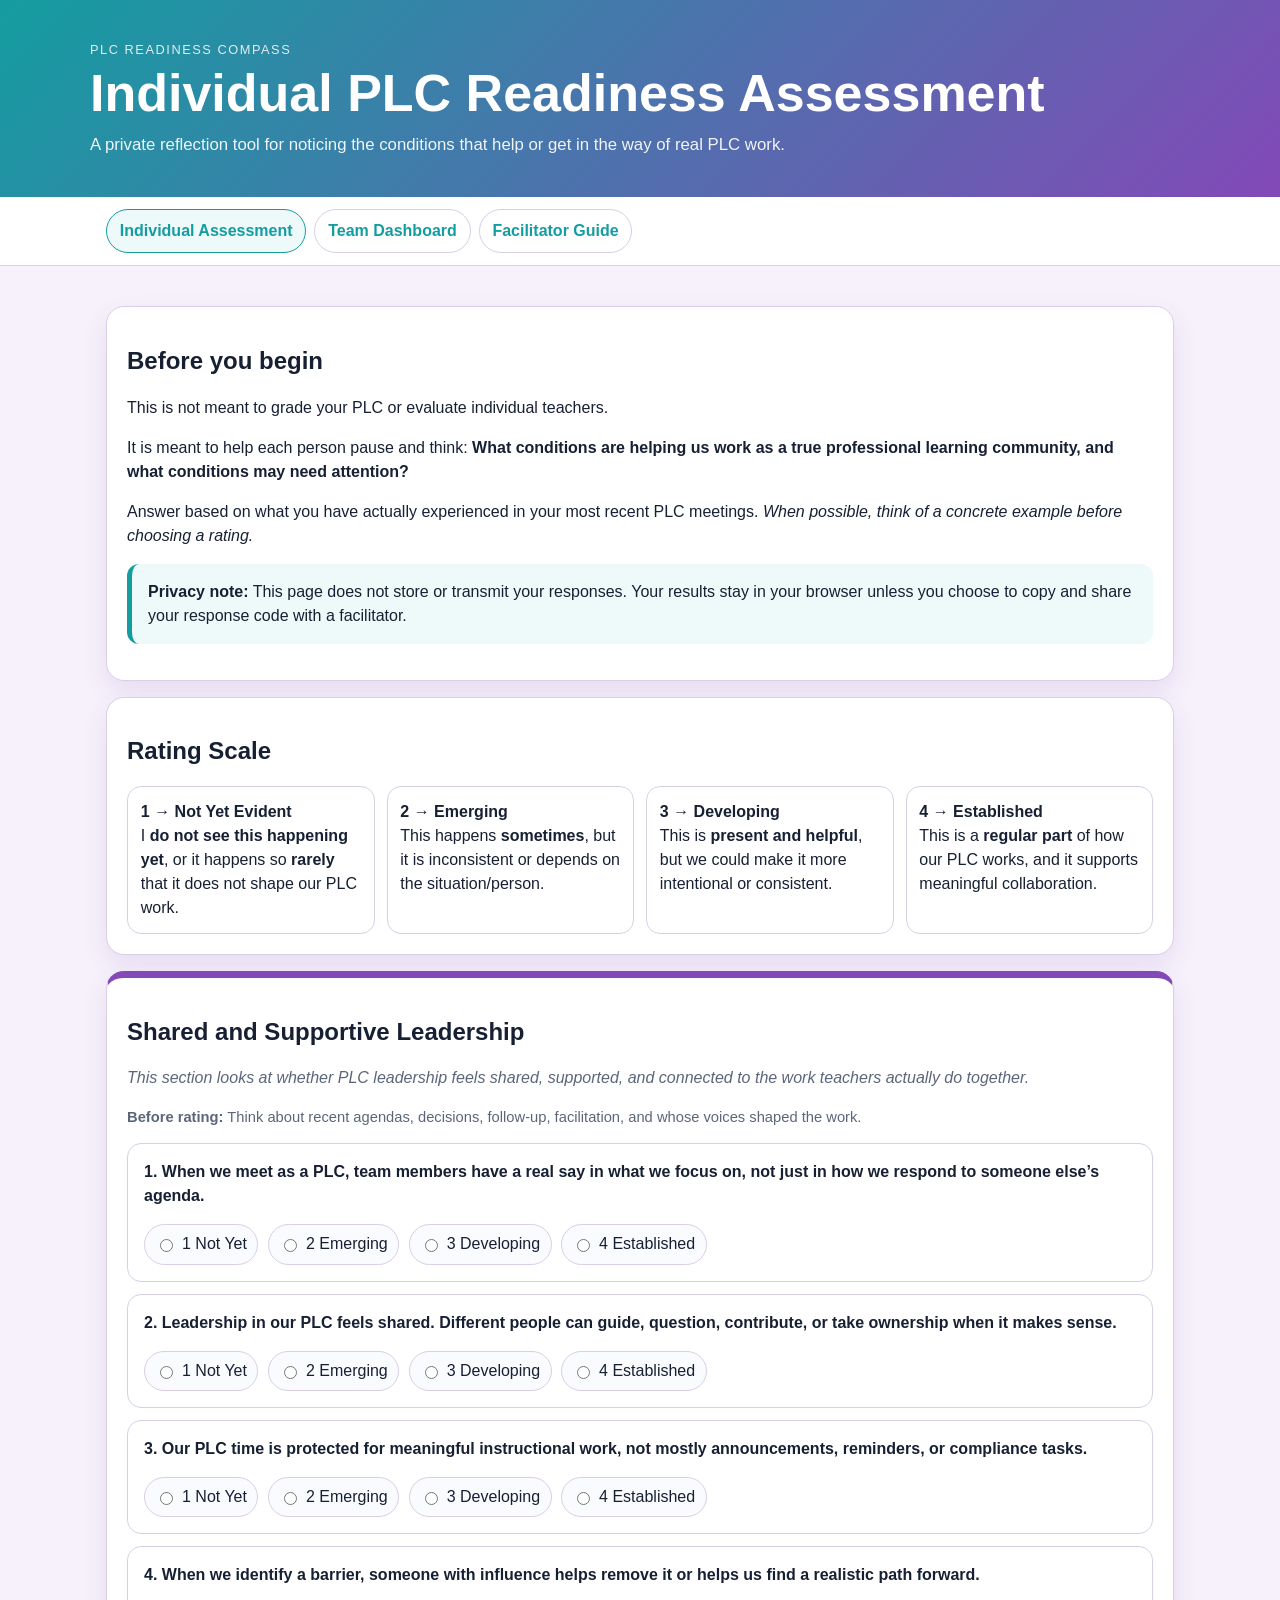
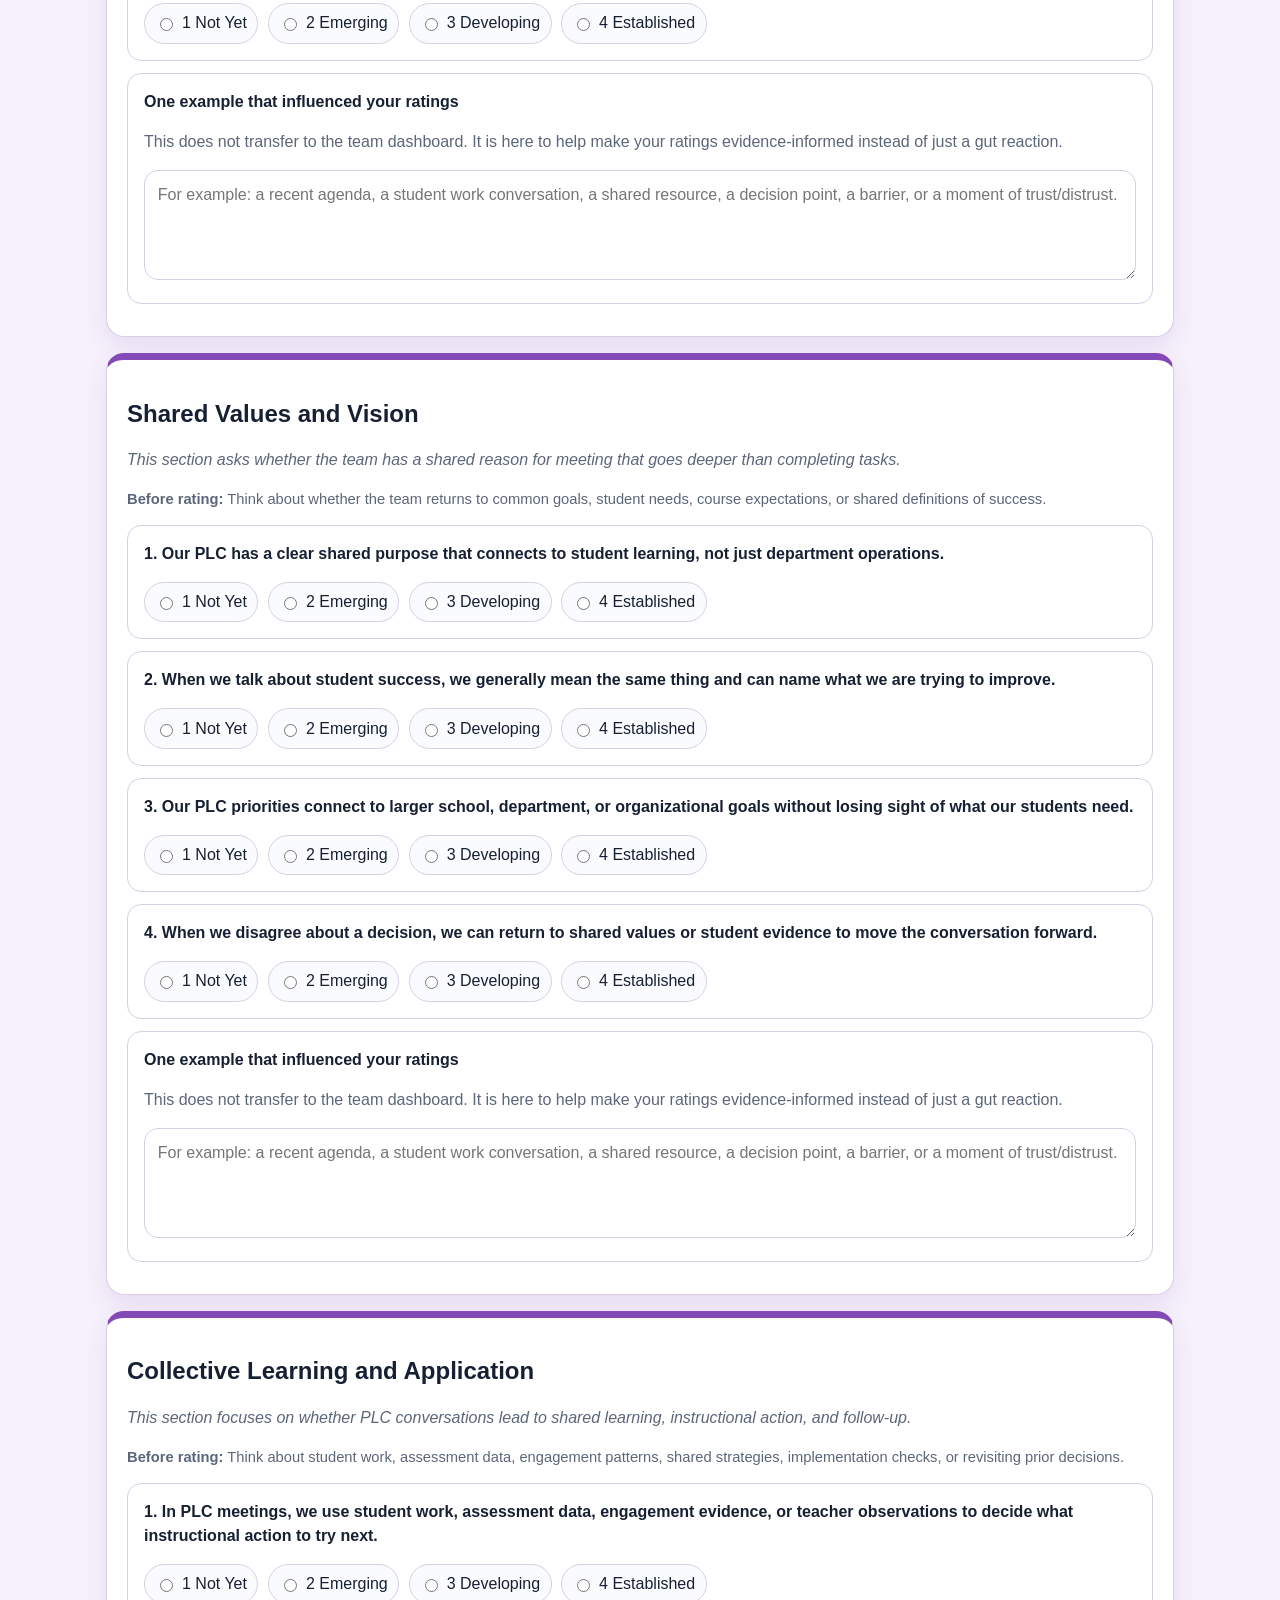
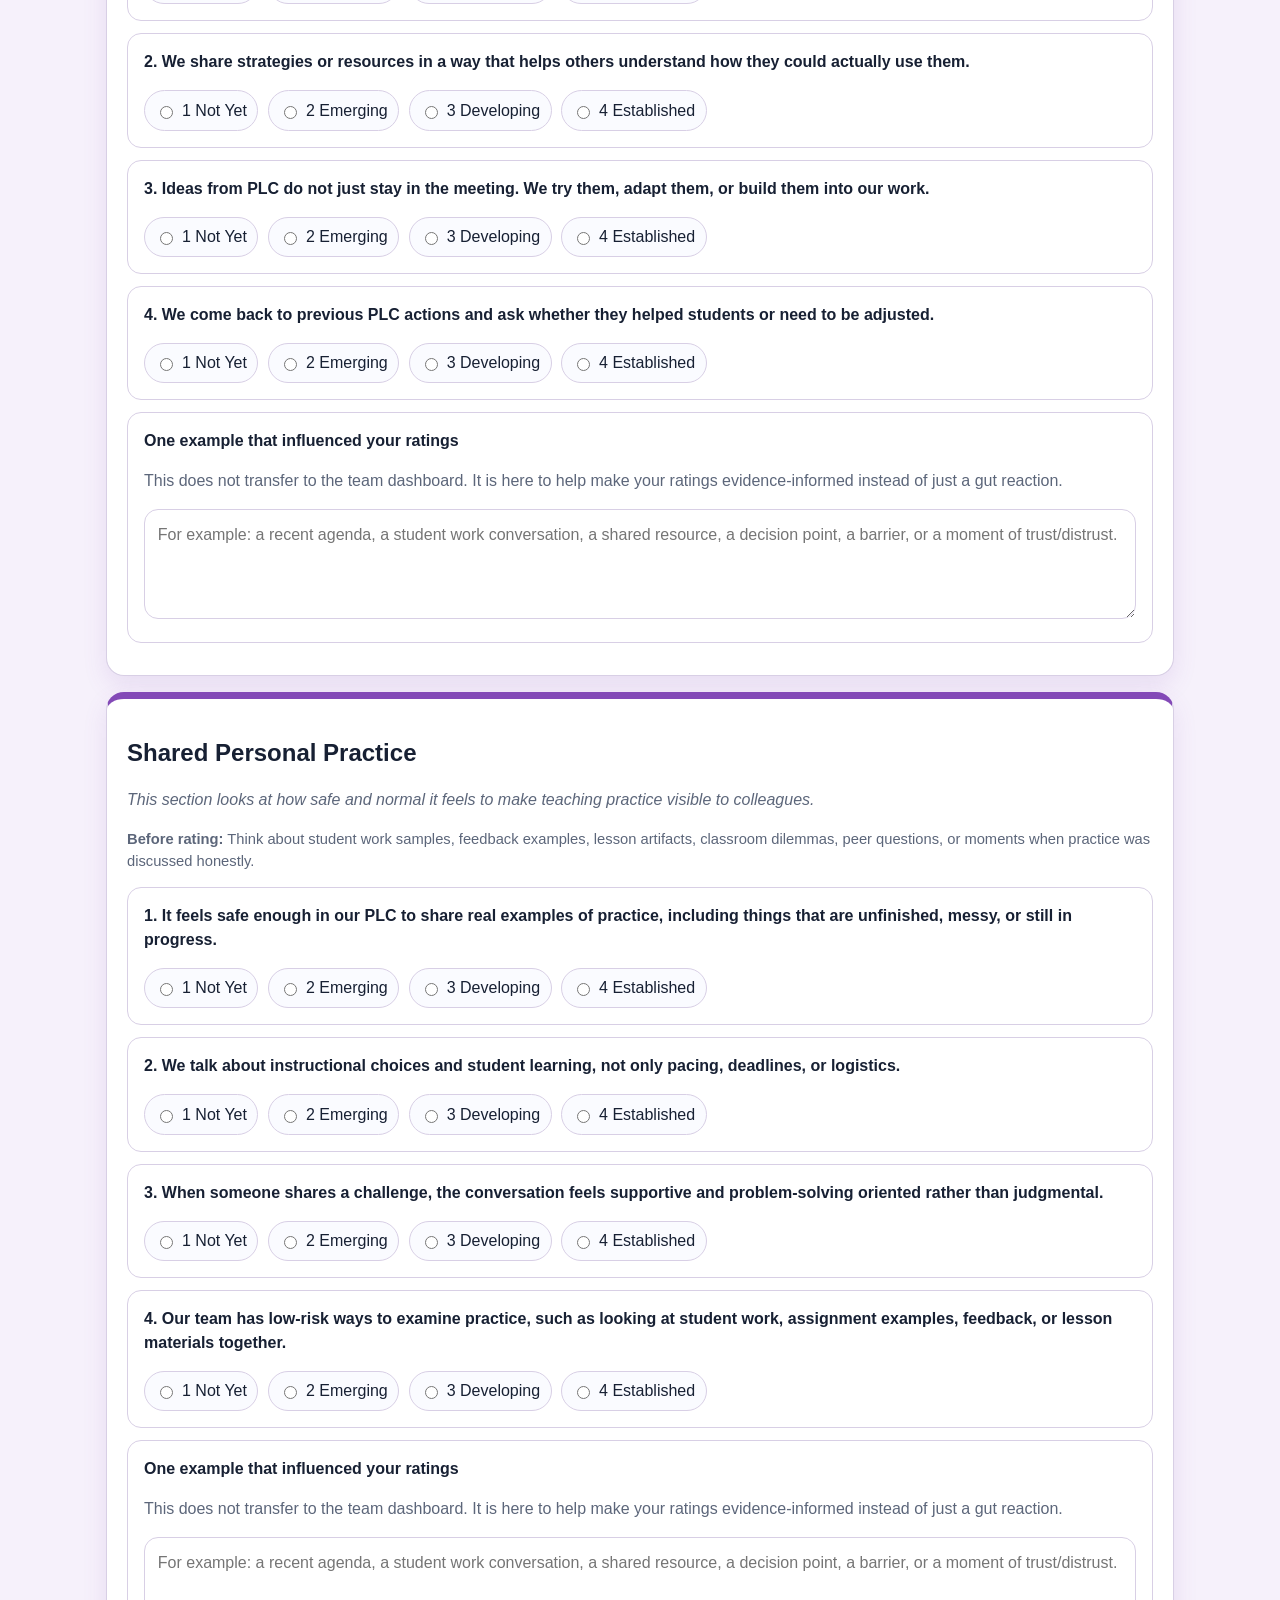
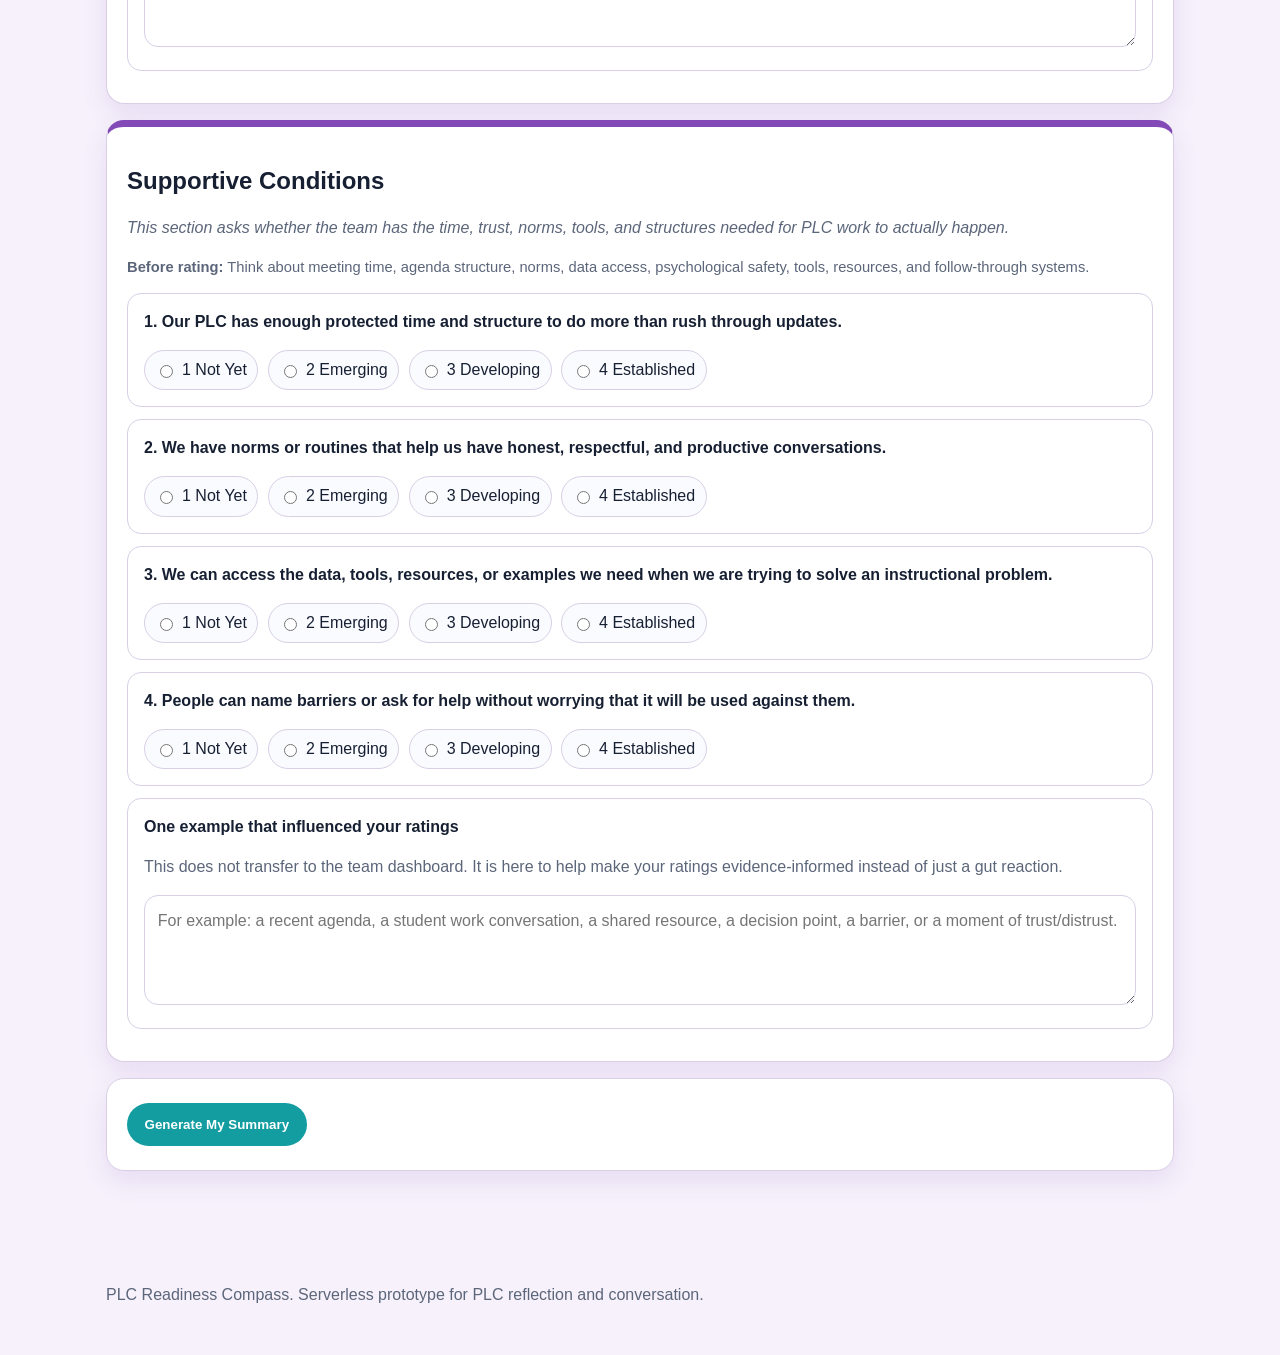
==== index.html @ 7be08b3c "Update index.html" ====
<!DOCTYPE html>
<html lang="en">
<head>
  <meta charset="UTF-8">
  <meta name="viewport" content="width=device-width, initial-scale=1.0">
  <title>PLC Readiness Compass | Individual Assessment</title>
  <link rel="stylesheet" href="style.css">
</head>
<body>
<header>
  <div class="header-inner">
    <div class="kicker">PLC Readiness Compass</div>
    <h1>Individual PLC Readiness Assessment</h1>
    <p>A private reflection tool for noticing the conditions that help or get in the way of real PLC work.</p>
  </div>
</header>

<nav>
  <div class="nav-inner">
    <a class="active" href="index.html">Individual Assessment</a>
    <a href="dashboard.html">Team Dashboard</a>
    <a href="facilitator-guide.html">Facilitator Guide</a>
  </div>
</nav>

<main>
  <div id="introCards">
    <section class="card">
      <h2>Before you begin</h2>
      <p>This is not meant to grade your PLC or evaluate individual teachers.</p>
      <p> It is meant to help each person pause and think: <strong>What conditions are helping us work as a true professional learning community, and what conditions may need attention?</strong></p>
      <p>Answer based on what you have actually experienced in your most recent PLC meetings. <i>When possible, think of a concrete example before choosing a rating.</i></p>
      <div class="notice">
        <strong>Privacy note:</strong> This page does not store or transmit your responses. Your results stay in your browser unless you choose to copy and share your response code with a facilitator.
      </div>
    </section>

    <section class="card">
      <h2>Rating Scale</h2>
      <div class="scale">
        <div><strong>1 → Not Yet Evident</strong><br>I <strong>do not see this happening yet</strong>, or it happens so <strong>rarely</strong> that it does not shape our PLC work.</div>
        <div><strong>2 → Emerging</strong><br>This happens <strong>sometimes</strong>, but it is inconsistent or depends on the situation/person.</div>
        <div><strong>3 → Developing</strong><br>This is <strong>present and helpful</strong>, but we could make it more intentional or consistent.</div>
        <div><strong>4 → Established</strong><br>This is a<strong> regular part</strong> of how our PLC works, and it supports meaningful collaboration.</div>
      </div>
    </section>
  </div>

  <form id="assessmentForm"></form>

  <section class="card no-print">
    <button type="button" id="generateIndividual">Generate My Summary</button>
  </section>

  <section id="individualResults" class="card" style="display:none;">
    <div class="print-only">
      <h1>Individual PLC Readiness Summary</h1>
      <p>This summary is for private reflection and voluntary sharing.</p>
    </div>

    <div id="individualOverall"></div>
    <h3>Domain Scores</h3>
    <div id="individualBars"></div>

    <div id="individualEvidenceNotes"></div>

    <h3>Your Response Code</h3>
    <p>Copy this code and share it with the facilitator only if you want your ratings included in the team dashboard. Your written evidence notes are not included in the code.</p>
    <div id="responseCode" class="code-box"></div>
    <button type="button" id="copyCode" class="no-print">Copy Code</button>
    <button type="button" id="exportIndividualPdf" class="secondary no-print">Export / Save Summary as PDF</button>
    <p class="export-note no-print">This opens your browser print window. Choose “Save as PDF” as the destination.</p>
  </section>
</main>

<footer>
  <p>PLC Readiness Compass. Serverless prototype for PLC reflection and conversation.</p>
</footer>

<script src="script.js"></script>
</body>
</html>
---- style.css ----
:root {
  --bg: #f6f1fb;
  --card: #ffffff;
  --text: #172033;
  --muted: #5c667a;
  --border: #d8cfe5;
  --accent: #149da1;
  --accent-2: #8349b7;
  --accent-soft: #eef9fa;
  --success: #149da1;
  --warning: #8349b7;
  --danger: #8a2f2f;
  --warm: #f6f1fb;
  --shadow: 0 10px 25px rgba(131, 73, 183, .12);
}

* { box-sizing: border-box; }

body {
  margin: 0;
  font-family: Arial, Helvetica, sans-serif;
  background: var(--bg);
  color: var(--text);
  line-height: 1.5;
}

header {
  background: linear-gradient(135deg, #149da1, #8349b7);
  color: white;
  padding: 2.5rem 1rem;
}

.header-inner, main, footer {
  max-width: 1100px;
  margin: 0 auto;
}

.kicker {
  text-transform: uppercase;
  letter-spacing: .12em;
  font-size: .8rem;
  opacity: .85;
  margin-bottom: .4rem;
}

h1 {
  margin: 0 0 .5rem 0;
  font-size: clamp(2rem, 5vw, 3.25rem);
  line-height: 1.05;
}

h2, h3 { line-height: 1.2; }

header p {
  max-width: 800px;
  margin: .75rem 0 0 0;
  font-size: 1.05rem;
  opacity: .92;
}

nav {
  background: white;
  border-bottom: 1px solid var(--border);
  position: sticky;
  top: 0;
  z-index: 5;
}

.nav-inner {
  max-width: 1100px;
  margin: 0 auto;
  display: flex;
  flex-wrap: wrap;
  gap: .5rem;
  padding: .75rem 1rem;
}

nav a {
  text-decoration: none;
  color: var(--accent);
  font-weight: 700;
  border: 1px solid var(--border);
  padding: .55rem .8rem;
  border-radius: 999px;
  background: #fff;
}

nav a:hover, nav a.active {
  background: var(--accent-soft);
  border-color: var(--accent);
}

main {
  padding: 1.5rem 1rem 3rem;
}

.card {
  background: var(--card);
  border: 1px solid var(--border);
  border-radius: 18px;
  padding: 1.25rem;
  margin: 1rem 0;
  box-shadow: var(--shadow);
}

.grid {
  display: grid;
  grid-template-columns: repeat(12, 1fr);
  gap: 1rem;
}

.col-6 { grid-column: span 6; }
.col-4 { grid-column: span 4; }
.col-8 { grid-column: span 8; }
.col-12 { grid-column: span 12; }

@media (max-width: 800px) {
  .col-6, .col-4, .col-8 { grid-column: span 12; }
  nav { position: static; }
}

.notice {
  border-left: 5px solid var(--accent);
  background: var(--accent-soft);
  padding: 1rem;
  border-radius: 12px;
  margin: 1rem 0;
}

.warm-notice {
  border-left: 5px solid var(--accent-2);
  background: var(--warm);
  padding: 1rem;
  border-radius: 12px;
  margin: 1rem 0;
}

.scale {
  display: grid;
  grid-template-columns: repeat(4, 1fr);
  gap: .75rem;
}

.scale div {
  border: 1px solid var(--border);
  border-radius: 14px;
  padding: .8rem;
  background: #fff;
}

.domain {
  border-top: 7px solid var(--accent-2);
}

.domain-intro {
  color: var(--muted);
  font-style: italic;
}

.item {
  border: 1px solid var(--border);
  border-radius: 14px;
  padding: 1rem;
  margin: .75rem 0;
  background: #fff;
}

.item p {
  margin-top: 0;
  font-weight: 700;
}

.item .plain {
  font-weight: 400;
  color: var(--muted);
}

.radio-row {
  display: flex;
  flex-wrap: wrap;
  gap: .6rem;
}

.radio-row label {
  display: inline-flex;
  gap: .35rem;
  align-items: center;
  border: 1px solid var(--border);
  padding: .45rem .65rem;
  border-radius: 999px;
  background: #fafbff;
  cursor: pointer;
}

.radio-row input {
  accent-color: var(--accent);
}

textarea, input[type="text"] {
  width: 100%;
  border: 1px solid var(--border);
  border-radius: 14px;
  padding: .8rem;
  font: inherit;
  background: #fff;
}

textarea {
  min-height: 110px;
  resize: vertical;
}

button {
  border: none;
  background: var(--accent);
  color: white;
  font-weight: 700;
  padding: .85rem 1.1rem;
  border-radius: 999px;
  cursor: pointer;
  margin: .25rem .25rem .25rem 0;
}

button.secondary {
  background: #fff;
  color: var(--accent);
  border: 1px solid var(--accent);
}

button:hover { filter: brightness(.95); }

.result-card {
  background: #fff;
  border: 1px solid var(--border);
  border-radius: 16px;
  padding: 1rem;
  margin: .75rem 0;
}

.score-row {
  display: grid;
  grid-template-columns: 240px 1fr 110px;
  gap: .75rem;
  align-items: center;
  margin: .7rem 0;
}

@media (max-width: 700px) {
  .score-row { grid-template-columns: 1fr; }
}

.bar {
  height: 18px;
  border-radius: 999px;
  background: #edf0f7;
  overflow: hidden;
}

.bar span {
  display: block;
  height: 100%;
  background: var(--accent);
  width: 0%;
}


.svg-bar-wrap {
  width: 100%;
}

.score-svg {
  width: 100%;
  height: 24px;
  display: block;
}

@media print {
  .score-svg {
    width: 100%;
    height: 24px;
  }
}

.badge {
  display: inline-block;
  padding: .35rem .6rem;
  border-radius: 999px;
  font-weight: 700;
  font-size: .85rem;
  border: 1px solid var(--border);
  background: #fff;
}

.badge.low { color: var(--danger); background: #fff2f2; border-color: #f0c4c4; }
.badge.mid { color: var(--warning); background: #fff8e8; border-color: #ead197; }
.badge.good { color: var(--success); background: #effaf4; border-color: #badbc8; }
.badge.neutral { color: var(--accent); background: var(--accent-soft); border-color: #cdd3ff; }

table {
  width: 100%;
  border-collapse: collapse;
  margin: 1rem 0;
  background: #fff;
}

th, td {
  border: 1px solid var(--border);
  padding: .75rem;
  text-align: left;
  vertical-align: top;
}

th { background: #f0f2f9; }

.code-box {
  font-family: Consolas, Monaco, monospace;
  background: #10172a;
  color: #e9f0ff;
  padding: 1rem;
  border-radius: 14px;
  overflow-wrap: anywhere;
  white-space: pre-wrap;
}

.small {
  color: var(--muted);
  font-size: .92rem;
}

footer {
  padding: 2rem 1rem;
  color: var(--muted);
}

.print-only { display: none; }

.export-note {
  font-size: .92rem;
  color: var(--muted);
  margin-top: .5rem;
}

@page {
  size: letter;
  margin: .6in;
}

@media print {
  nav, header .kicker, button, .no-print, footer, #assessmentForm, #introCards { display: none !important; }
  body { background: white; color: black; }
  header {
    background: white;
    color: black;
    padding: 0 0 .5rem 0;
  }
  header p { color: black; }
  main { padding: 0; max-width: 100%; }
  .card, .result-card {
    box-shadow: none;
    border: 1px solid #999;
    break-inside: avoid;
    page-break-inside: avoid;
  }
  .print-only { display: block; }
  a { color: black; text-decoration: none; }
  .bar { border: 1px solid #999; }
}
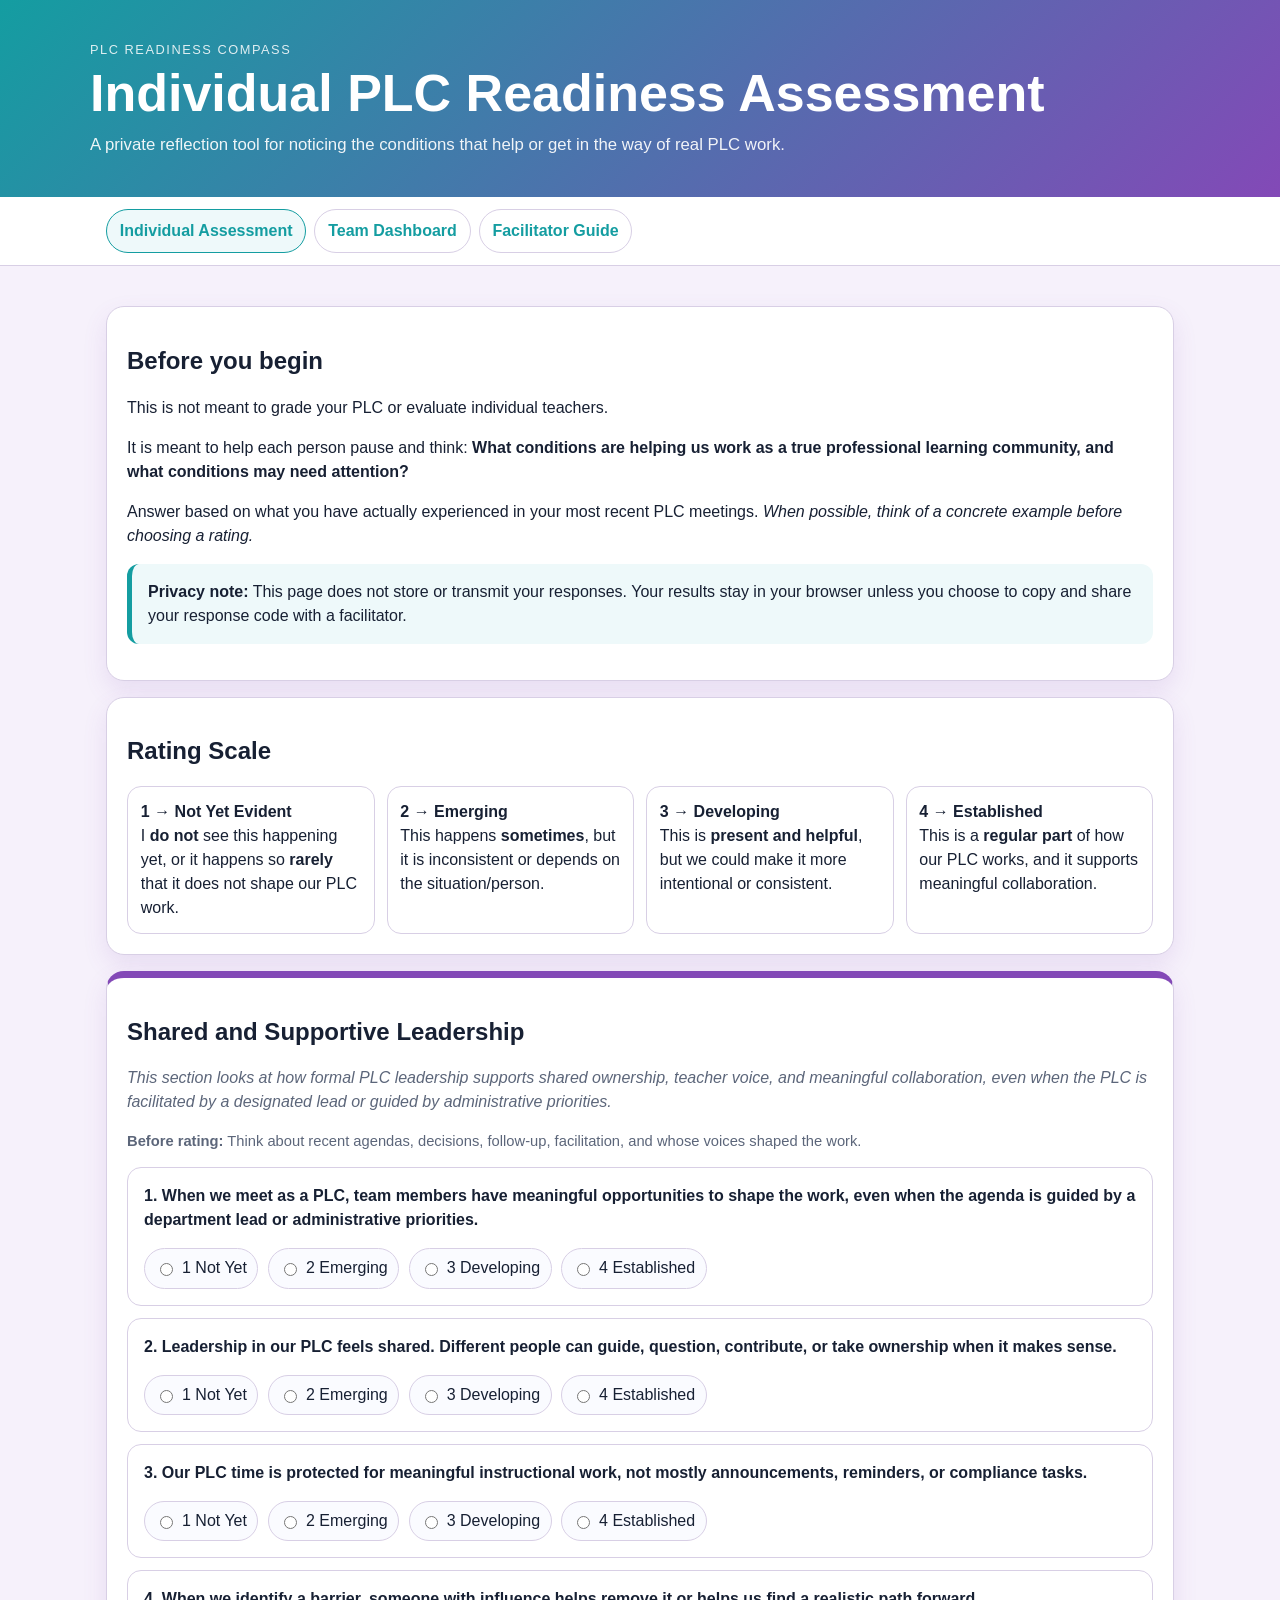
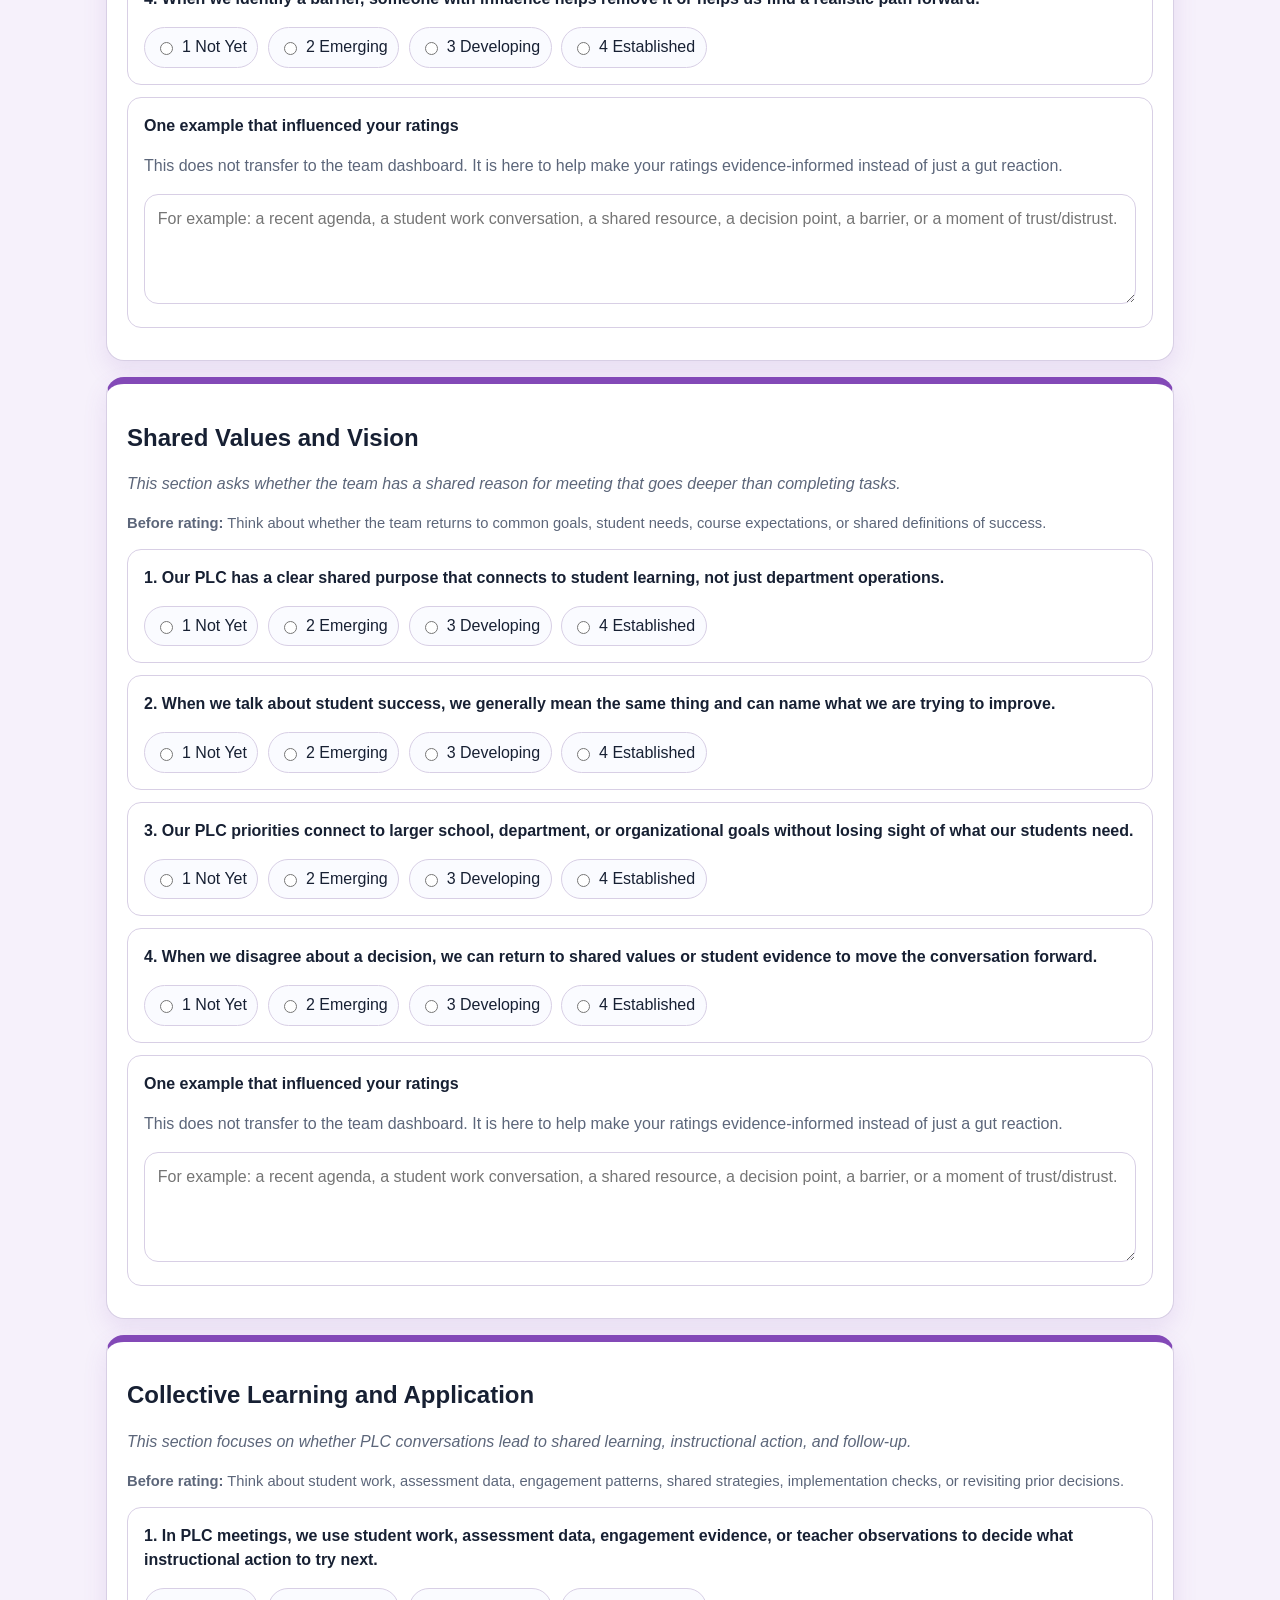
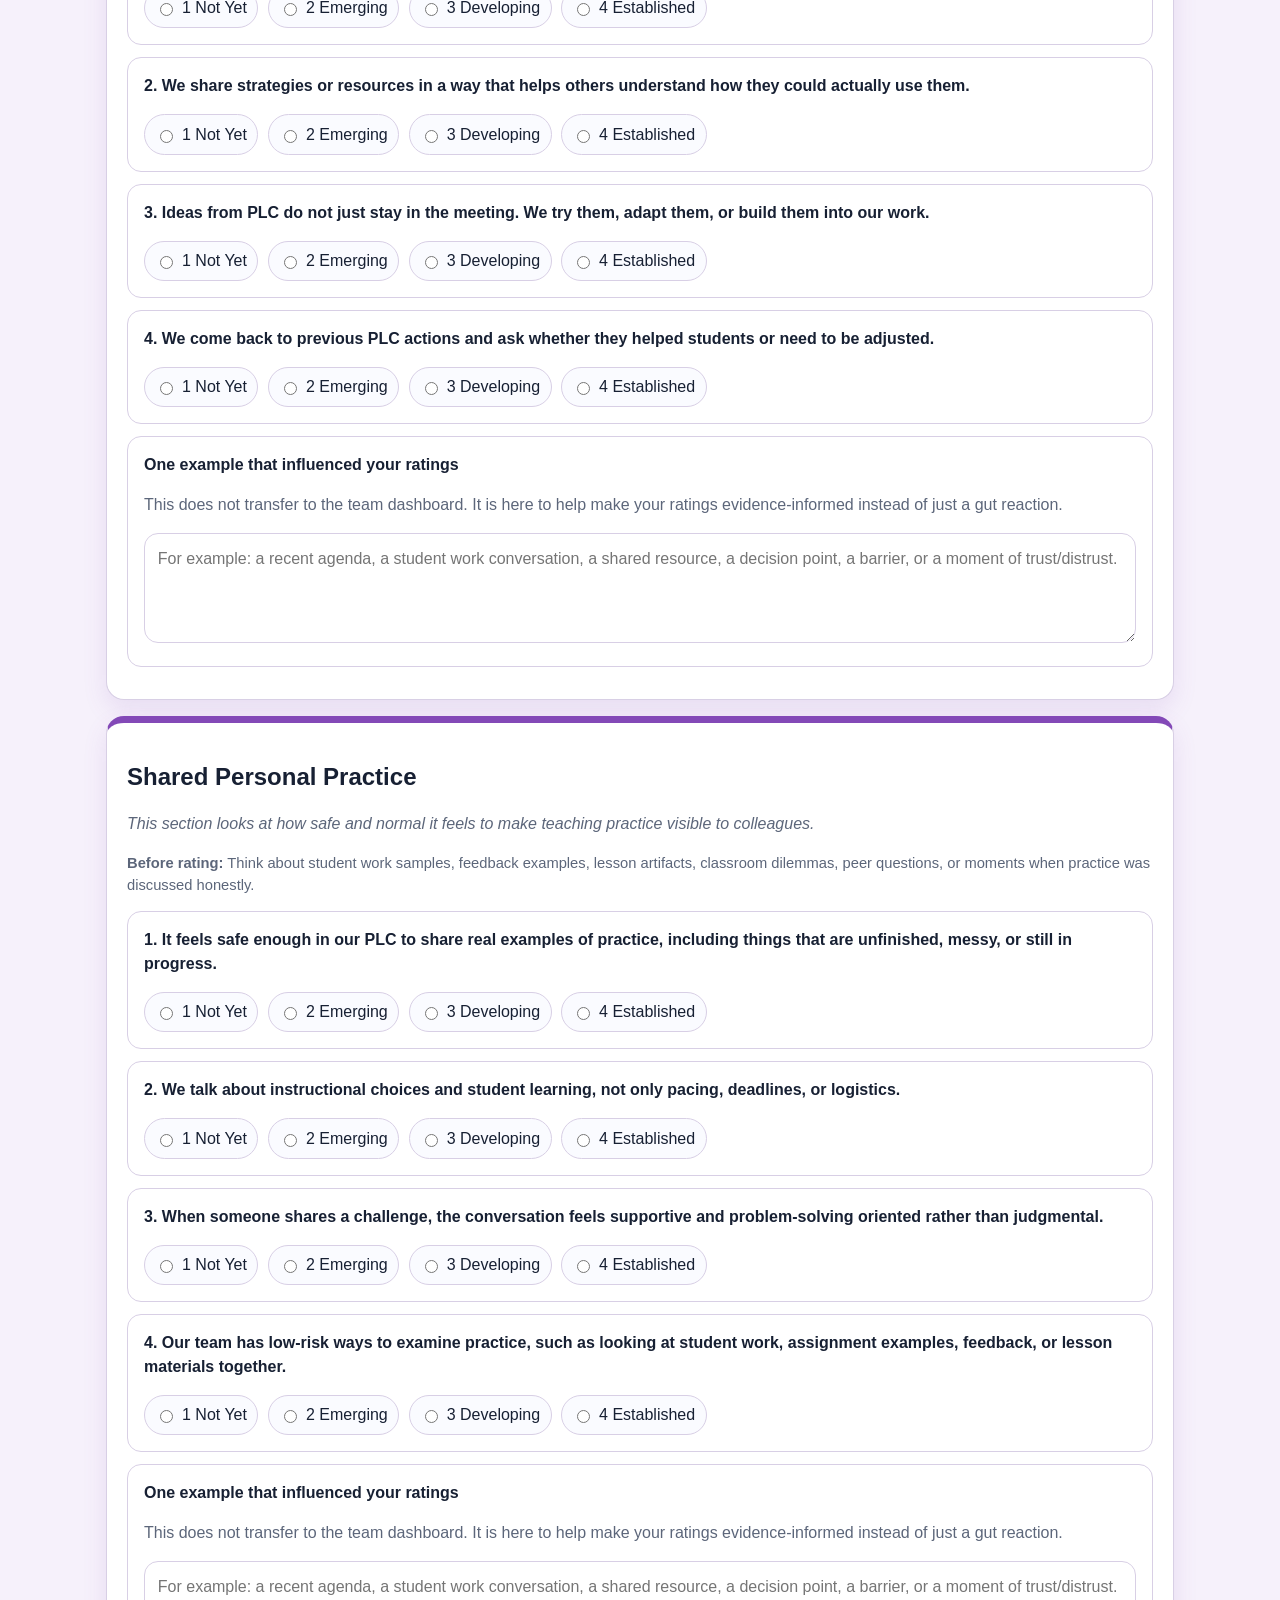
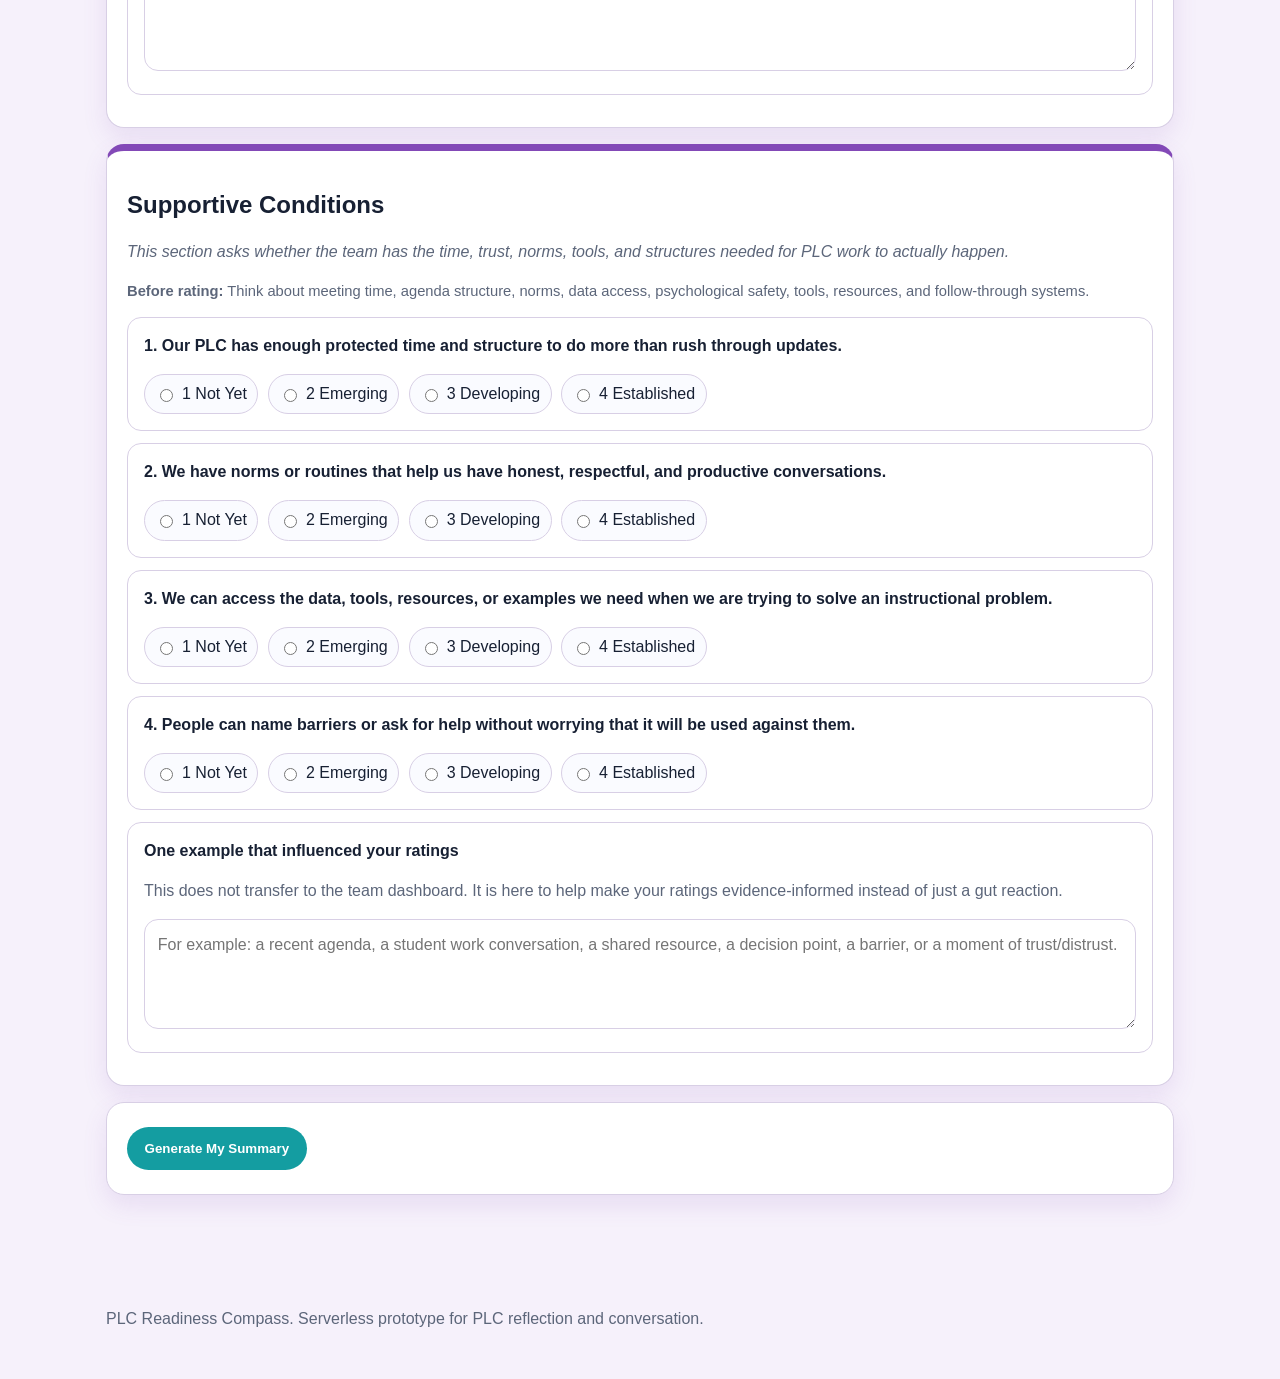
==== commit a39ec364: "Update index.html" ====
--- a/index.html
+++ b/index.html
@@ -38,7 +38,7 @@
     <section class="card">
       <h2>Rating Scale</h2>
       <div class="scale">
-        <div><strong>1 → Not Yet Evident</strong><br>I <strong>do not see this happening yet</strong>, or it happens so <strong>rarely</strong> that it does not shape our PLC work.</div>
+        <div><strong>1 → Not Yet Evident</strong><br>I <strong>do not</strong> see this happening yet, or it happens so <strong>rarely</strong> that it does not shape our PLC work.</div>
         <div><strong>2 → Emerging</strong><br>This happens <strong>sometimes</strong>, but it is inconsistent or depends on the situation/person.</div>
         <div><strong>3 → Developing</strong><br>This is <strong>present and helpful</strong>, but we could make it more intentional or consistent.</div>
         <div><strong>4 → Established</strong><br>This is a<strong> regular part</strong> of how our PLC works, and it supports meaningful collaboration.</div>
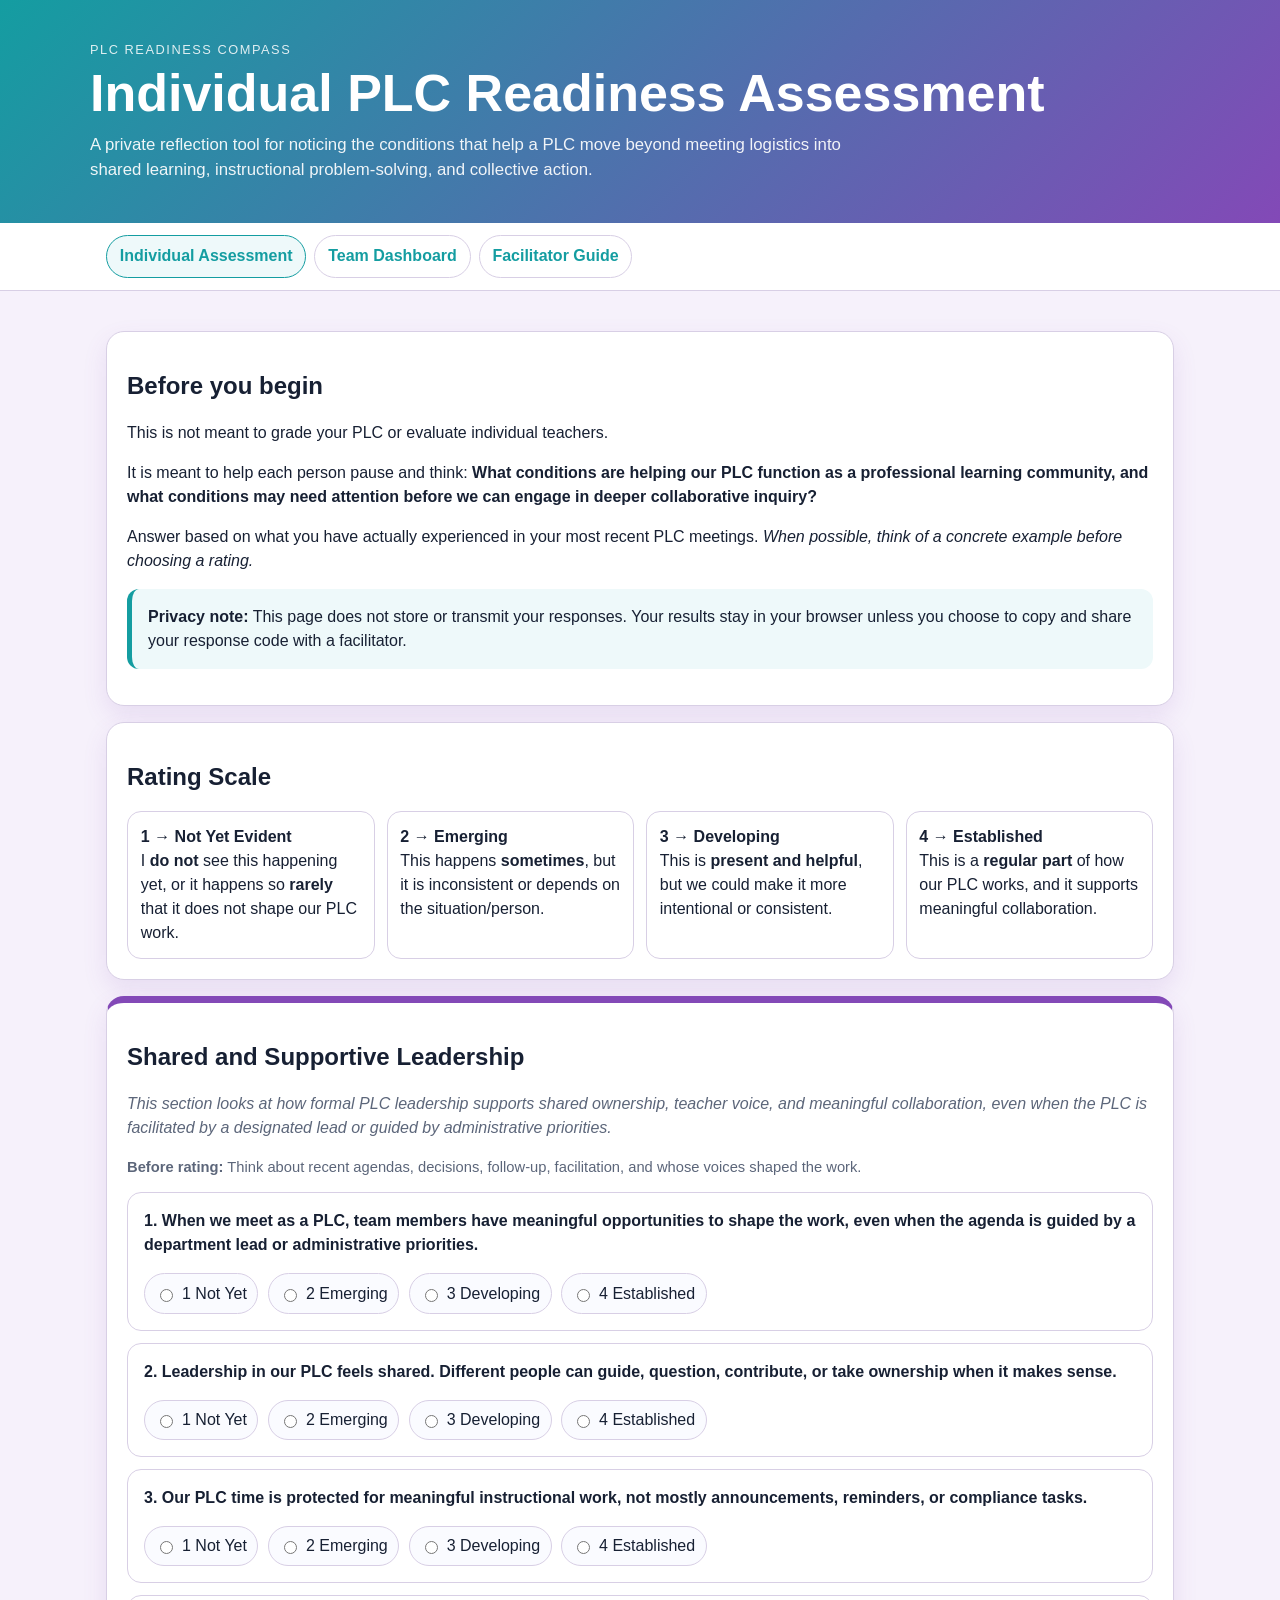
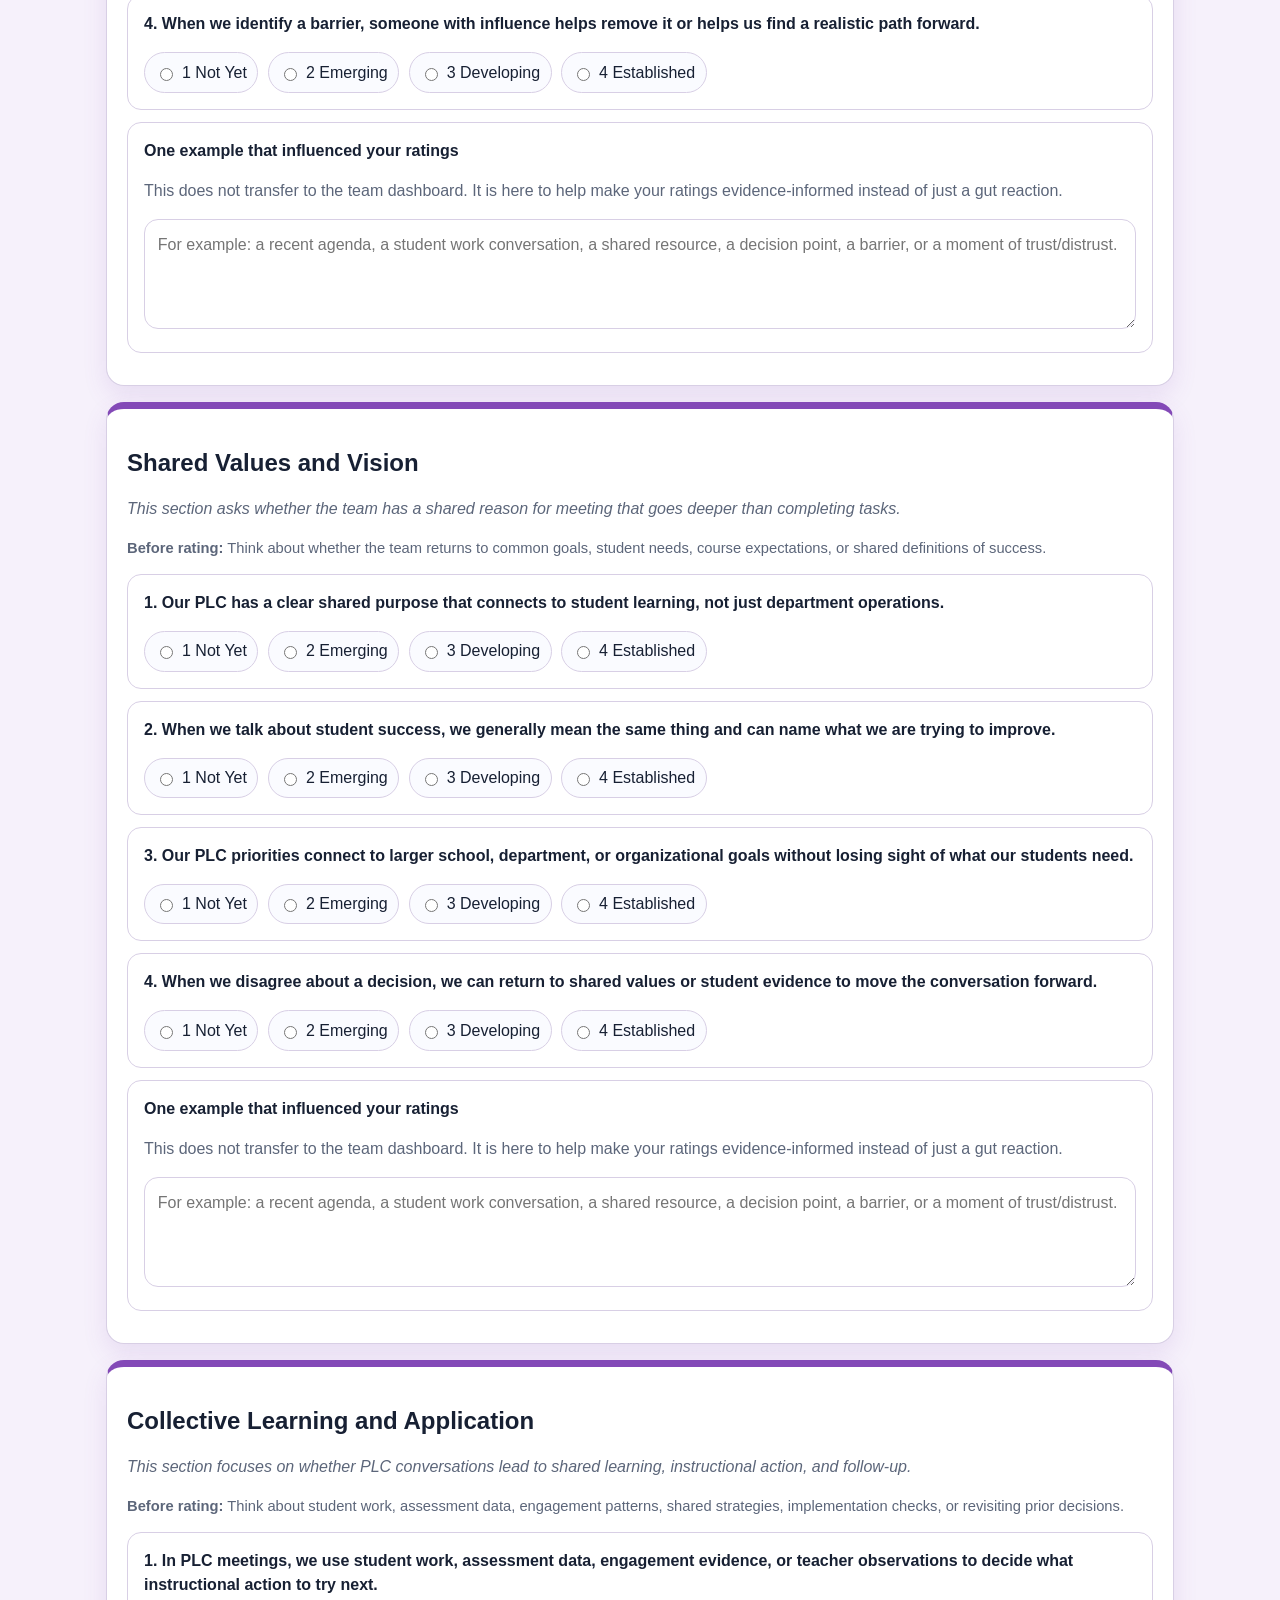
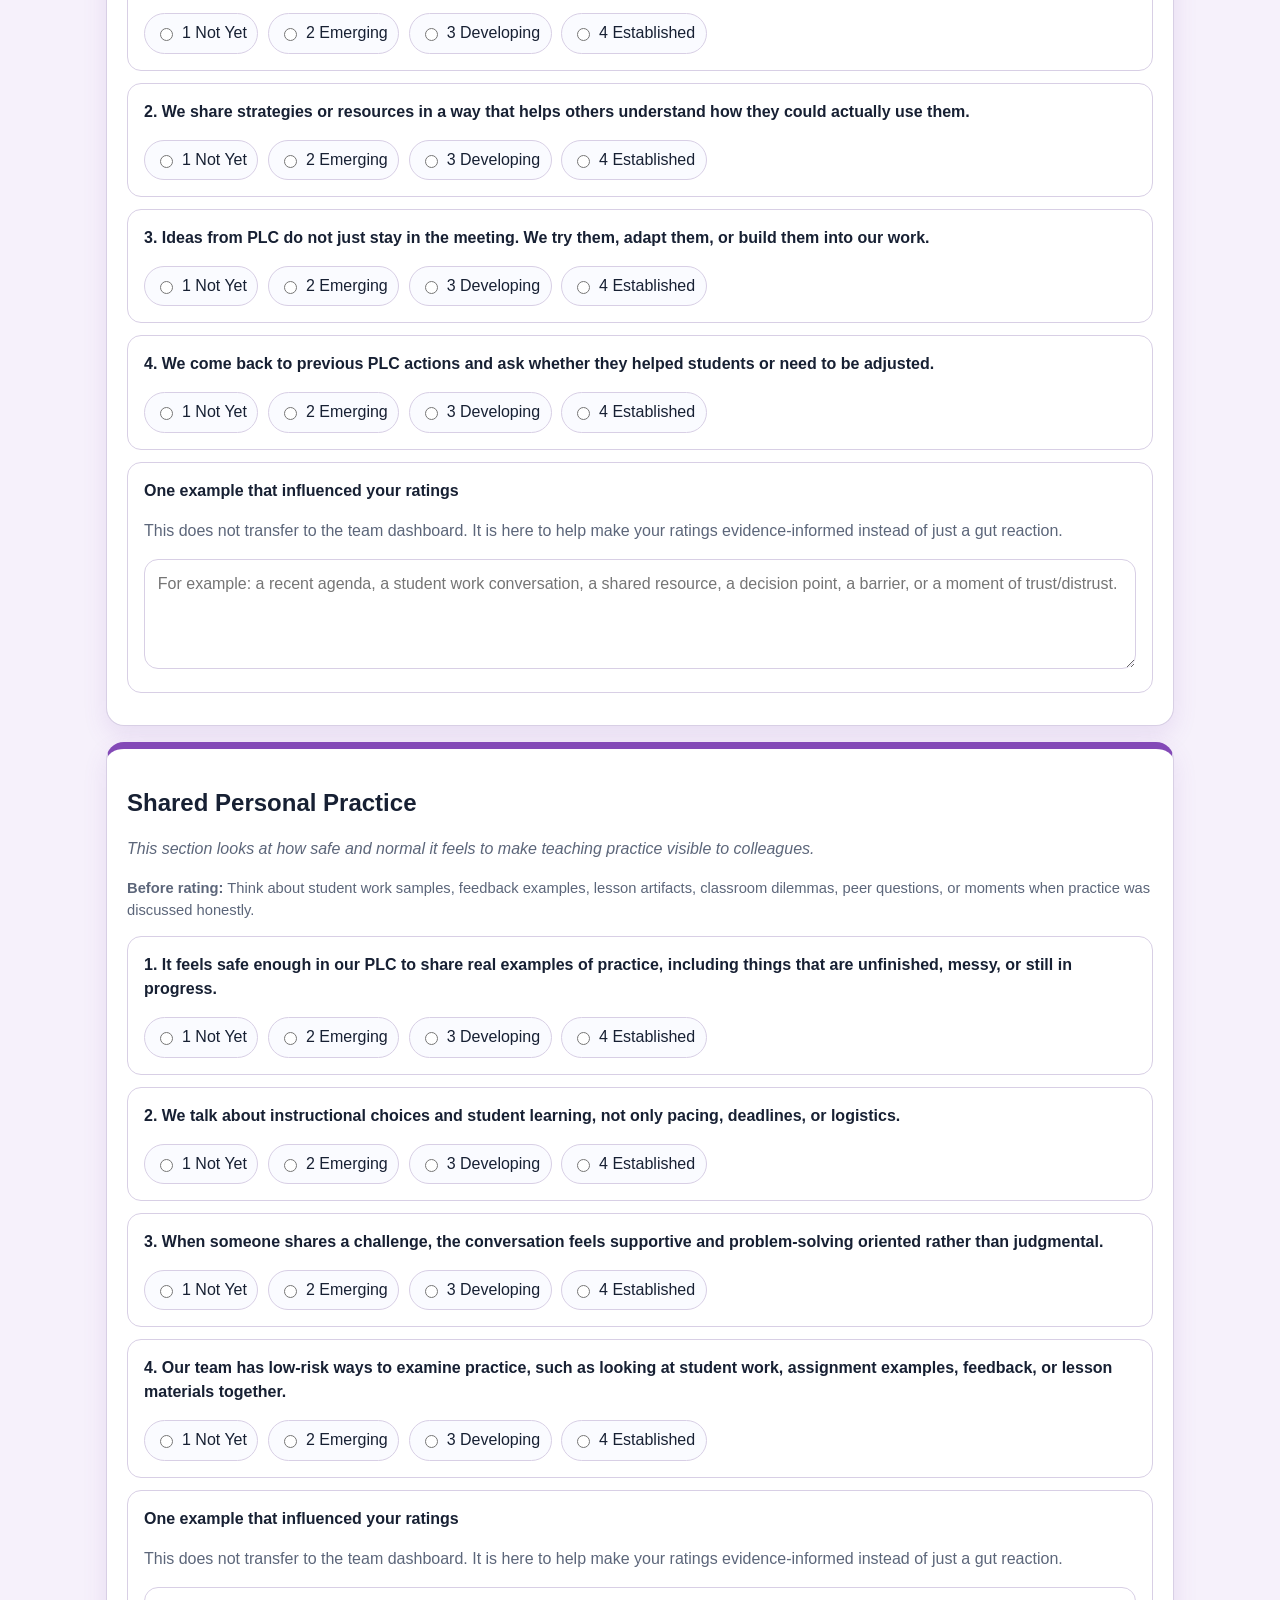
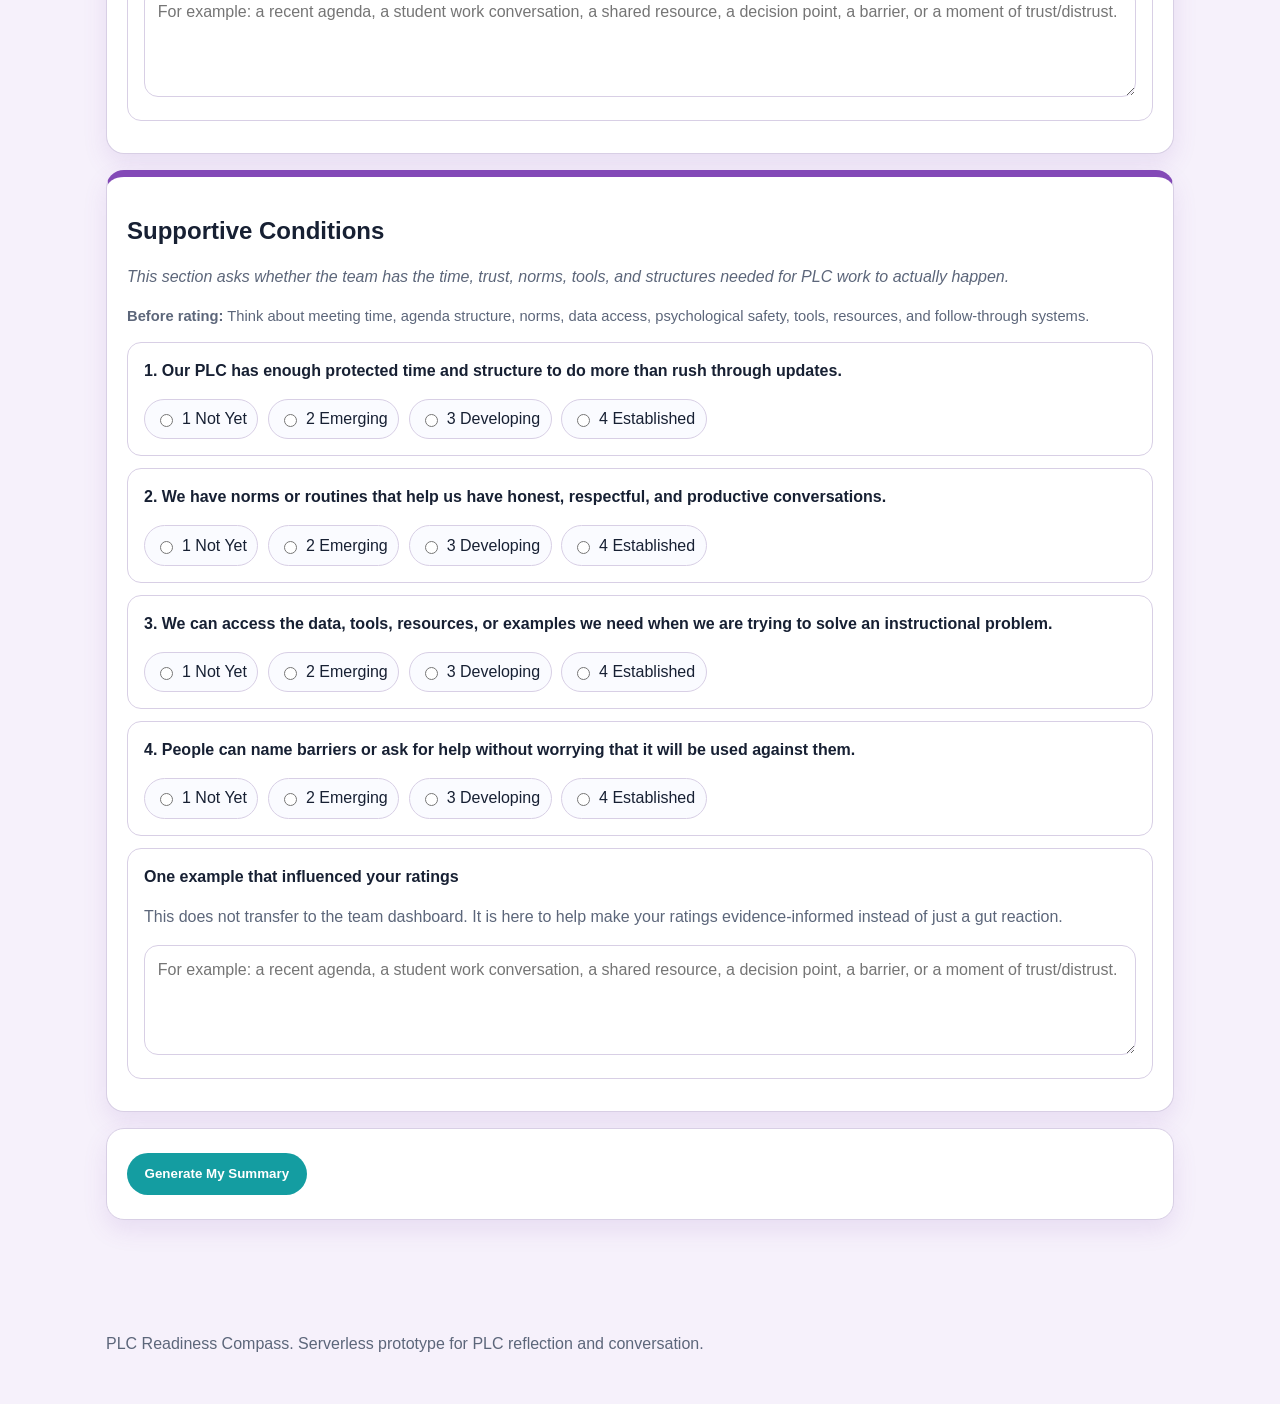
==== commit c00aa961: "Update index.html" ====
--- a/index.html
+++ b/index.html
@@ -11,7 +11,7 @@
   <div class="header-inner">
     <div class="kicker">PLC Readiness Compass</div>
     <h1>Individual PLC Readiness Assessment</h1>
-    <p>A private reflection tool for noticing the conditions that help or get in the way of real PLC work.</p>
+    <p>A private reflection tool for noticing the conditions that help a PLC move beyond meeting logistics into shared learning, instructional problem-solving, and collective action.</p>
   </div>
 </header>
 
@@ -28,7 +28,7 @@
     <section class="card">
       <h2>Before you begin</h2>
       <p>This is not meant to grade your PLC or evaluate individual teachers.</p>
-      <p> It is meant to help each person pause and think: <strong>What conditions are helping us work as a true professional learning community, and what conditions may need attention?</strong></p>
+      <p> It is meant to help each person pause and think: <strong>What conditions are helping our PLC function as a professional learning community, and what conditions may need attention before we can engage in deeper collaborative inquiry?</strong></p>
       <p>Answer based on what you have actually experienced in your most recent PLC meetings. <i>When possible, think of a concrete example before choosing a rating.</i></p>
       <div class="notice">
         <strong>Privacy note:</strong> This page does not store or transmit your responses. Your results stay in your browser unless you choose to copy and share your response code with a facilitator.
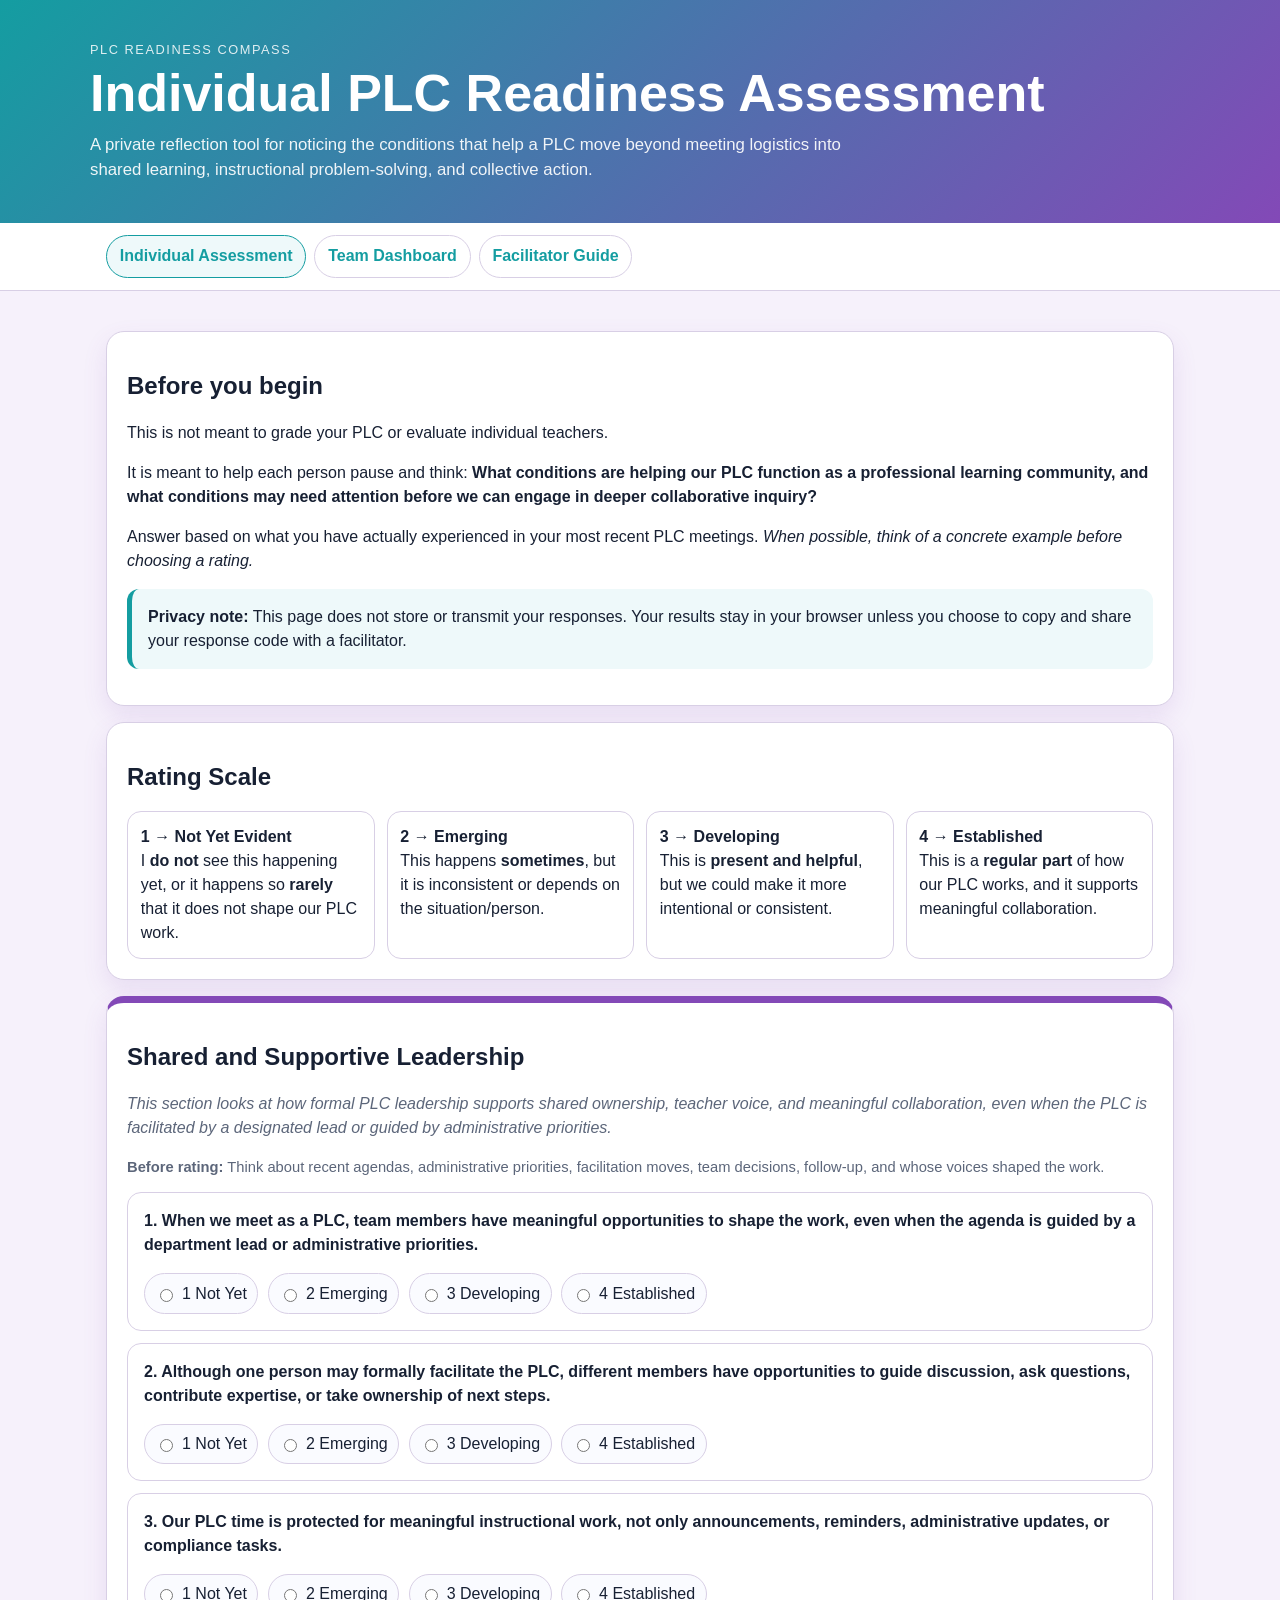
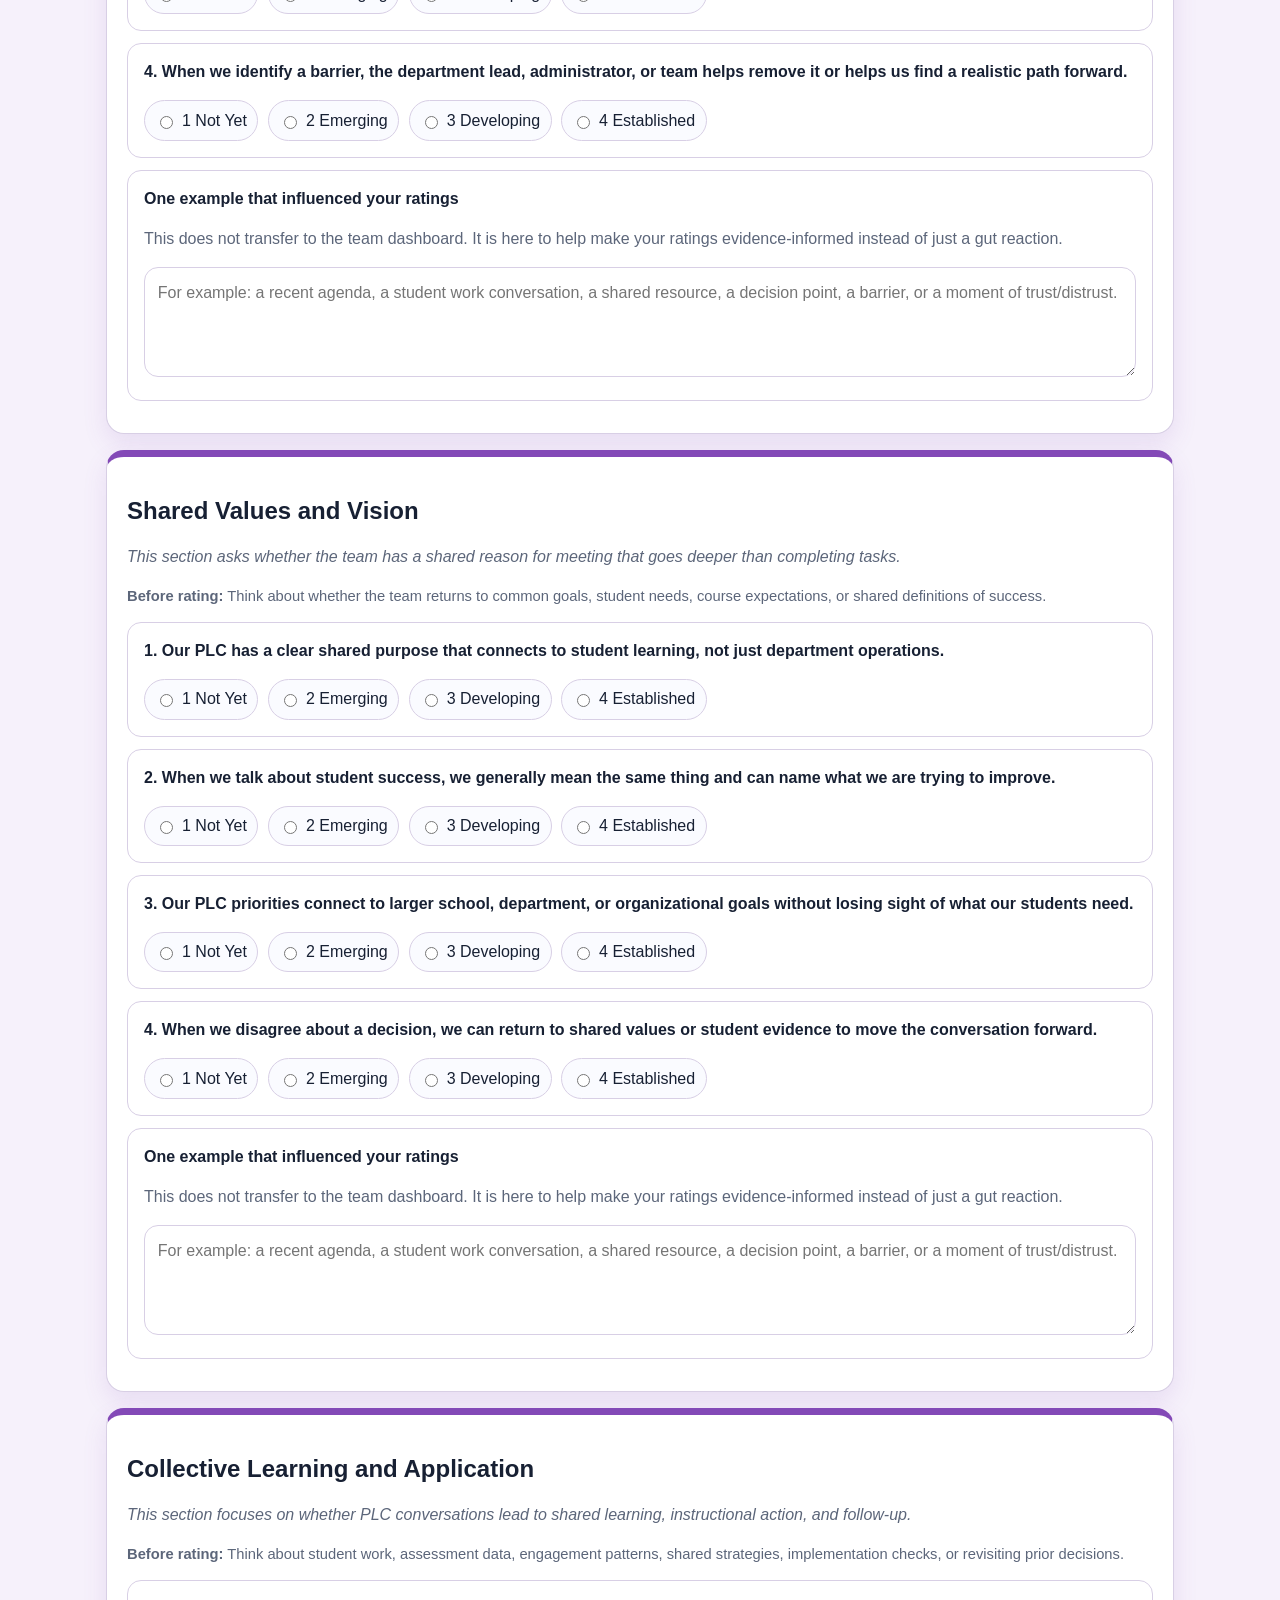
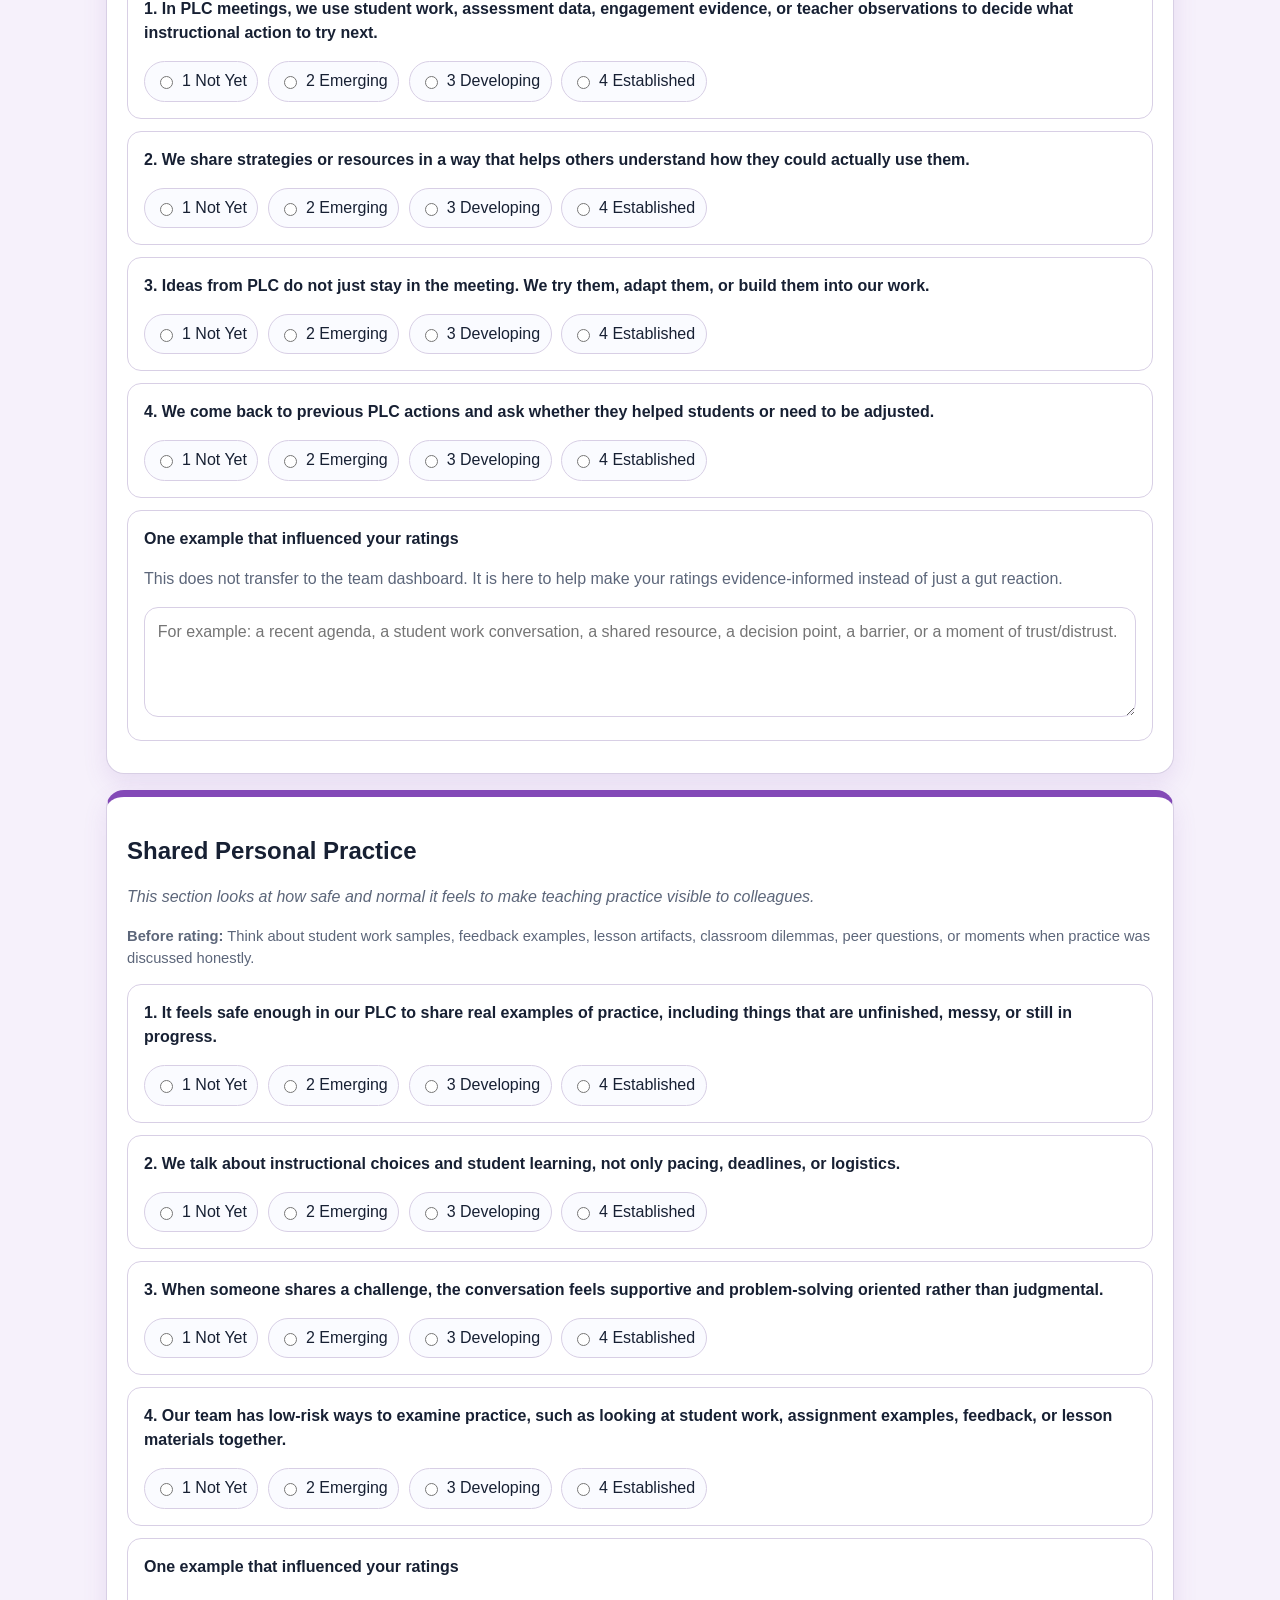
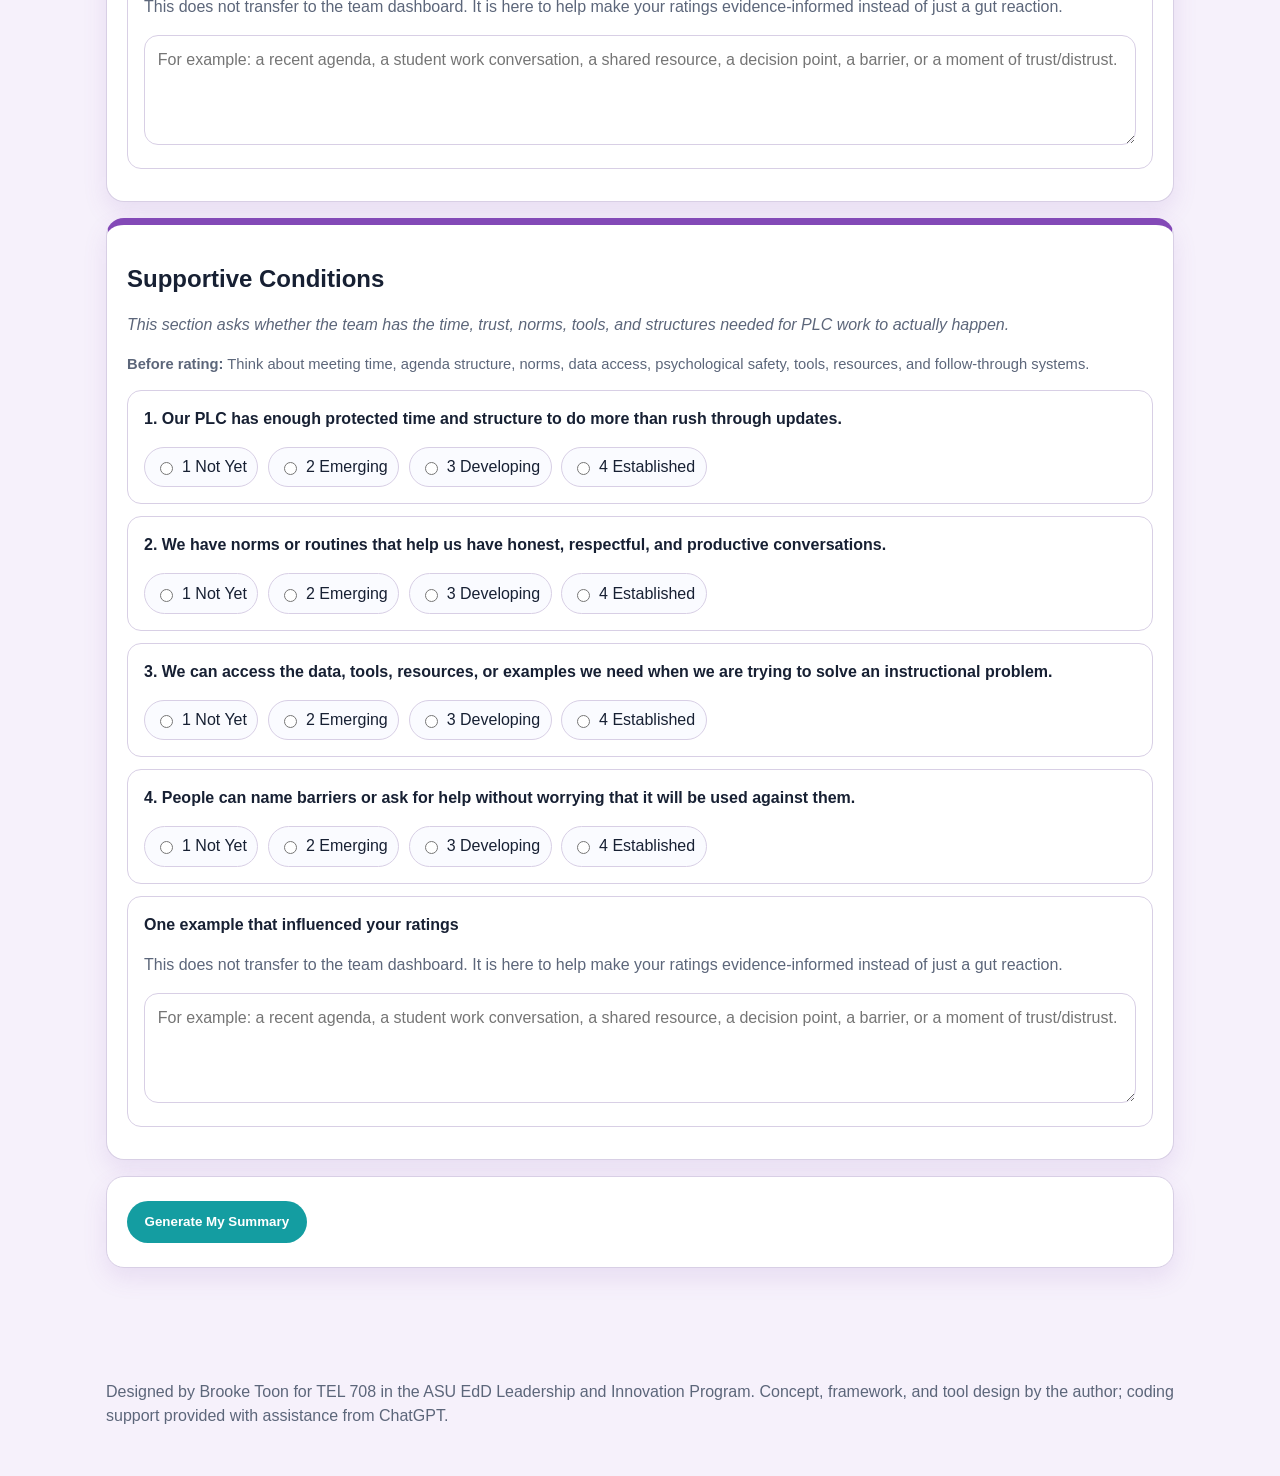
==== commit 1ff15386: "Update index.html" ====
--- a/index.html
+++ b/index.html
@@ -65,7 +65,7 @@
     <div id="individualEvidenceNotes"></div>
 
     <h3>Your Response Code</h3>
-    <p>Copy this code and share it with the facilitator only if you want your ratings included in the team dashboard. Your written evidence notes are not included in the code.</p>
+    <p>Copy this code and share it with the facilitator only if you want your ratings included in the team dashboard. Your written evidence notes appear only in your individual summary/PDF. They are not included in the team dashboard code.</p>
     <div id="responseCode" class="code-box"></div>
     <button type="button" id="copyCode" class="no-print">Copy Code</button>
     <button type="button" id="exportIndividualPdf" class="secondary no-print">Export / Save Summary as PDF</button>
@@ -74,7 +74,7 @@
 </main>
 
 <footer>
-  <p>PLC Readiness Compass. Serverless prototype for PLC reflection and conversation.</p>
+  <p>Designed by Brooke Toon for TEL 708 in the ASU EdD Leadership and Innovation Program. Concept, framework, and tool design by the author; coding support provided with assistance from ChatGPT.</p>
 </footer>
 
 <script src="script.js"></script>
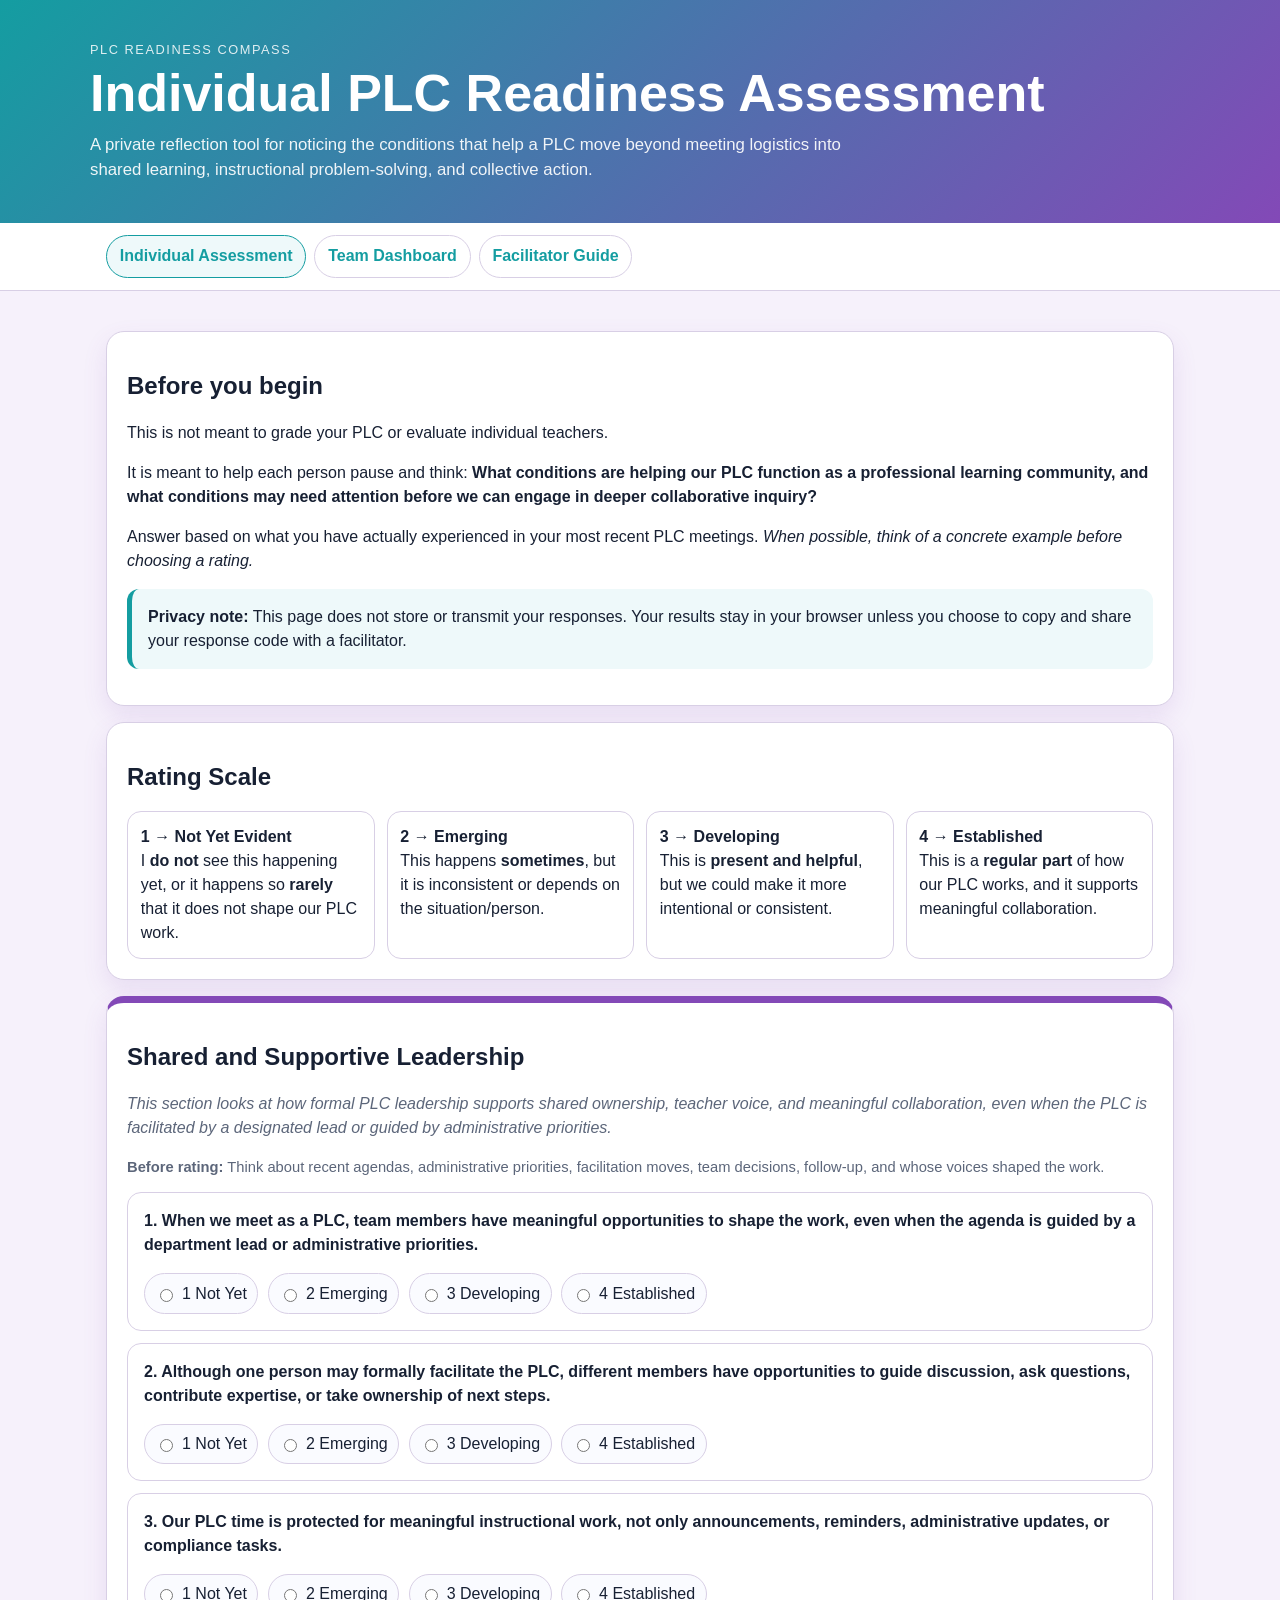
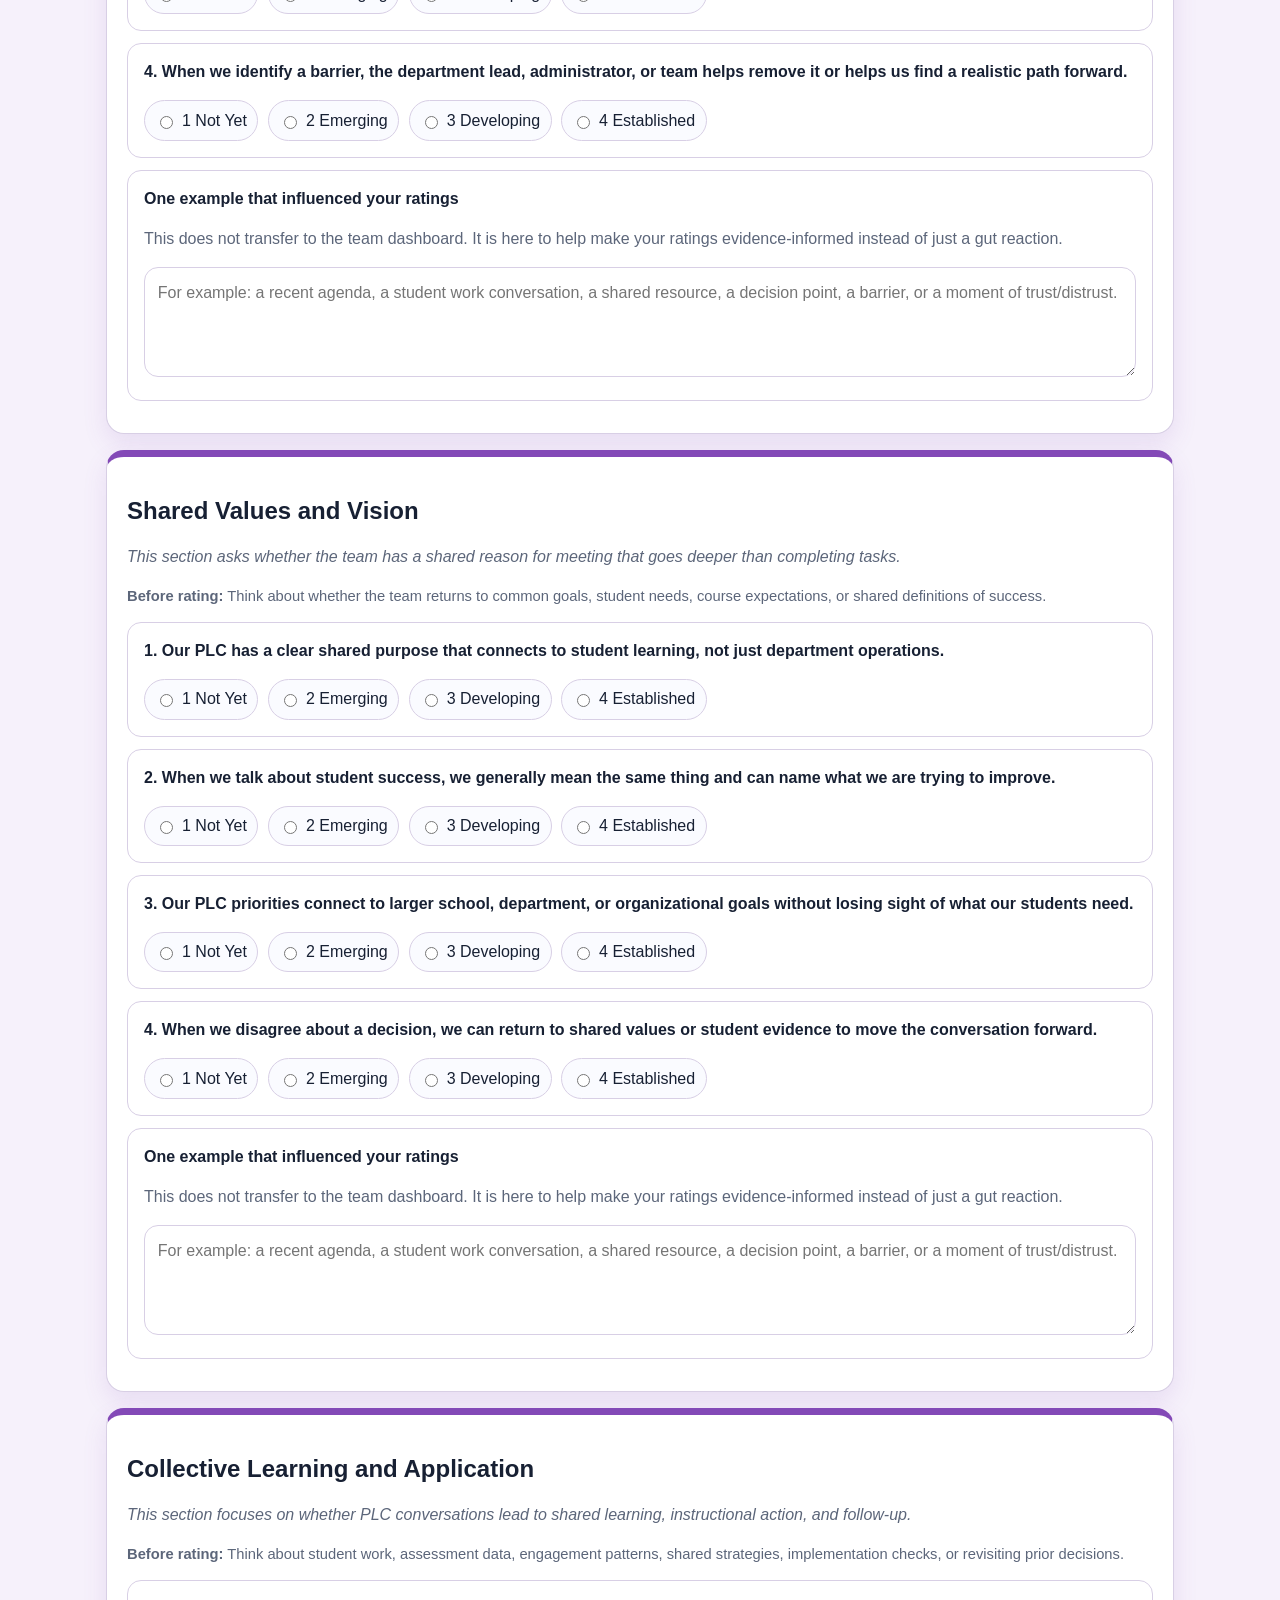
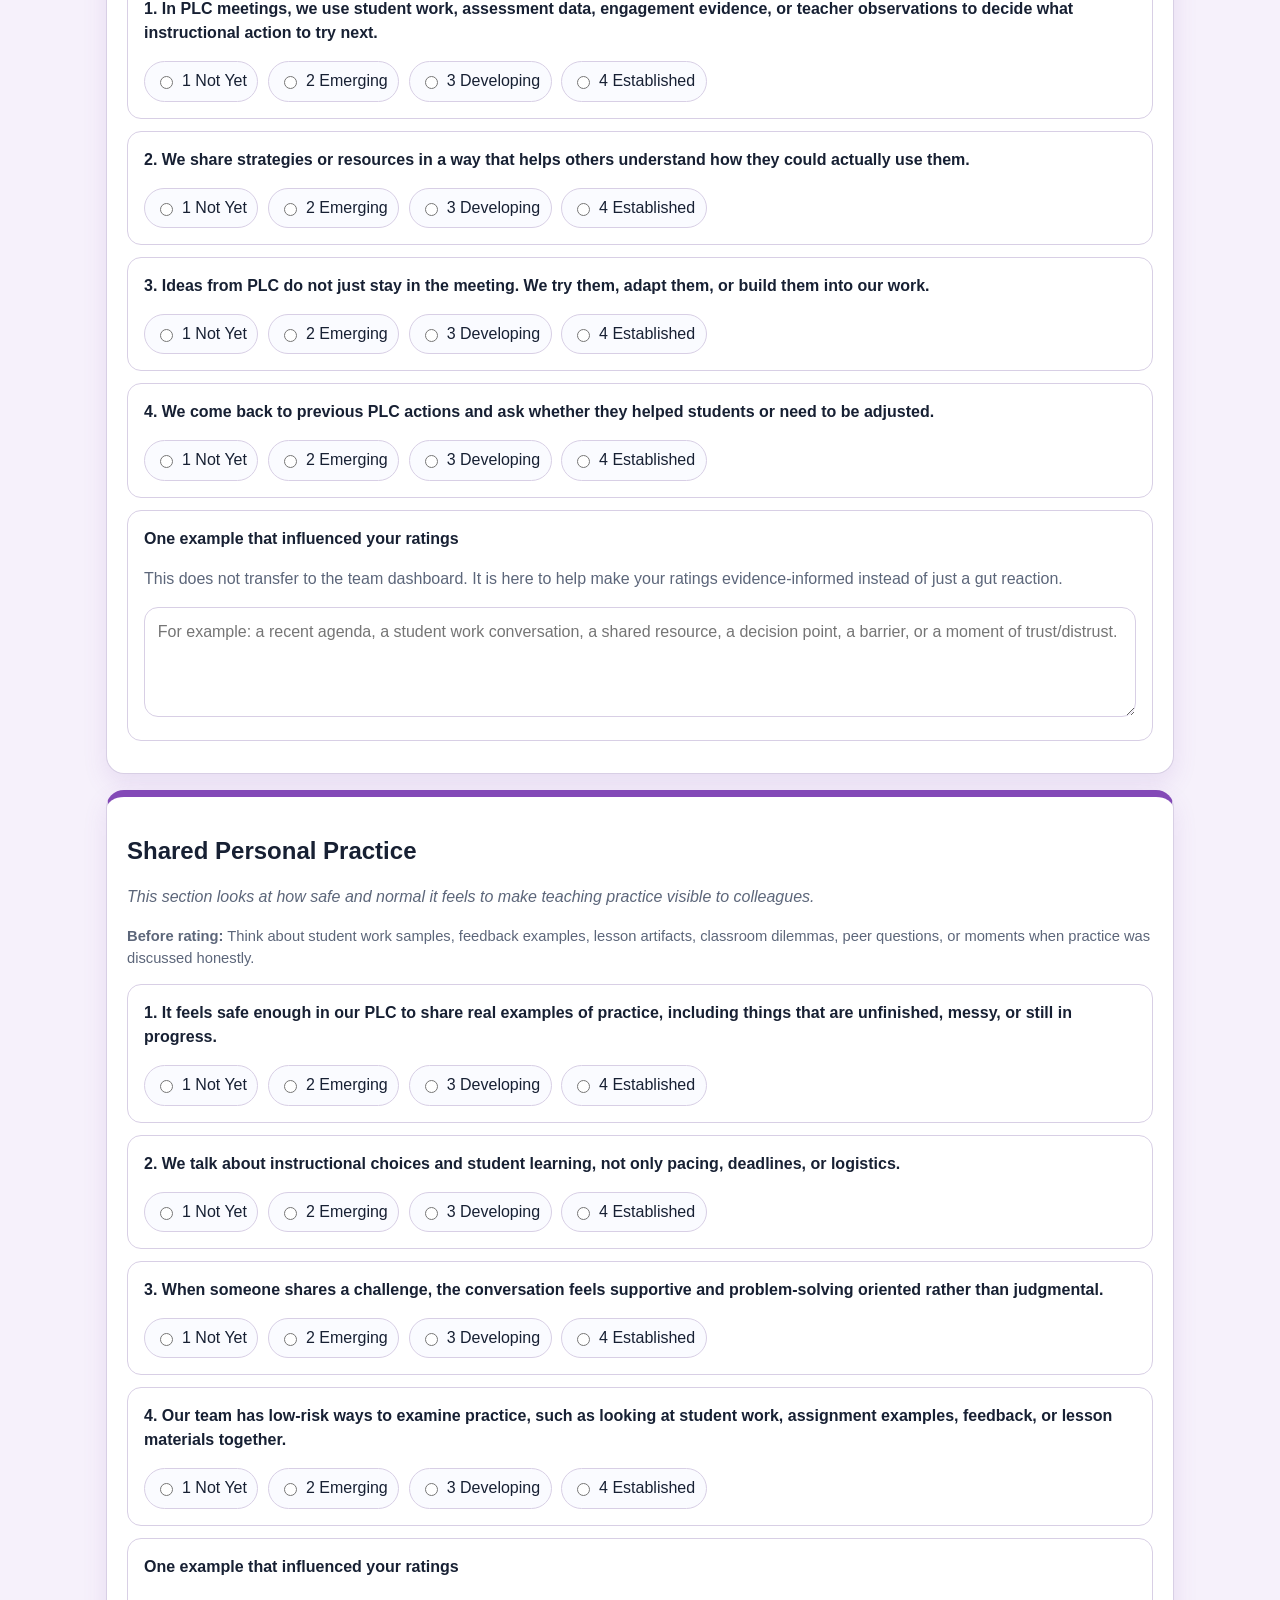
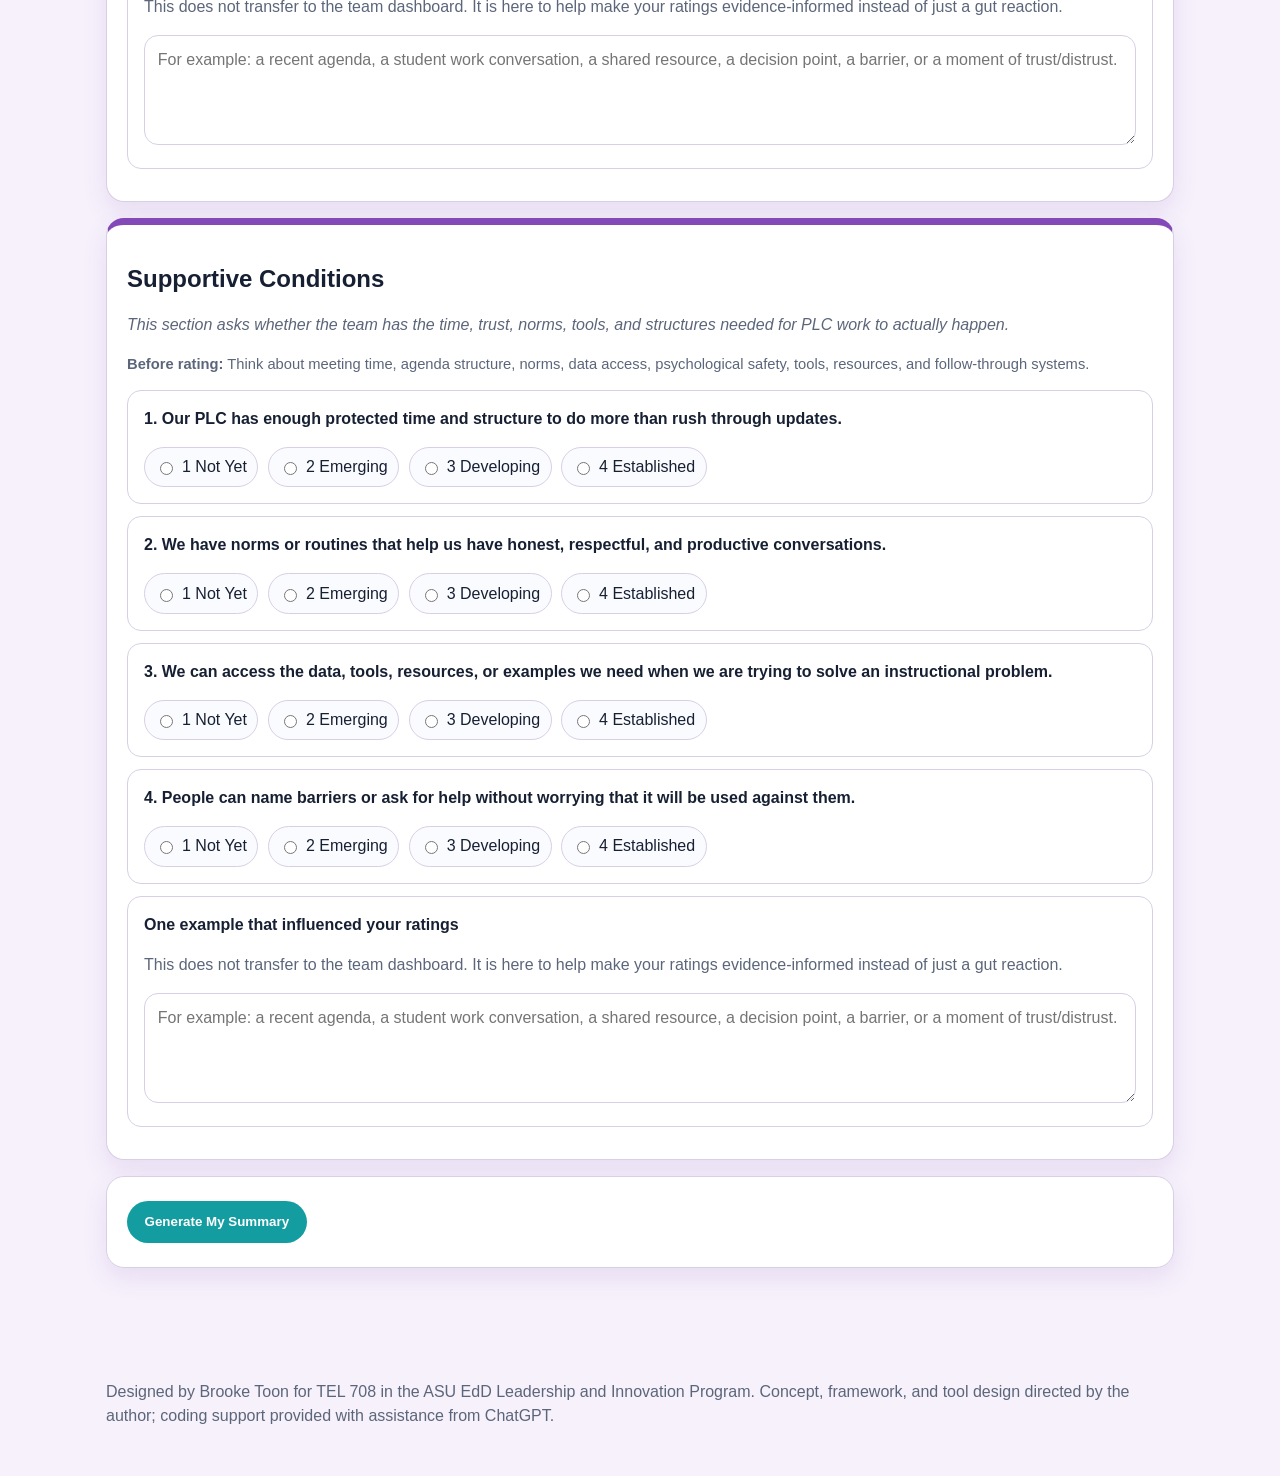
==== commit bc7812bc: "Update index.html" ====
--- a/index.html
+++ b/index.html
@@ -74,7 +74,7 @@
 </main>
 
 <footer>
-  <p>Designed by Brooke Toon for TEL 708 in the ASU EdD Leadership and Innovation Program. Concept, framework, and tool design by the author; coding support provided with assistance from ChatGPT.</p>
+  <p>Designed by Brooke Toon for TEL 708 in the ASU EdD Leadership and Innovation Program. Concept, framework, and tool design directed by the author; coding support provided with assistance from ChatGPT.</p>
 </footer>
 
 <script src="script.js"></script>
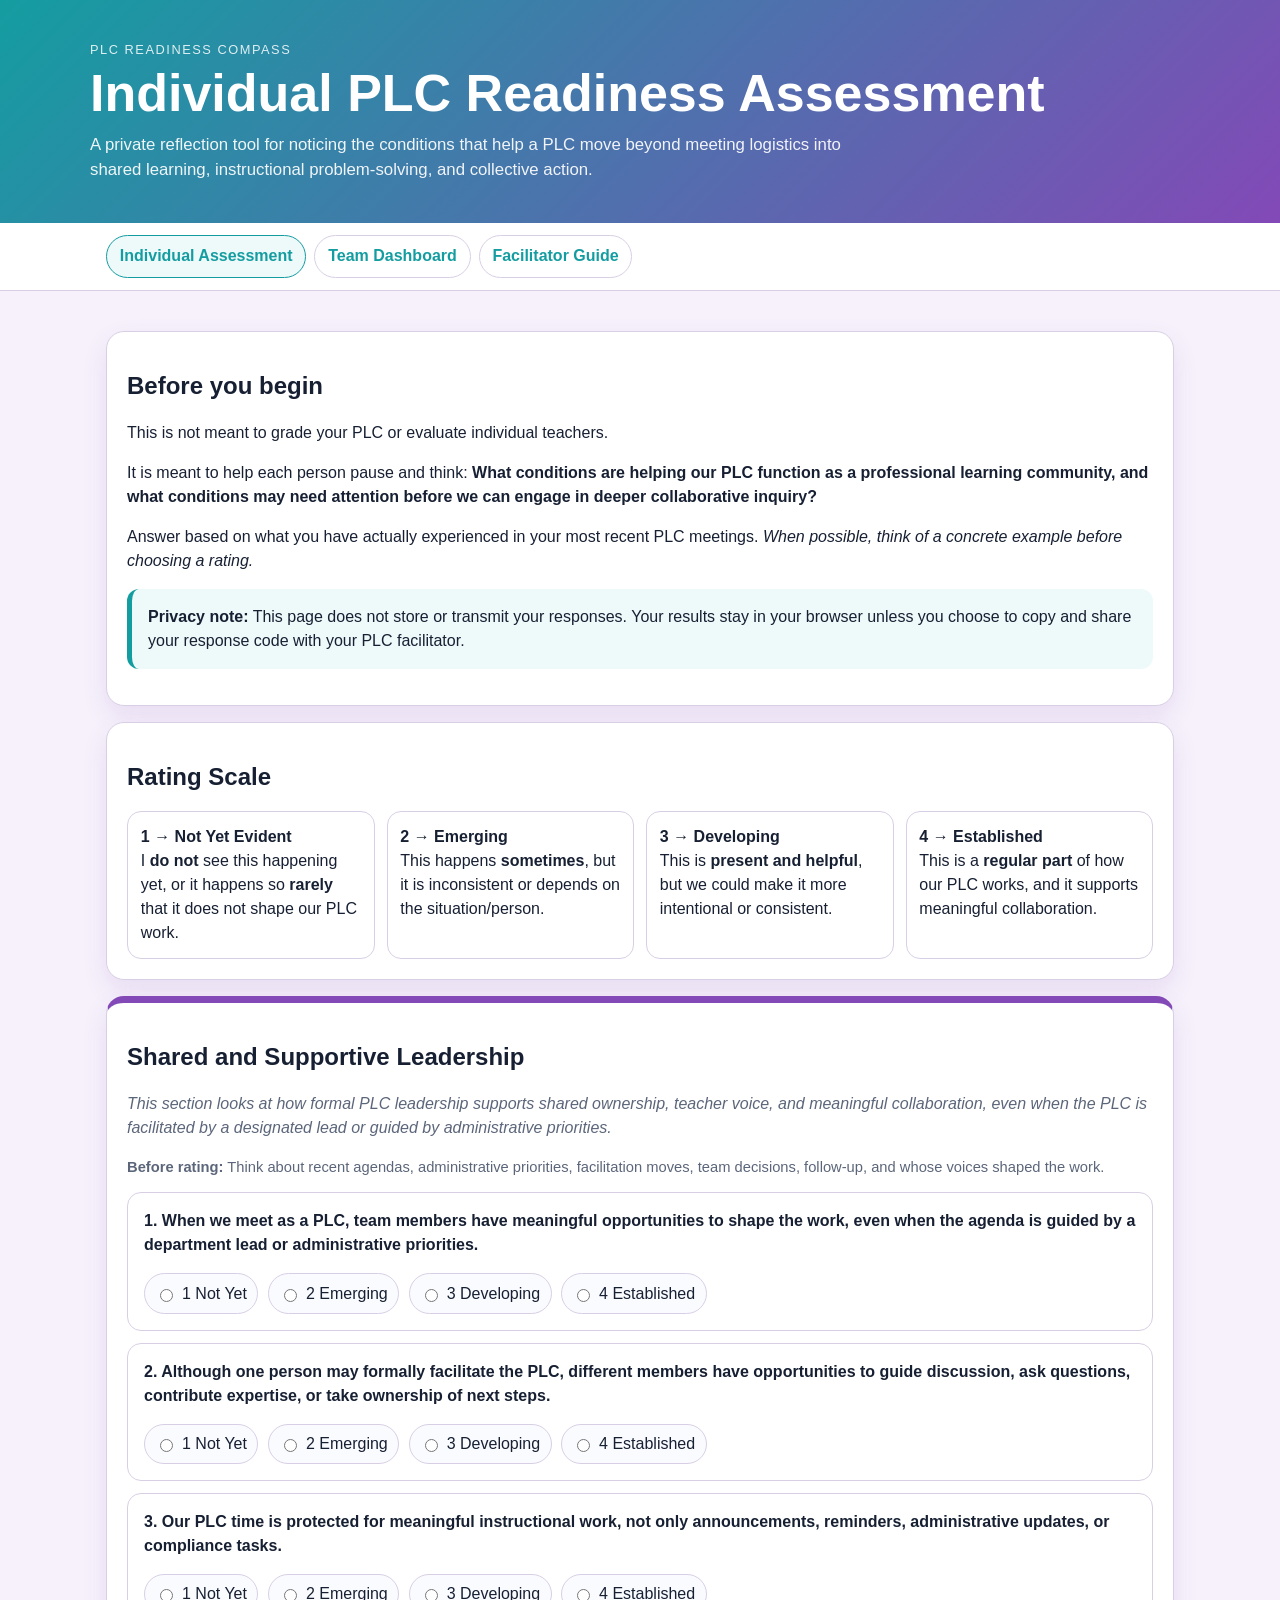
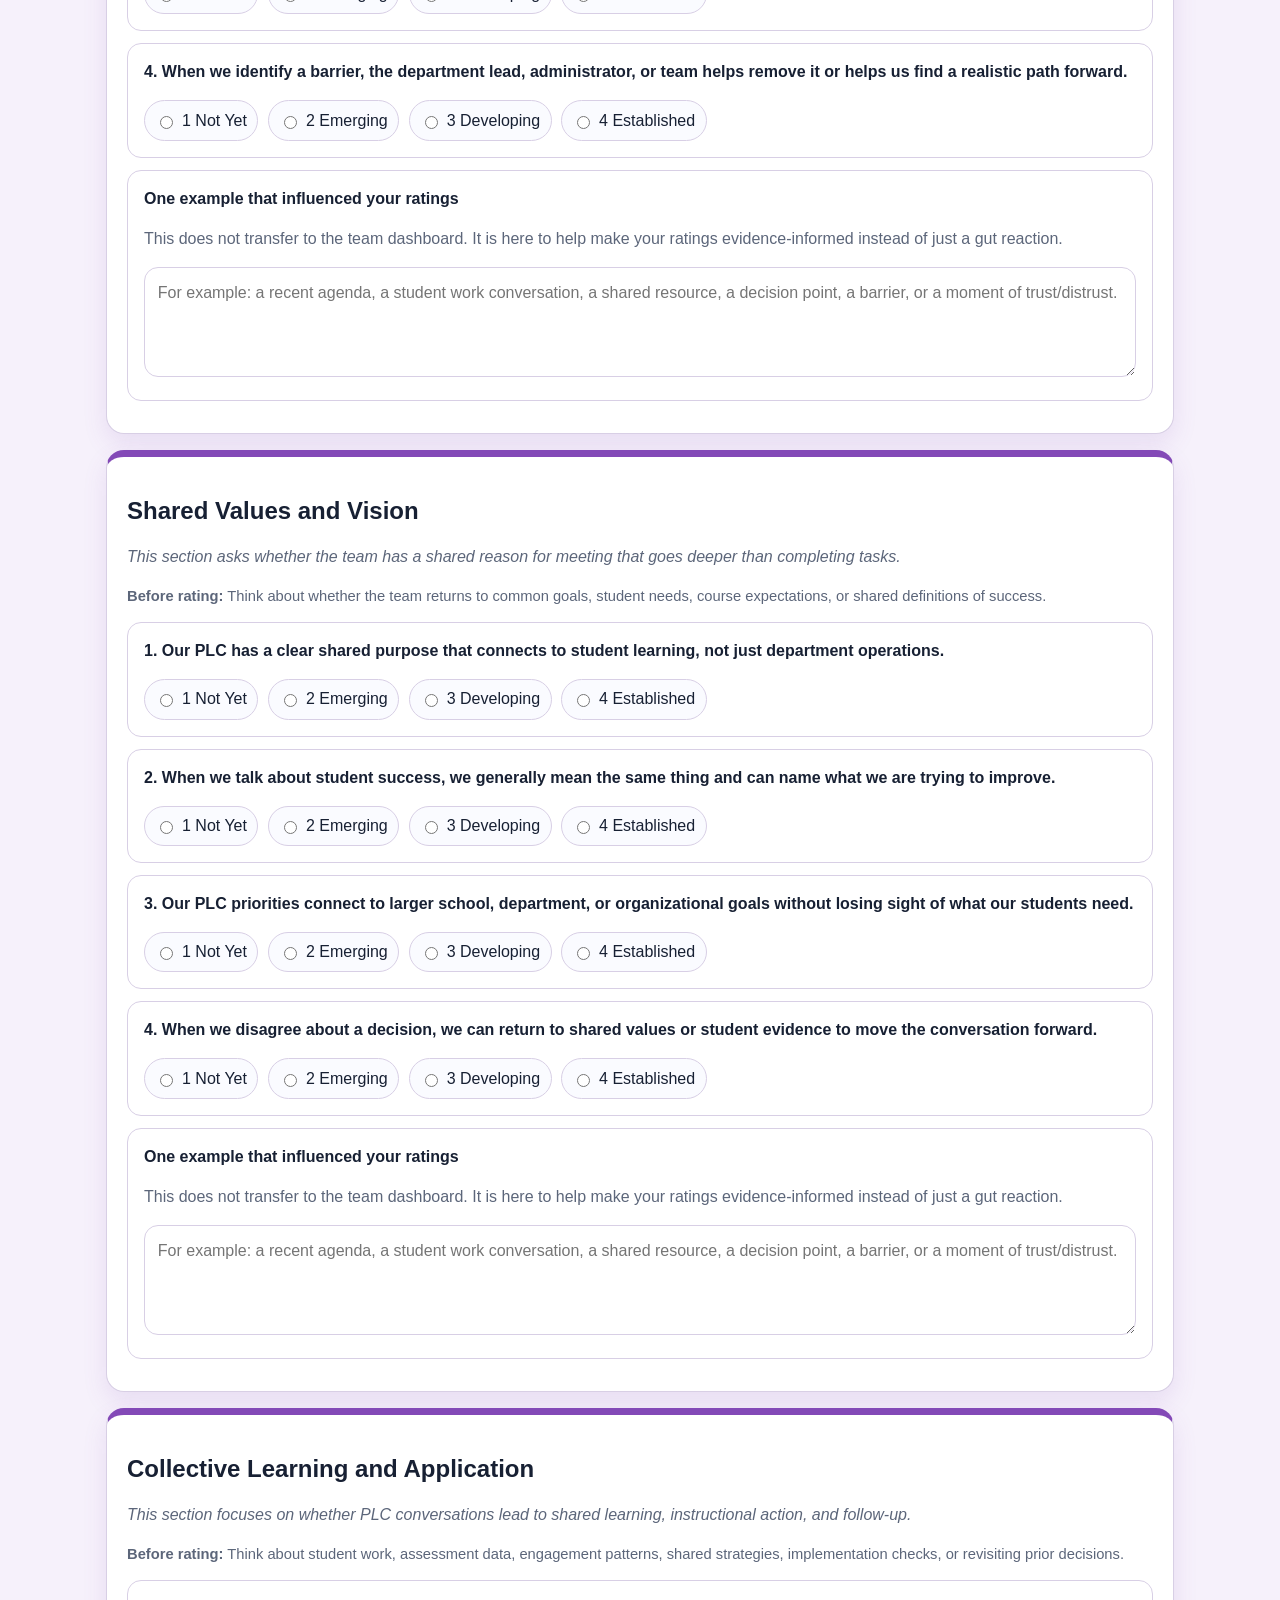
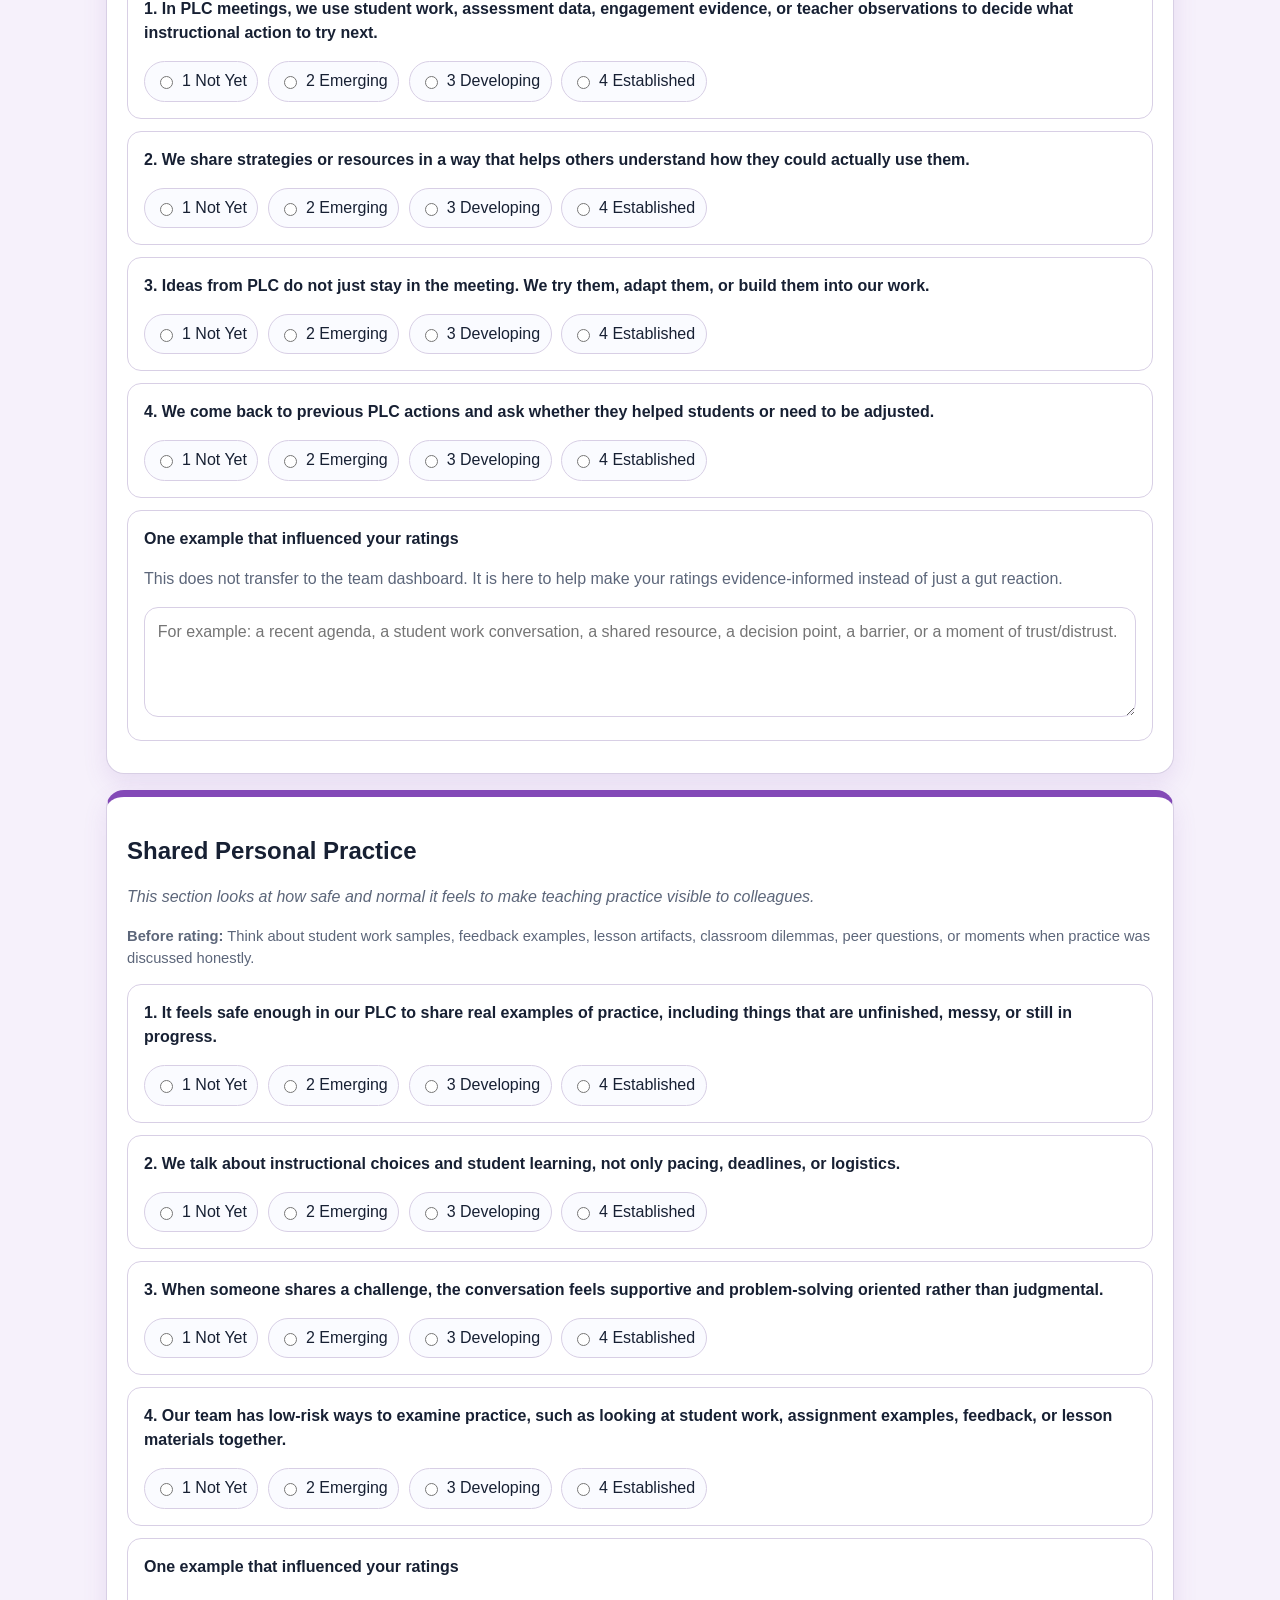
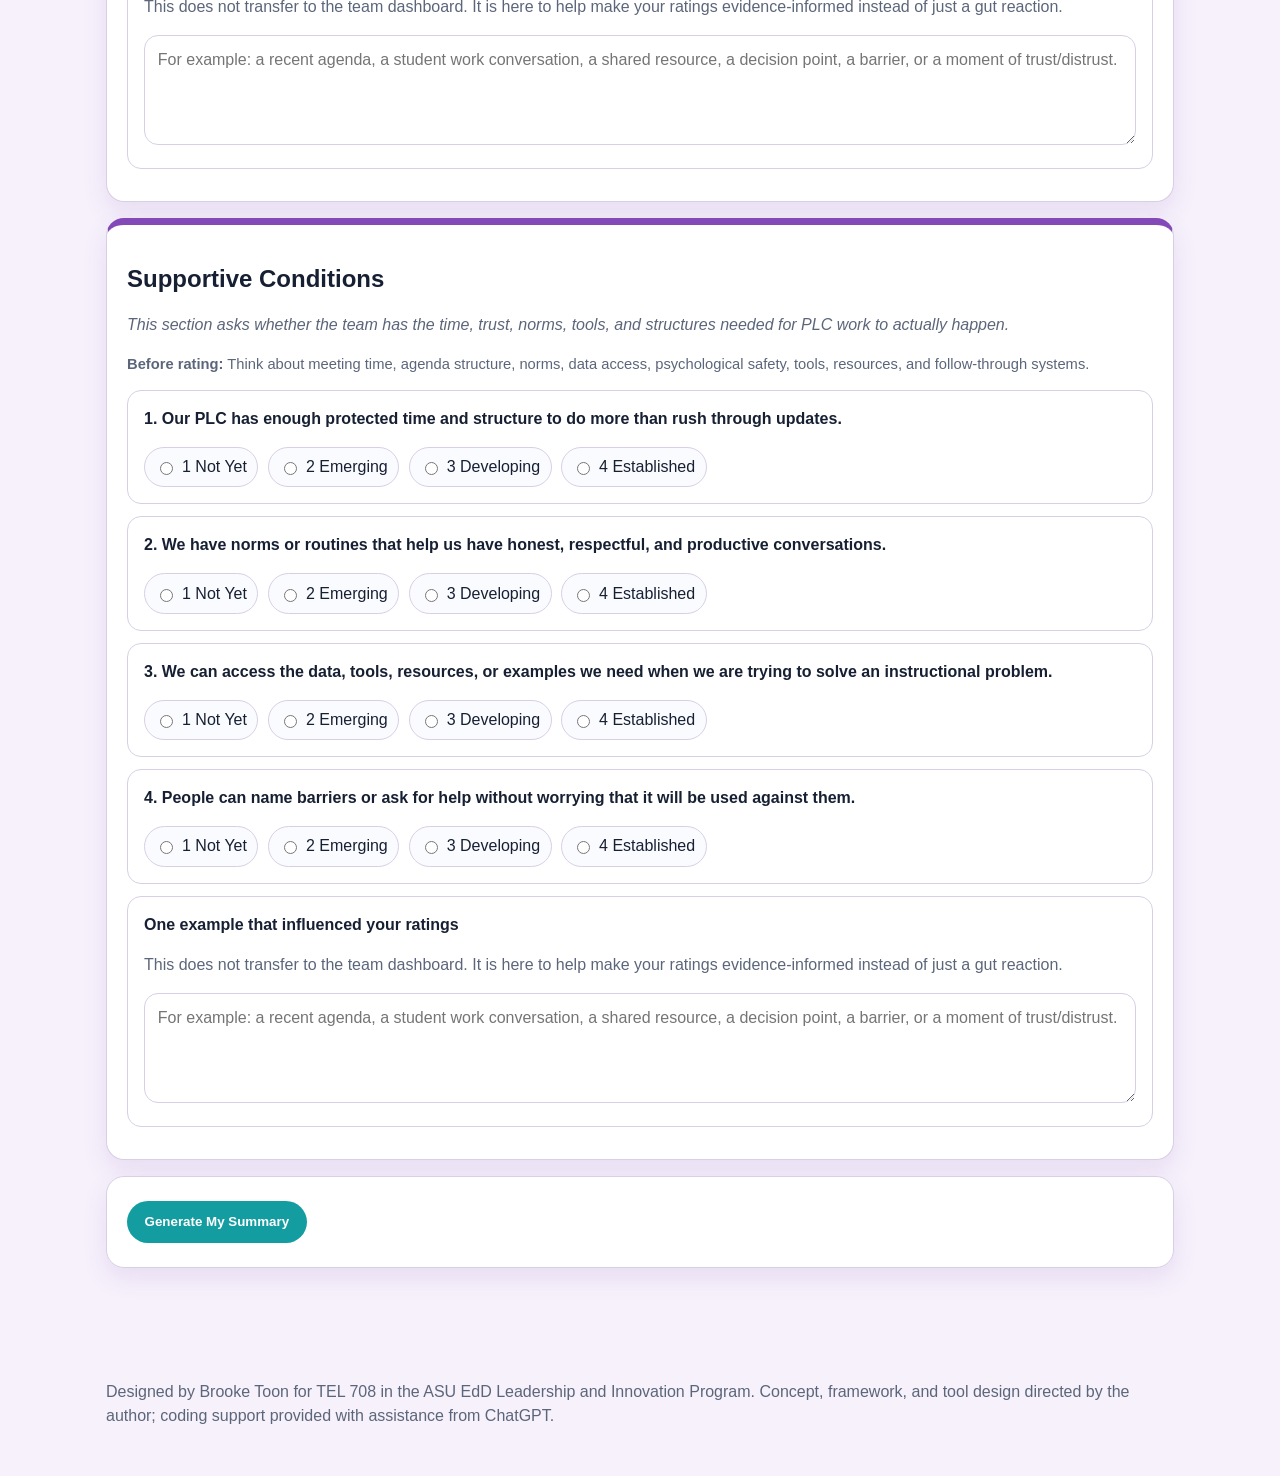
==== commit ac8cb0ed: "Update index.html" ====
--- a/index.html
+++ b/index.html
@@ -31,7 +31,7 @@
       <p> It is meant to help each person pause and think: <strong>What conditions are helping our PLC function as a professional learning community, and what conditions may need attention before we can engage in deeper collaborative inquiry?</strong></p>
       <p>Answer based on what you have actually experienced in your most recent PLC meetings. <i>When possible, think of a concrete example before choosing a rating.</i></p>
       <div class="notice">
-        <strong>Privacy note:</strong> This page does not store or transmit your responses. Your results stay in your browser unless you choose to copy and share your response code with a facilitator.
+        <strong>Privacy note:</strong> This page does not store or transmit your responses. Your results stay in your browser unless you choose to copy and share your response code with your PLC facilitator.
       </div>
     </section>
 
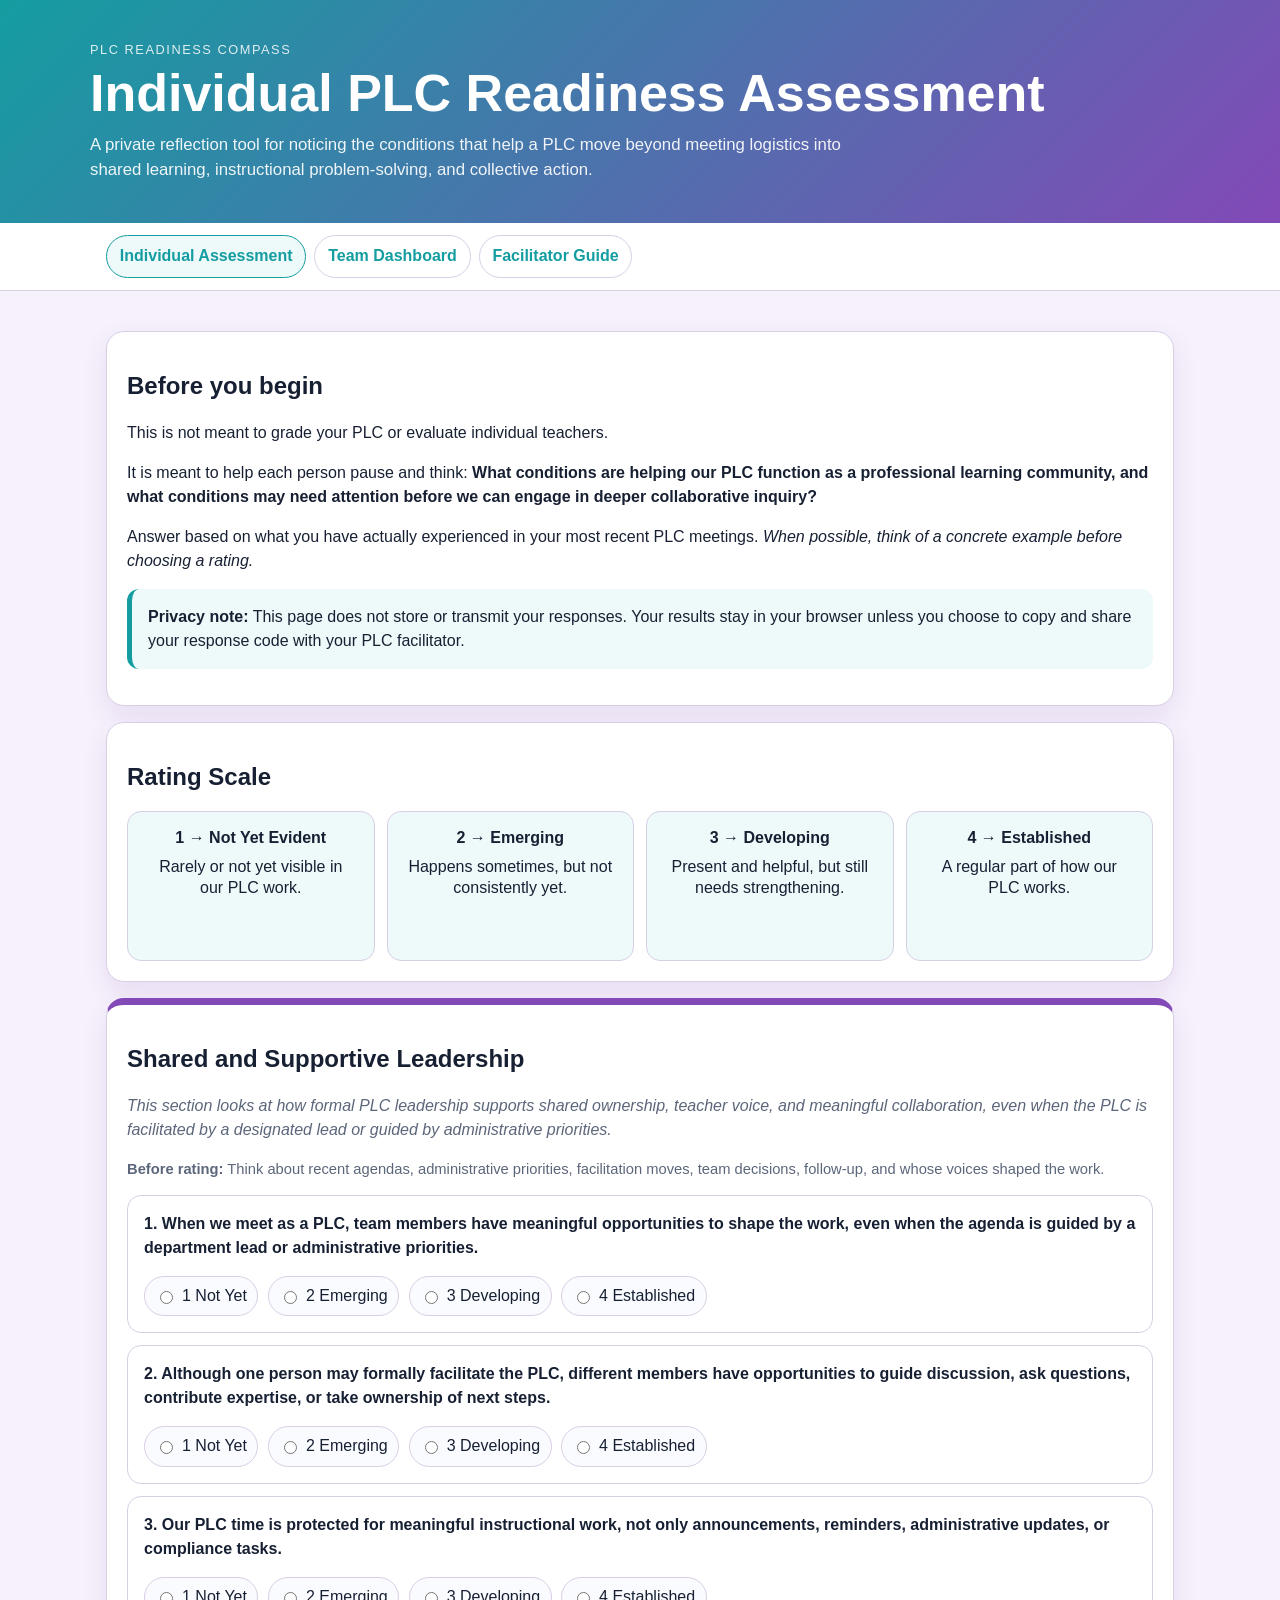
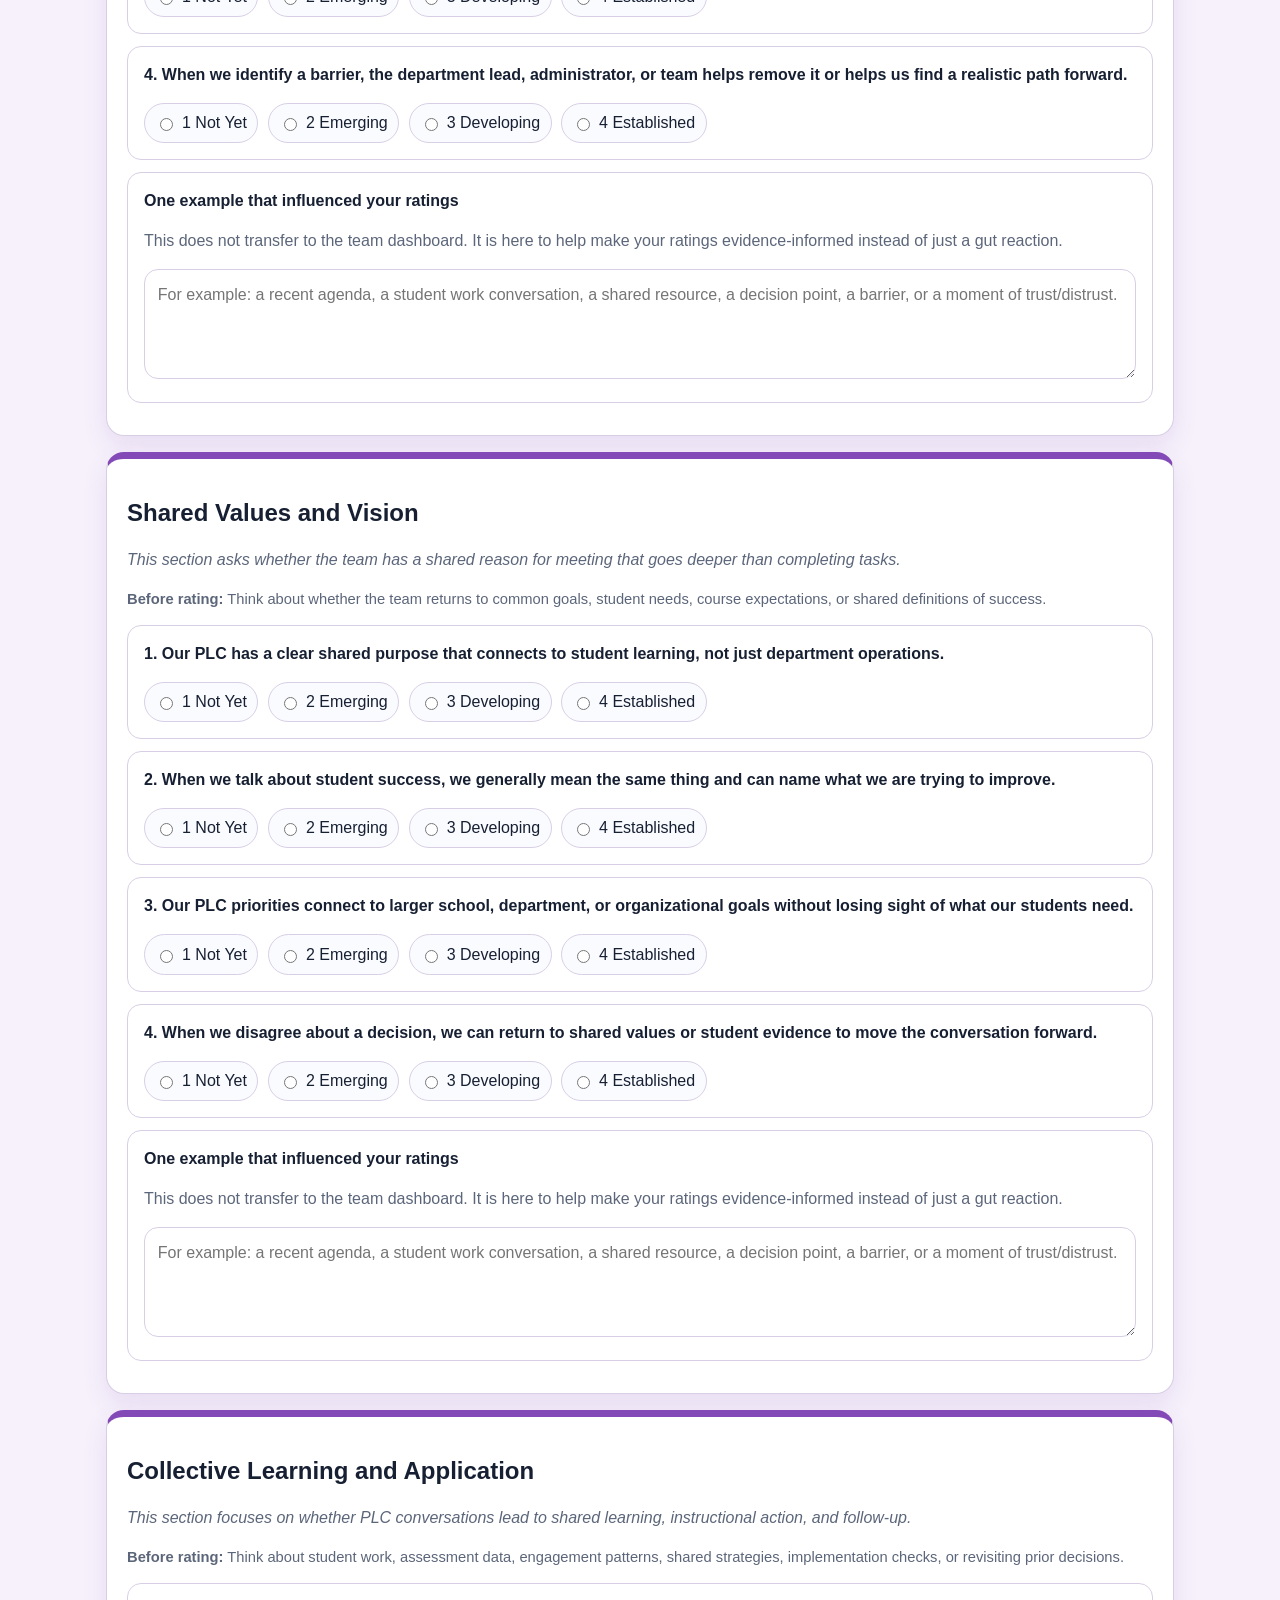
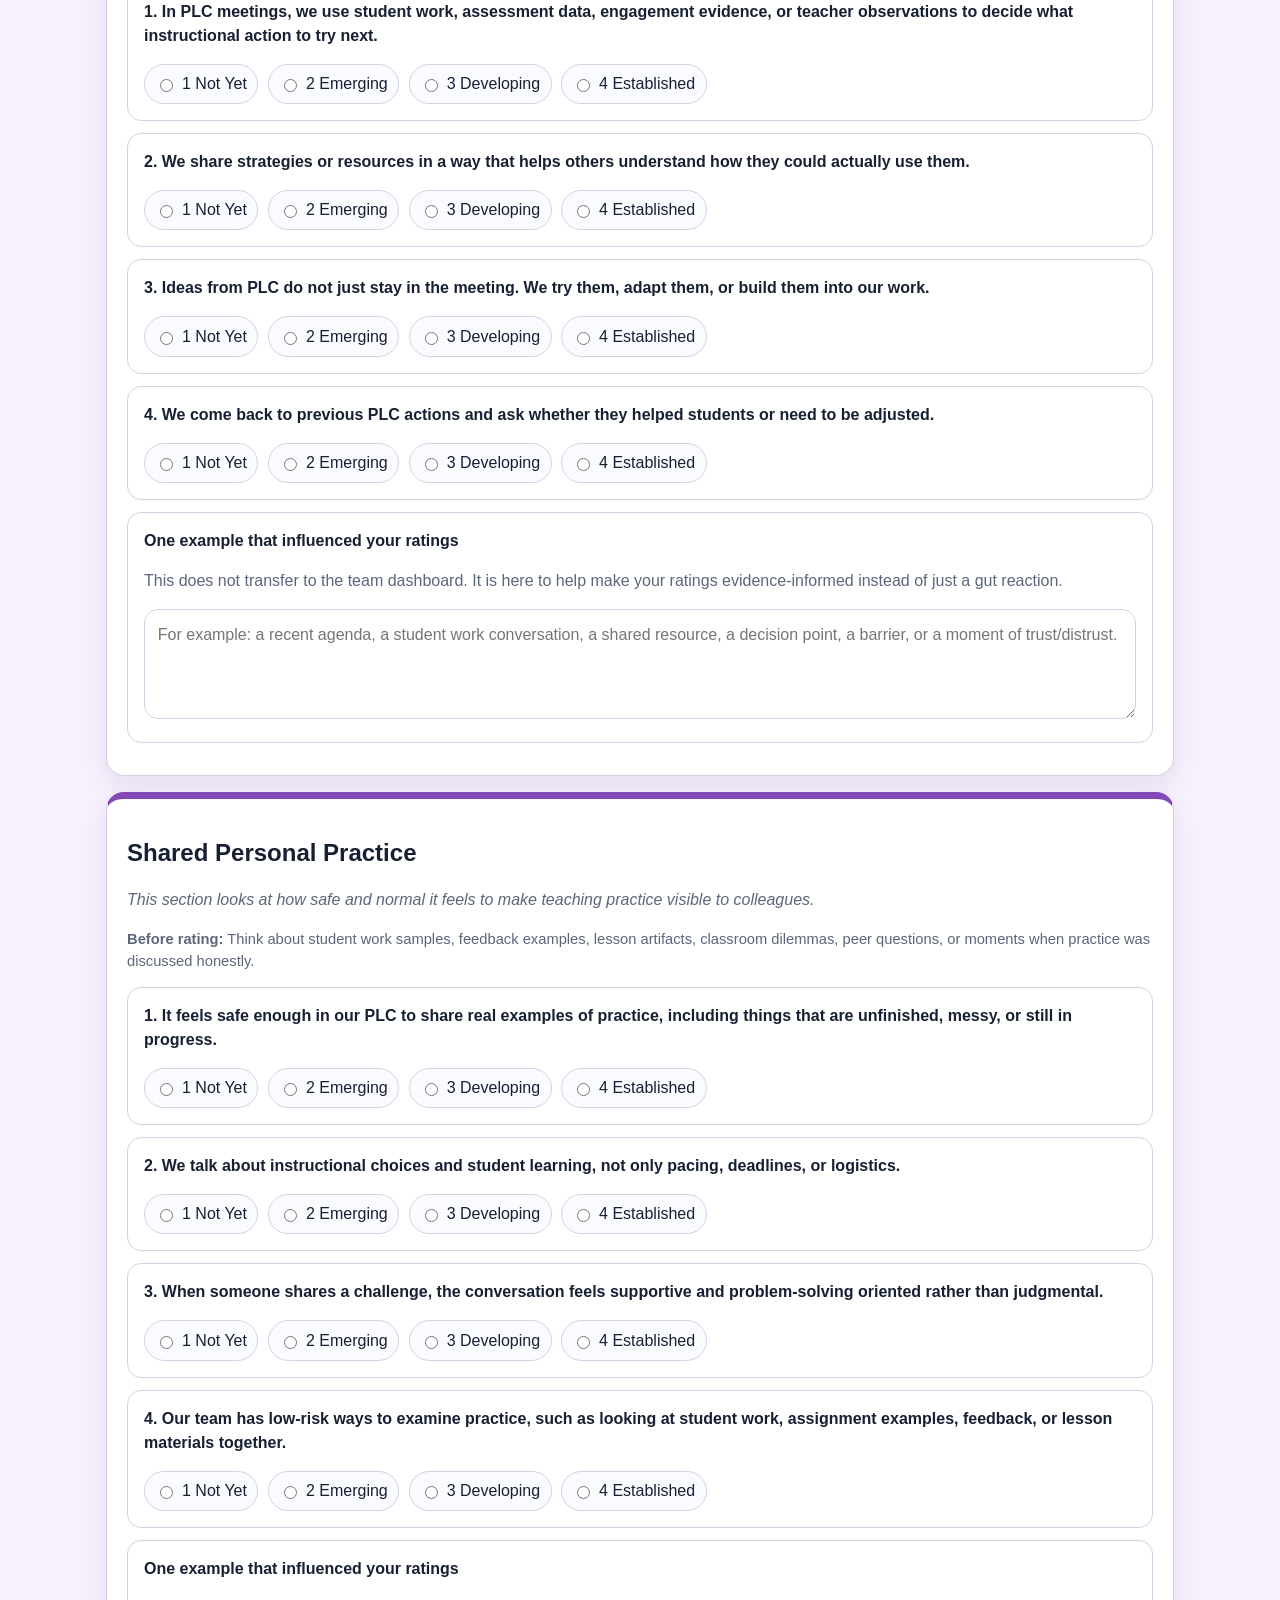
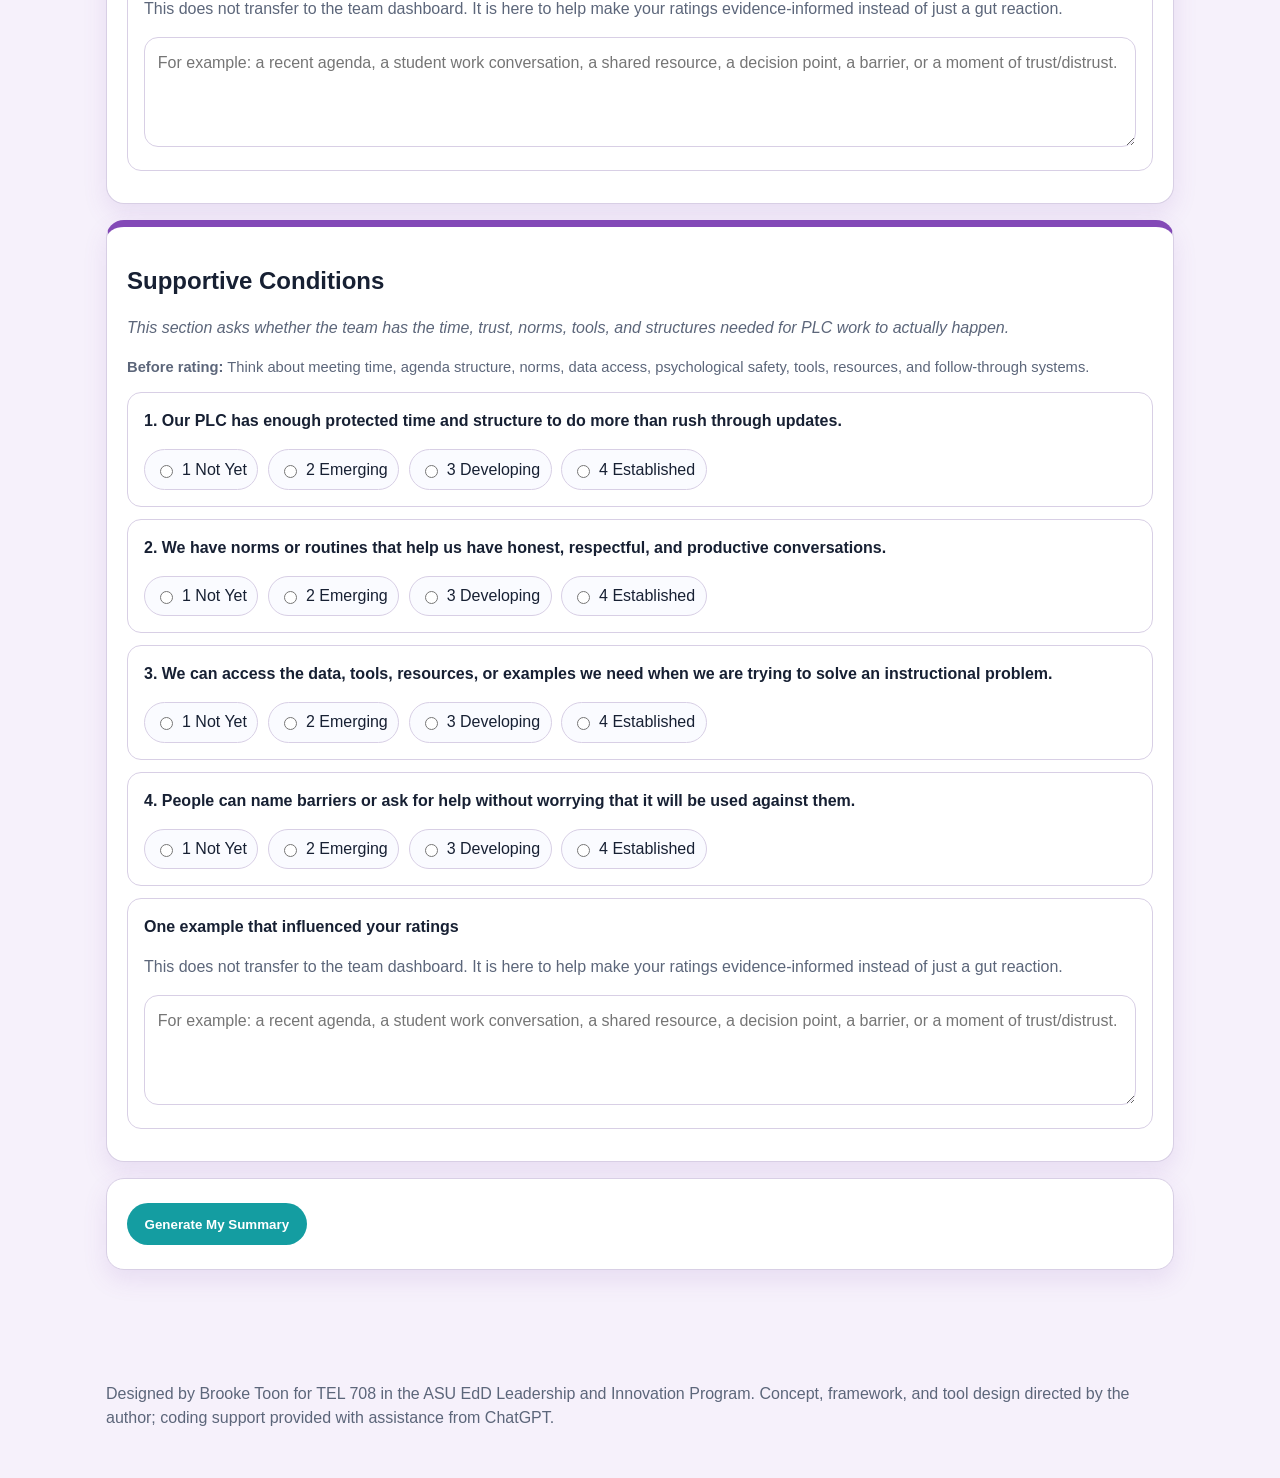
==== commit bafbda83: "Update index.html" ====
--- a/index.html
+++ b/index.html
@@ -38,10 +38,10 @@
     <section class="card">
       <h2>Rating Scale</h2>
       <div class="scale">
-        <div><strong>1 → Not Yet Evident</strong><br>I <strong>do not</strong> see this happening yet, or it happens so <strong>rarely</strong> that it does not shape our PLC work.</div>
-        <div><strong>2 → Emerging</strong><br>This happens <strong>sometimes</strong>, but it is inconsistent or depends on the situation/person.</div>
-        <div><strong>3 → Developing</strong><br>This is <strong>present and helpful</strong>, but we could make it more intentional or consistent.</div>
-        <div><strong>4 → Established</strong><br>This is a<strong> regular part</strong> of how our PLC works, and it supports meaningful collaboration.</div>
+        <div><strong>1 → Not Yet Evident</strong>Rarely or not yet visible in our PLC work.</div>
+        <div><strong>2 → Emerging</strong>Happens sometimes, but not consistently yet.</div>
+        <div><strong>3 → Developing</strong>Present and helpful, but still needs strengthening.</div>
+        <div><strong>4 → Established</strong>A regular part of how our PLC works.</div>
       </div>
     </section>
   </div>
--- a/style.css
+++ b/style.css
@@ -144,8 +144,18 @@
 .scale div {
   border: 1px solid var(--border);
   border-radius: 14px;
-  padding: .8rem;
-  background: #fff;
+  padding: 1rem 1.1rem;
+  background: var(--accent-soft);
+  text-align: center;
+  min-height: 150px;
+  line-height: 1.35;
+}
+
+.scale div strong {
+  display: block;
+  margin-bottom: .45rem;
+  font-size: 1rem;
+  line-height: 1.25;
 }
 
 .domain {
@@ -263,7 +273,6 @@
   width: 0%;
 }
 
-
 .svg-bar-wrap {
   width: 100%;
 }
@@ -291,10 +300,29 @@
   background: #fff;
 }
 
-.badge.low { color: var(--danger); background: #fff2f2; border-color: #f0c4c4; }
-.badge.mid { color: var(--warning); background: #fff8e8; border-color: #ead197; }
-.badge.good { color: var(--success); background: #effaf4; border-color: #badbc8; }
-.badge.neutral { color: var(--accent); background: var(--accent-soft); border-color: #cdd3ff; }
+.badge.low {
+  color: var(--danger);
+  background: #fff2f2;
+  border-color: #f0c4c4;
+}
+
+.badge.mid {
+  color: var(--warning);
+  background: #fff8e8;
+  border-color: #ead197;
+}
+
+.badge.good {
+  color: var(--success);
+  background: #effaf4;
+  border-color: #badbc8;
+}
+
+.badge.neutral {
+  color: var(--accent);
+  background: var(--accent-soft);
+  border-color: #cdd3ff;
+}
 
 table {
   width: 100%;
@@ -346,22 +374,47 @@
 }
 
 @media print {
-  nav, header .kicker, button, .no-print, footer, #assessmentForm, #introCards { display: none !important; }
-  body { background: white; color: black; }
+  nav, header .kicker, button, .no-print, footer, #assessmentForm, #introCards {
+    display: none !important;
+  }
+
+  body {
+    background: white;
+    color: black;
+  }
+
   header {
     background: white;
     color: black;
     padding: 0 0 .5rem 0;
   }
-  header p { color: black; }
-  main { padding: 0; max-width: 100%; }
+
+  header p {
+    color: black;
+  }
+
+  main {
+    padding: 0;
+    max-width: 100%;
+  }
+
   .card, .result-card {
     box-shadow: none;
     border: 1px solid #999;
     break-inside: avoid;
     page-break-inside: avoid;
   }
-  .print-only { display: block; }
-  a { color: black; text-decoration: none; }
-  .bar { border: 1px solid #999; }
-}+
+  .print-only {
+    display: block;
+  }
+
+  a {
+    color: black;
+    text-decoration: none;
+  }
+
+  .bar {
+    border: 1px solid #999;
+  }
+}
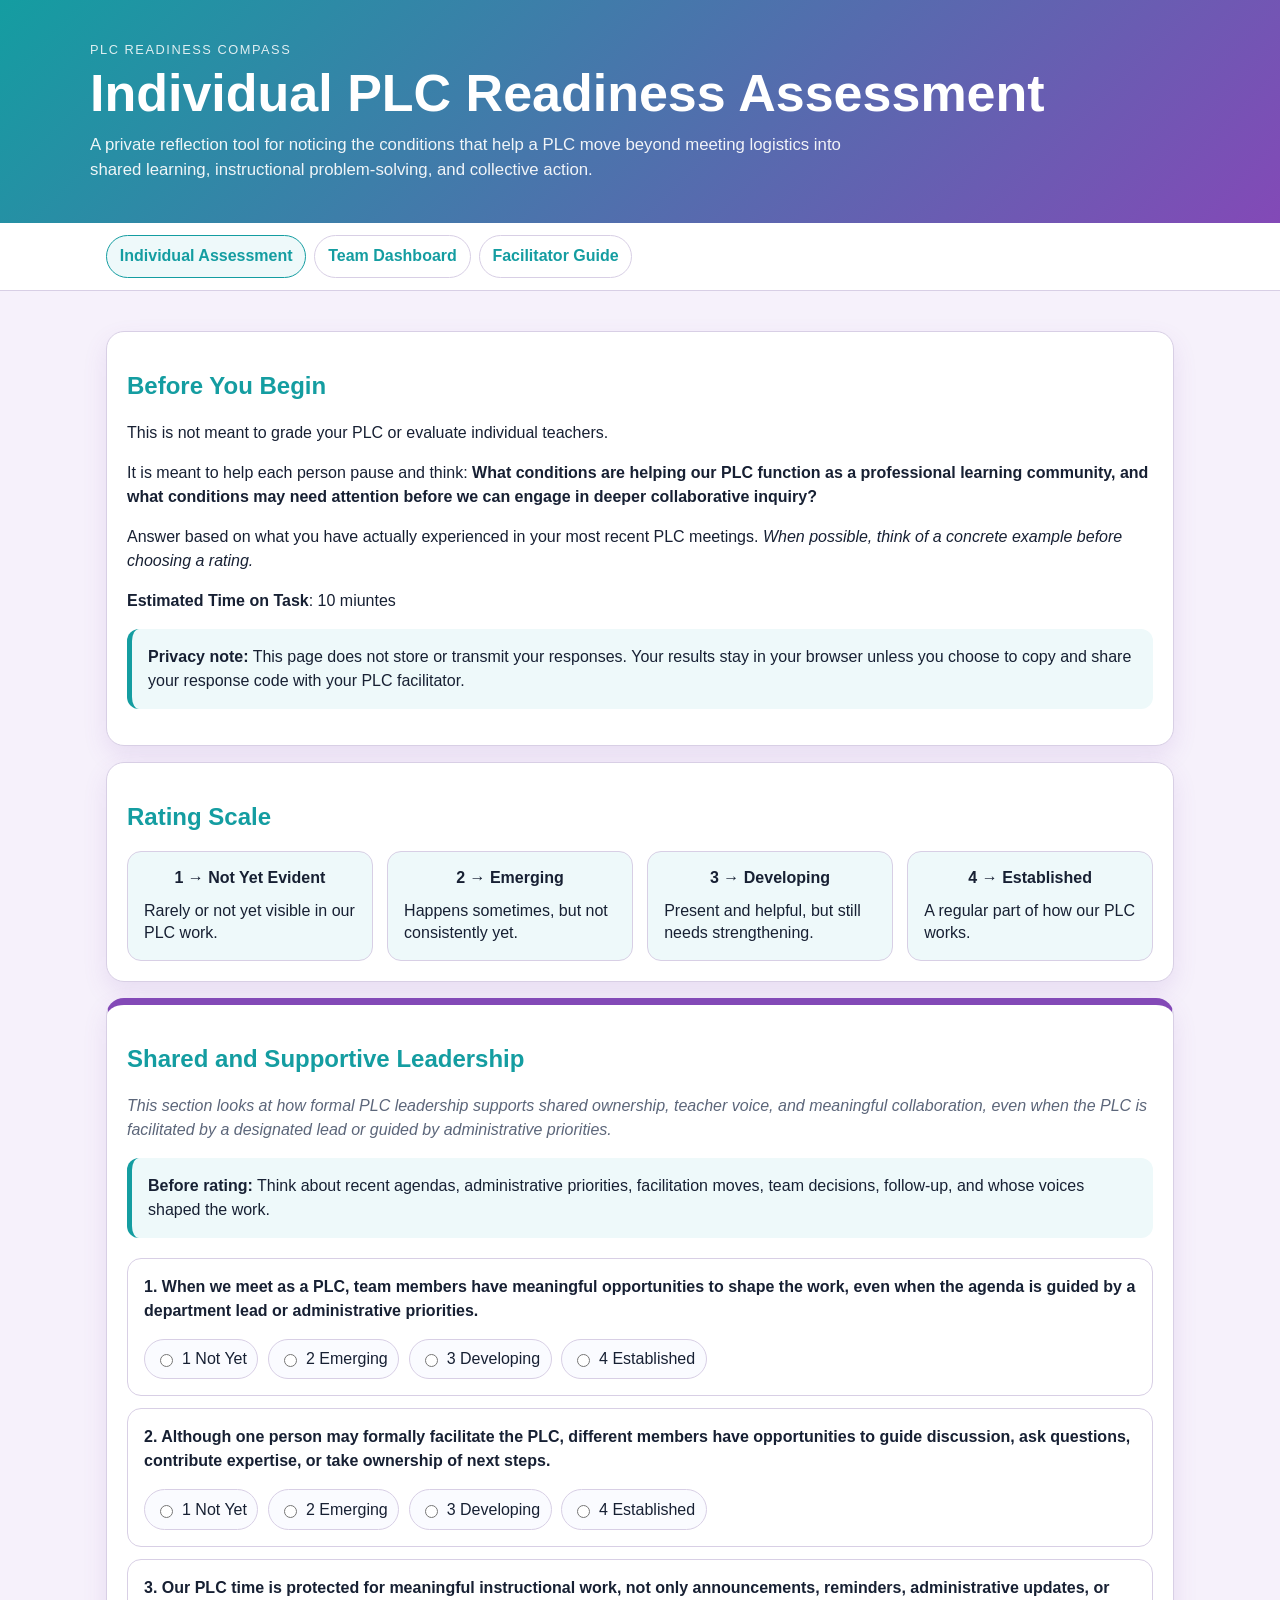
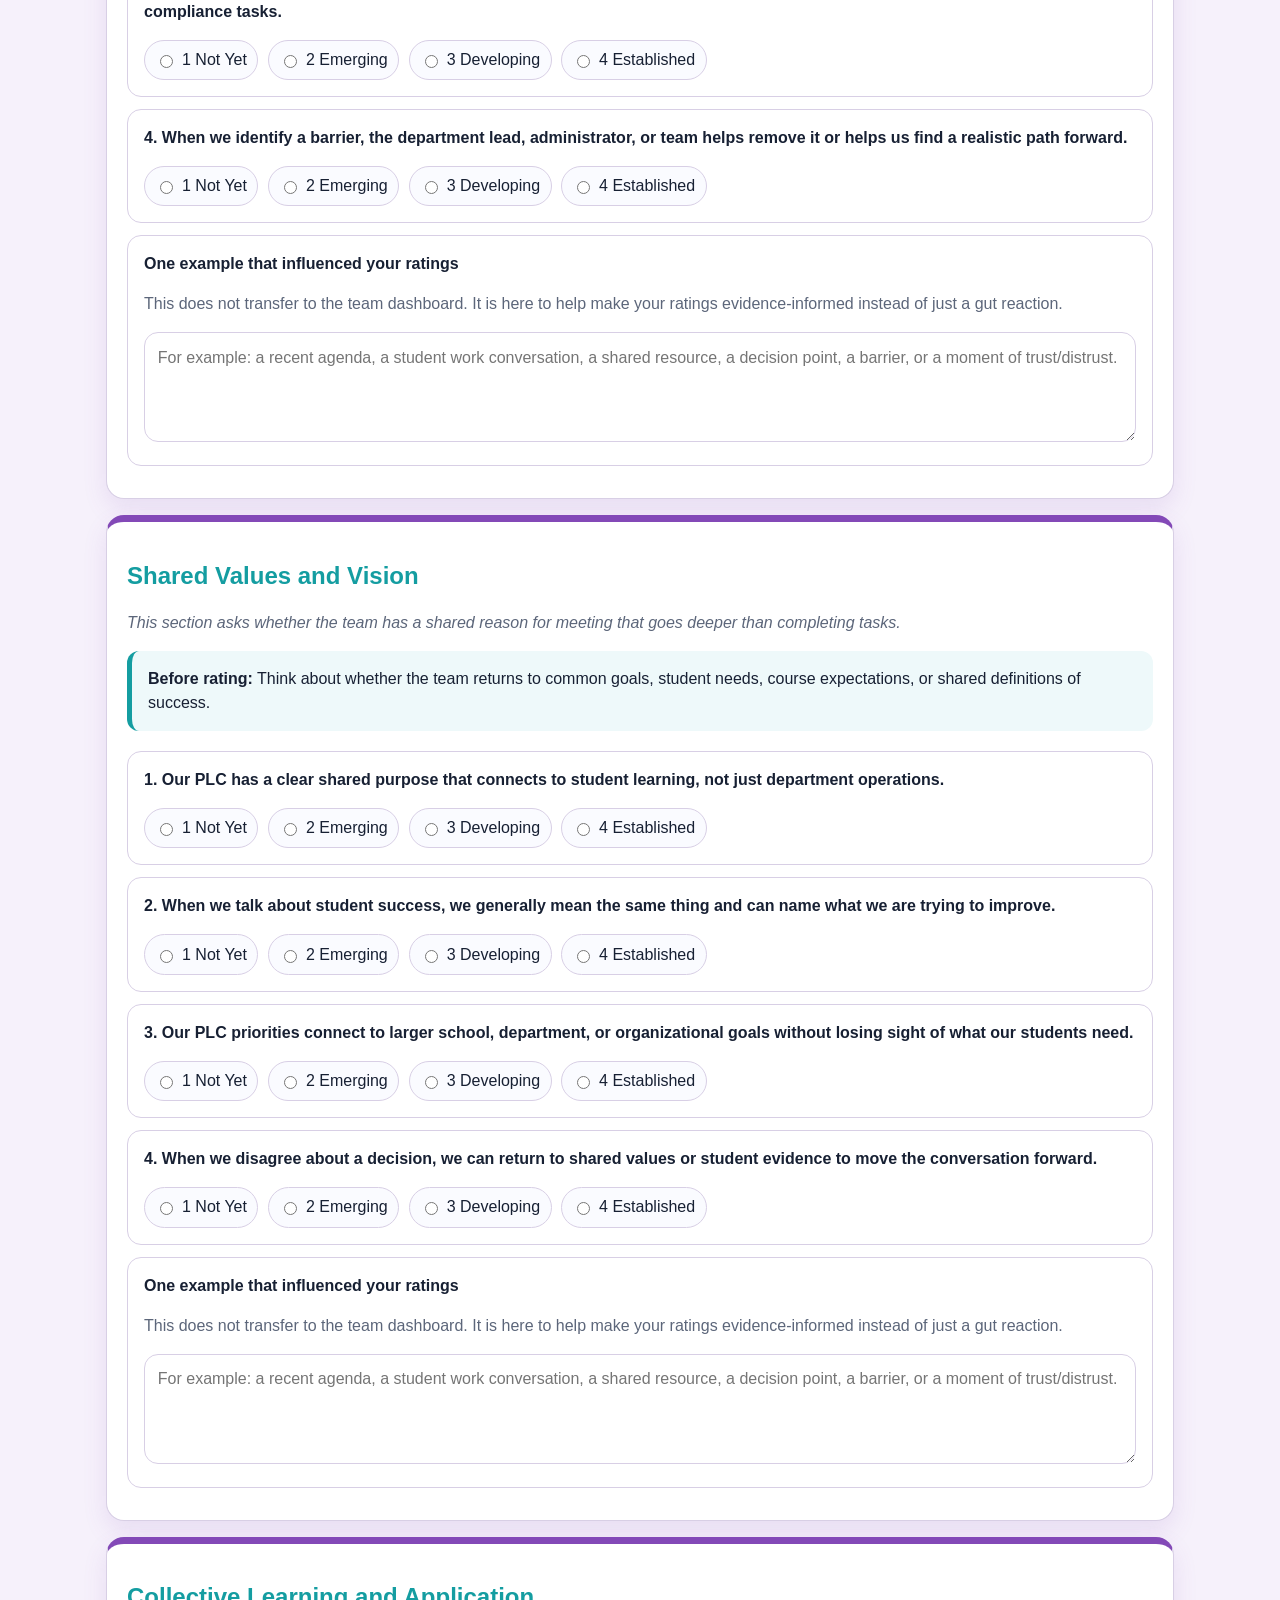
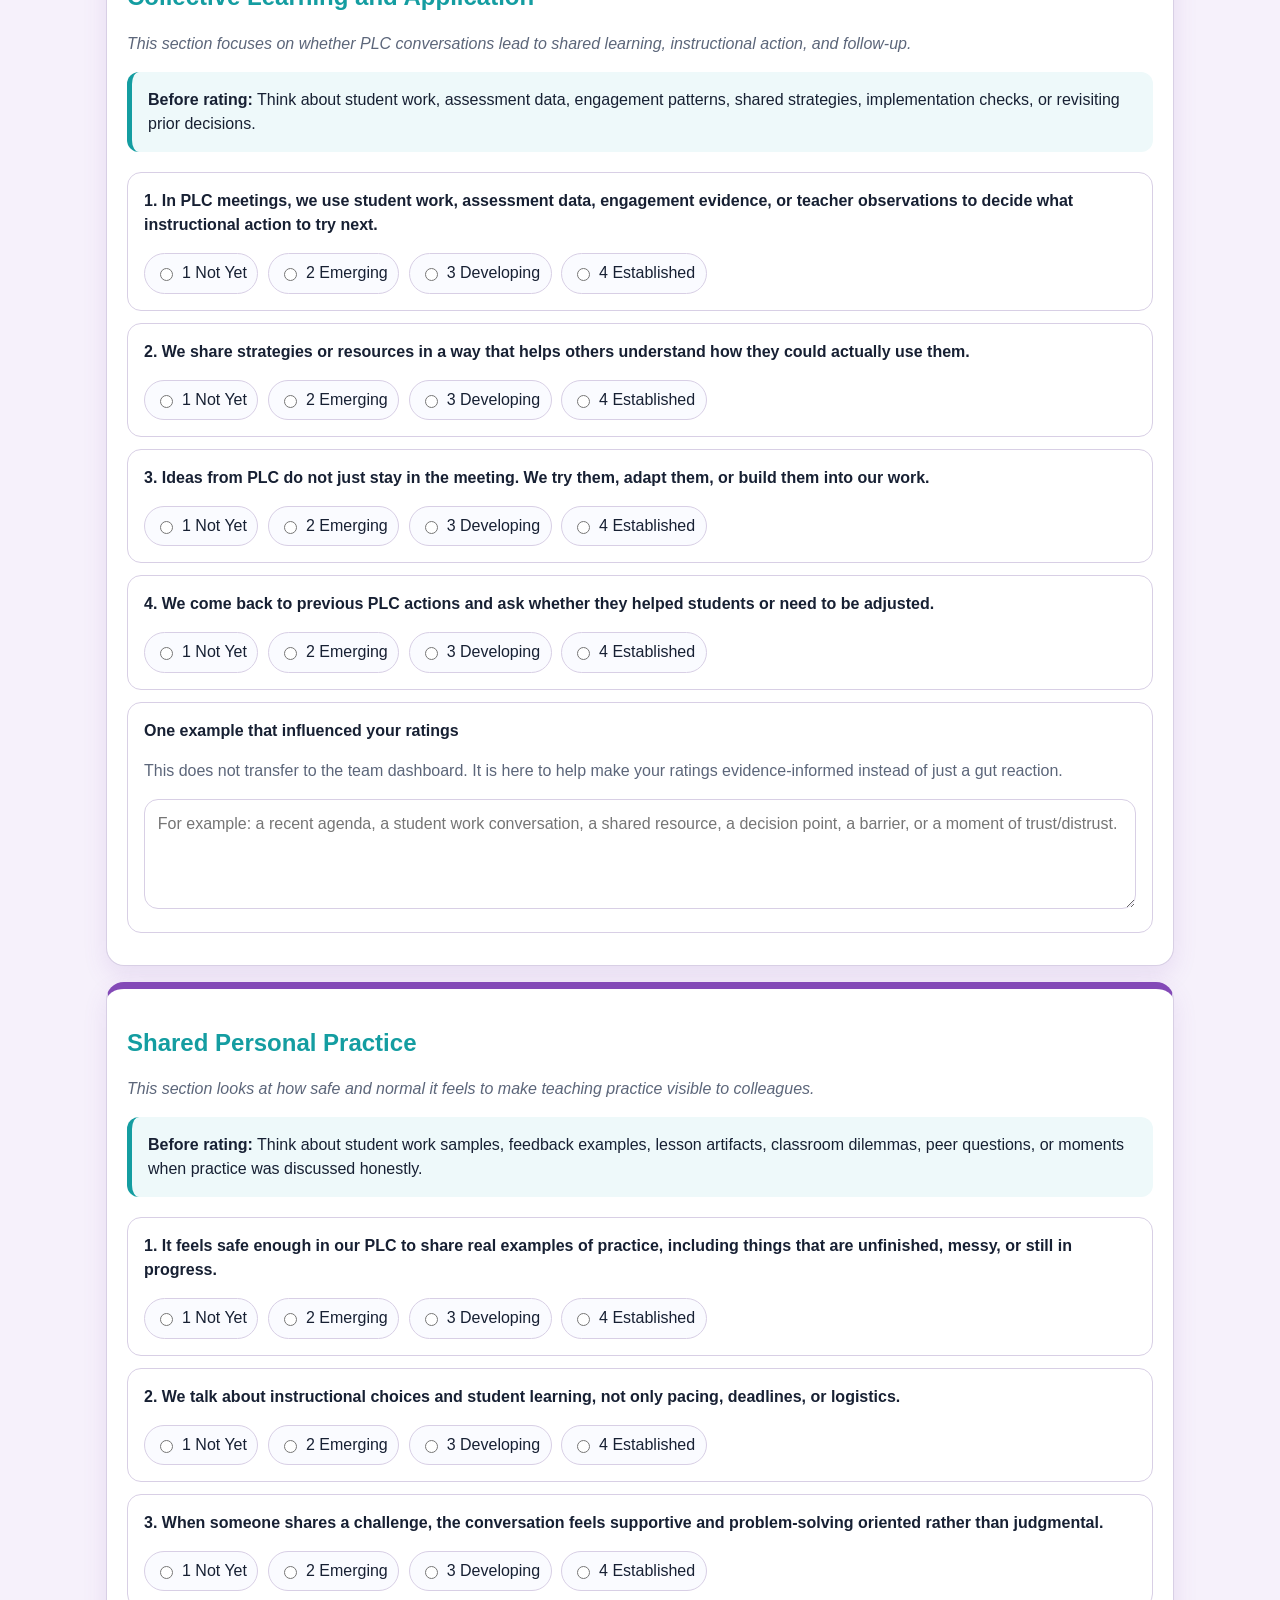
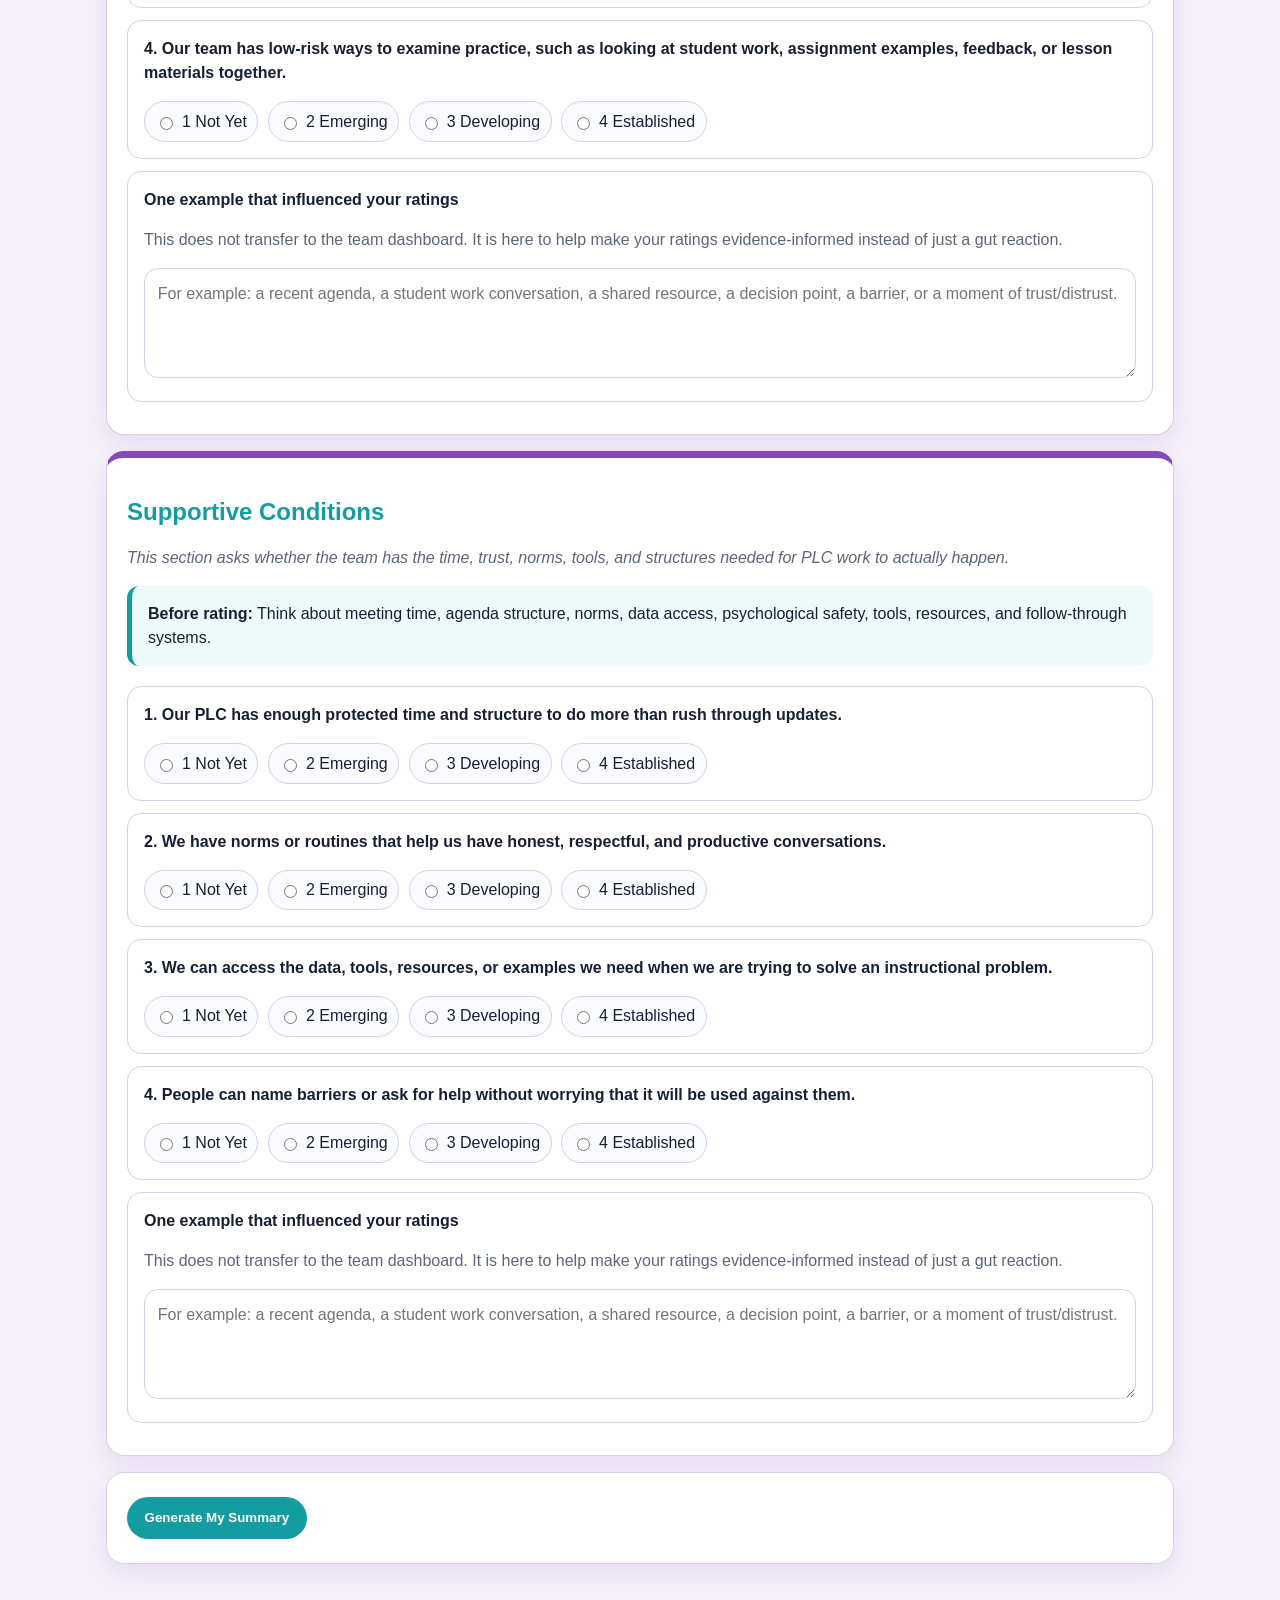
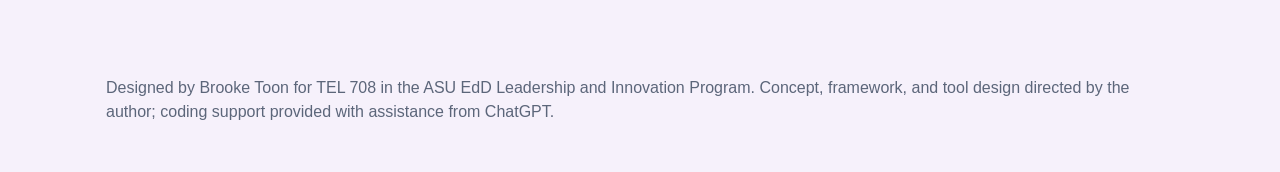
==== commit 10714189: "Update index.html" ====
--- a/index.html
+++ b/index.html
@@ -26,10 +26,11 @@
 <main>
   <div id="introCards">
     <section class="card">
-      <h2>Before you begin</h2>
+      <h2>Before You Begin</h2>
       <p>This is not meant to grade your PLC or evaluate individual teachers.</p>
       <p> It is meant to help each person pause and think: <strong>What conditions are helping our PLC function as a professional learning community, and what conditions may need attention before we can engage in deeper collaborative inquiry?</strong></p>
       <p>Answer based on what you have actually experienced in your most recent PLC meetings. <i>When possible, think of a concrete example before choosing a rating.</i></p>
+      <p><strong>Estimated Time on Task</strong>: 10 miuntes</p>
       <div class="notice">
         <strong>Privacy note:</strong> This page does not store or transmit your responses. Your results stay in your browser unless you choose to copy and share your response code with your PLC facilitator.
       </div>
--- a/style.css
+++ b/style.css
@@ -14,7 +14,9 @@
   --shadow: 0 10px 25px rgba(131, 73, 183, .12);
 }
 
-* { box-sizing: border-box; }
+* {
+  box-sizing: border-box;
+}
 
 body {
   margin: 0;
@@ -30,7 +32,9 @@
   padding: 2.5rem 1rem;
 }
 
-.header-inner, main, footer {
+.header-inner,
+main,
+footer {
   max-width: 1100px;
   margin: 0 auto;
 }
@@ -49,7 +53,19 @@
   line-height: 1.05;
 }
 
-h2, h3 { line-height: 1.2; }
+h2,
+h3,
+h4 {
+  line-height: 1.2;
+  color: var(--accent);
+}
+
+header h1,
+header h2,
+header h3,
+header h4 {
+  color: white;
+}
 
 header p {
   max-width: 800px;
@@ -85,7 +101,8 @@
   background: #fff;
 }
 
-nav a:hover, nav a.active {
+nav a:hover,
+nav a.active {
   background: var(--accent-soft);
   border-color: var(--accent);
 }
@@ -109,14 +126,32 @@
   gap: 1rem;
 }
 
-.col-6 { grid-column: span 6; }
-.col-4 { grid-column: span 4; }
-.col-8 { grid-column: span 8; }
-.col-12 { grid-column: span 12; }
+.col-6 {
+  grid-column: span 6;
+}
+
+.col-4 {
+  grid-column: span 4;
+}
+
+.col-8 {
+  grid-column: span 8;
+}
+
+.col-12 {
+  grid-column: span 12;
+}
 
 @media (max-width: 800px) {
-  .col-6, .col-4, .col-8 { grid-column: span 12; }
-  nav { position: static; }
+  .col-6,
+  .col-4,
+  .col-8 {
+    grid-column: span 12;
+  }
+
+  nav {
+    position: static;
+  }
 }
 
 .notice {
@@ -127,6 +162,19 @@
   margin: 1rem 0;
 }
 
+.evidence-note {
+  border-left: 5px solid var(--accent);
+  background: var(--accent-soft);
+  padding: 1rem;
+  border-radius: 12px;
+  margin: 1rem 0 1.25rem;
+  color: var(--text);
+}
+
+.evidence-note strong {
+  color: var(--text);
+}
+
 .warm-notice {
   border-left: 5px solid var(--accent-2);
   background: var(--warm);
@@ -138,22 +186,22 @@
 .scale {
   display: grid;
   grid-template-columns: repeat(4, 1fr);
-  gap: .75rem;
+  gap: .9rem;
 }
 
 .scale div {
   border: 1px solid var(--border);
   border-radius: 14px;
-  padding: 1rem 1.1rem;
+  padding: 1rem;
   background: var(--accent-soft);
-  text-align: center;
-  min-height: 150px;
-  line-height: 1.35;
+  text-align: left;
+  line-height: 1.4;
 }
 
 .scale div strong {
   display: block;
-  margin-bottom: .45rem;
+  text-align: center;
+  margin-bottom: .7rem;
   font-size: 1rem;
   line-height: 1.25;
 }
@@ -206,7 +254,8 @@
   accent-color: var(--accent);
 }
 
-textarea, input[type="text"] {
+textarea,
+input[type="text"] {
   width: 100%;
   border: 1px solid var(--border);
   border-radius: 14px;
@@ -237,14 +286,23 @@
   border: 1px solid var(--accent);
 }
 
-button:hover { filter: brightness(.95); }
+button:hover {
+  filter: brightness(.95);
+}
 
 .result-card {
   background: #fff;
-  border: 1px solid var(--border);
+  border: 1px solid #cbb7df;
+  border-left: 6px solid var(--accent-2);
   border-radius: 16px;
-  padding: 1rem;
+  padding: 1.1rem;
   margin: .75rem 0;
+  box-shadow: 0 8px 18px rgba(131, 73, 183, .10);
+}
+
+.result-card h4 {
+  margin-top: 0;
+  color: var(--accent);
 }
 
 .score-row {
@@ -256,7 +314,9 @@
 }
 
 @media (max-width: 700px) {
-  .score-row { grid-template-columns: 1fr; }
+  .score-row {
+    grid-template-columns: 1fr;
+  }
 }
 
 .bar {
@@ -281,13 +341,6 @@
   width: 100%;
   height: 24px;
   display: block;
-}
-
-@media print {
-  .score-svg {
-    width: 100%;
-    height: 24px;
-  }
 }
 
 .badge {
@@ -331,14 +384,75 @@
   background: #fff;
 }
 
-th, td {
+th,
+td {
   border: 1px solid var(--border);
   padding: .75rem;
   text-align: left;
   vertical-align: top;
 }
 
-th { background: #f0f2f9; }
+th {
+  background: #f0f2f9;
+}
+
+.domain-results-table {
+  table-layout: fixed;
+}
+
+.domain-results-table th:nth-child(1),
+.domain-results-table td:nth-child(1) {
+  width: 18%;
+}
+
+.domain-results-table th:nth-child(2),
+.domain-results-table td:nth-child(2) {
+  width: 8%;
+}
+
+.domain-results-table th:nth-child(3),
+.domain-results-table td:nth-child(3) {
+  width: 12%;
+}
+
+.domain-results-table th:nth-child(4),
+.domain-results-table td:nth-child(4) {
+  width: 13%;
+}
+
+.domain-results-table th:nth-child(5),
+.domain-results-table td:nth-child(5) {
+  width: 25%;
+}
+
+.domain-results-table th:nth-child(6),
+.domain-results-table td:nth-child(6) {
+  width: 24%;
+}
+
+.action-table textarea,
+.action-input {
+  width: 100%;
+  min-height: 90px;
+  border: 1px solid var(--border);
+  border-radius: 10px;
+  padding: .65rem;
+  font: inherit;
+  color: var(--text);
+  background: #fff;
+  resize: vertical;
+  overflow: hidden;
+}
+
+.action-table textarea:focus,
+.action-input:focus {
+  outline: 2px solid var(--accent);
+  border-color: var(--accent);
+}
+
+.action-table td {
+  vertical-align: top;
+}
 
 .code-box {
   font-family: Consolas, Monaco, monospace;
@@ -360,7 +474,9 @@
   color: var(--muted);
 }
 
-.print-only { display: none; }
+.print-only {
+  display: none;
+}
 
 .export-note {
   font-size: .92rem;
@@ -374,7 +490,13 @@
 }
 
 @media print {
-  nav, header .kicker, button, .no-print, footer, #assessmentForm, #introCards {
+  nav,
+  header .kicker,
+  button,
+  .no-print,
+  footer,
+  #assessmentForm,
+  #introCards {
     display: none !important;
   }
 
@@ -389,6 +511,10 @@
     padding: 0 0 .5rem 0;
   }
 
+  header h1,
+  header h2,
+  header h3,
+  header h4,
   header p {
     color: black;
   }
@@ -398,7 +524,8 @@
     max-width: 100%;
   }
 
-  .card, .result-card {
+  .card,
+  .result-card {
     box-shadow: none;
     border: 1px solid #999;
     break-inside: avoid;
@@ -417,4 +544,33 @@
   .bar {
     border: 1px solid #999;
   }
-}
+
+  .score-svg {
+    width: 100%;
+    height: 24px;
+  }
+
+  .domain-results-table {
+    table-layout: fixed;
+    font-size: .82rem;
+  }
+
+  .domain-results-table th,
+  .domain-results-table td {
+    padding: .45rem;
+  }
+
+  .domain-results-table .badge {
+    font-size: .72rem;
+    padding: .25rem .4rem;
+  }
+
+  .action-input {
+    border: 1px solid #999;
+    background: white;
+    color: black;
+    min-height: 90px;
+    overflow: visible;
+    resize: none;
+  }
+}
